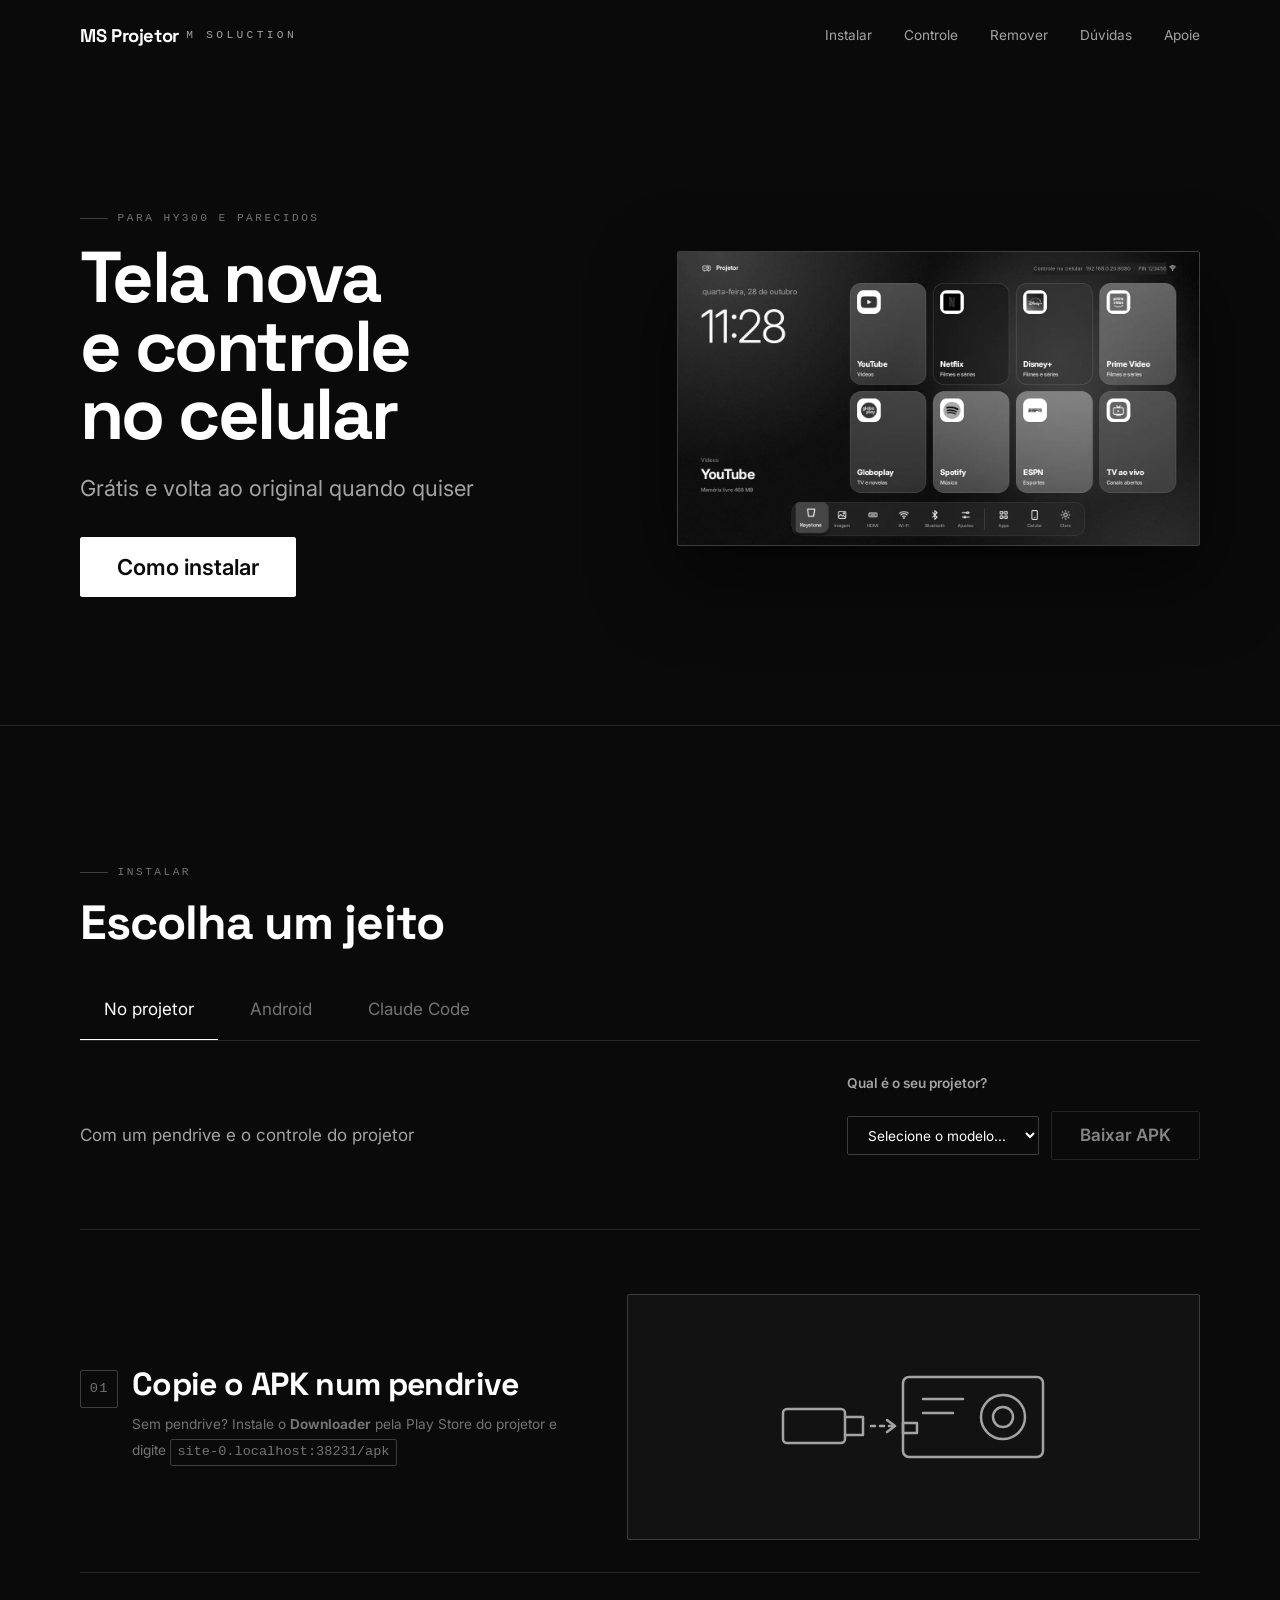
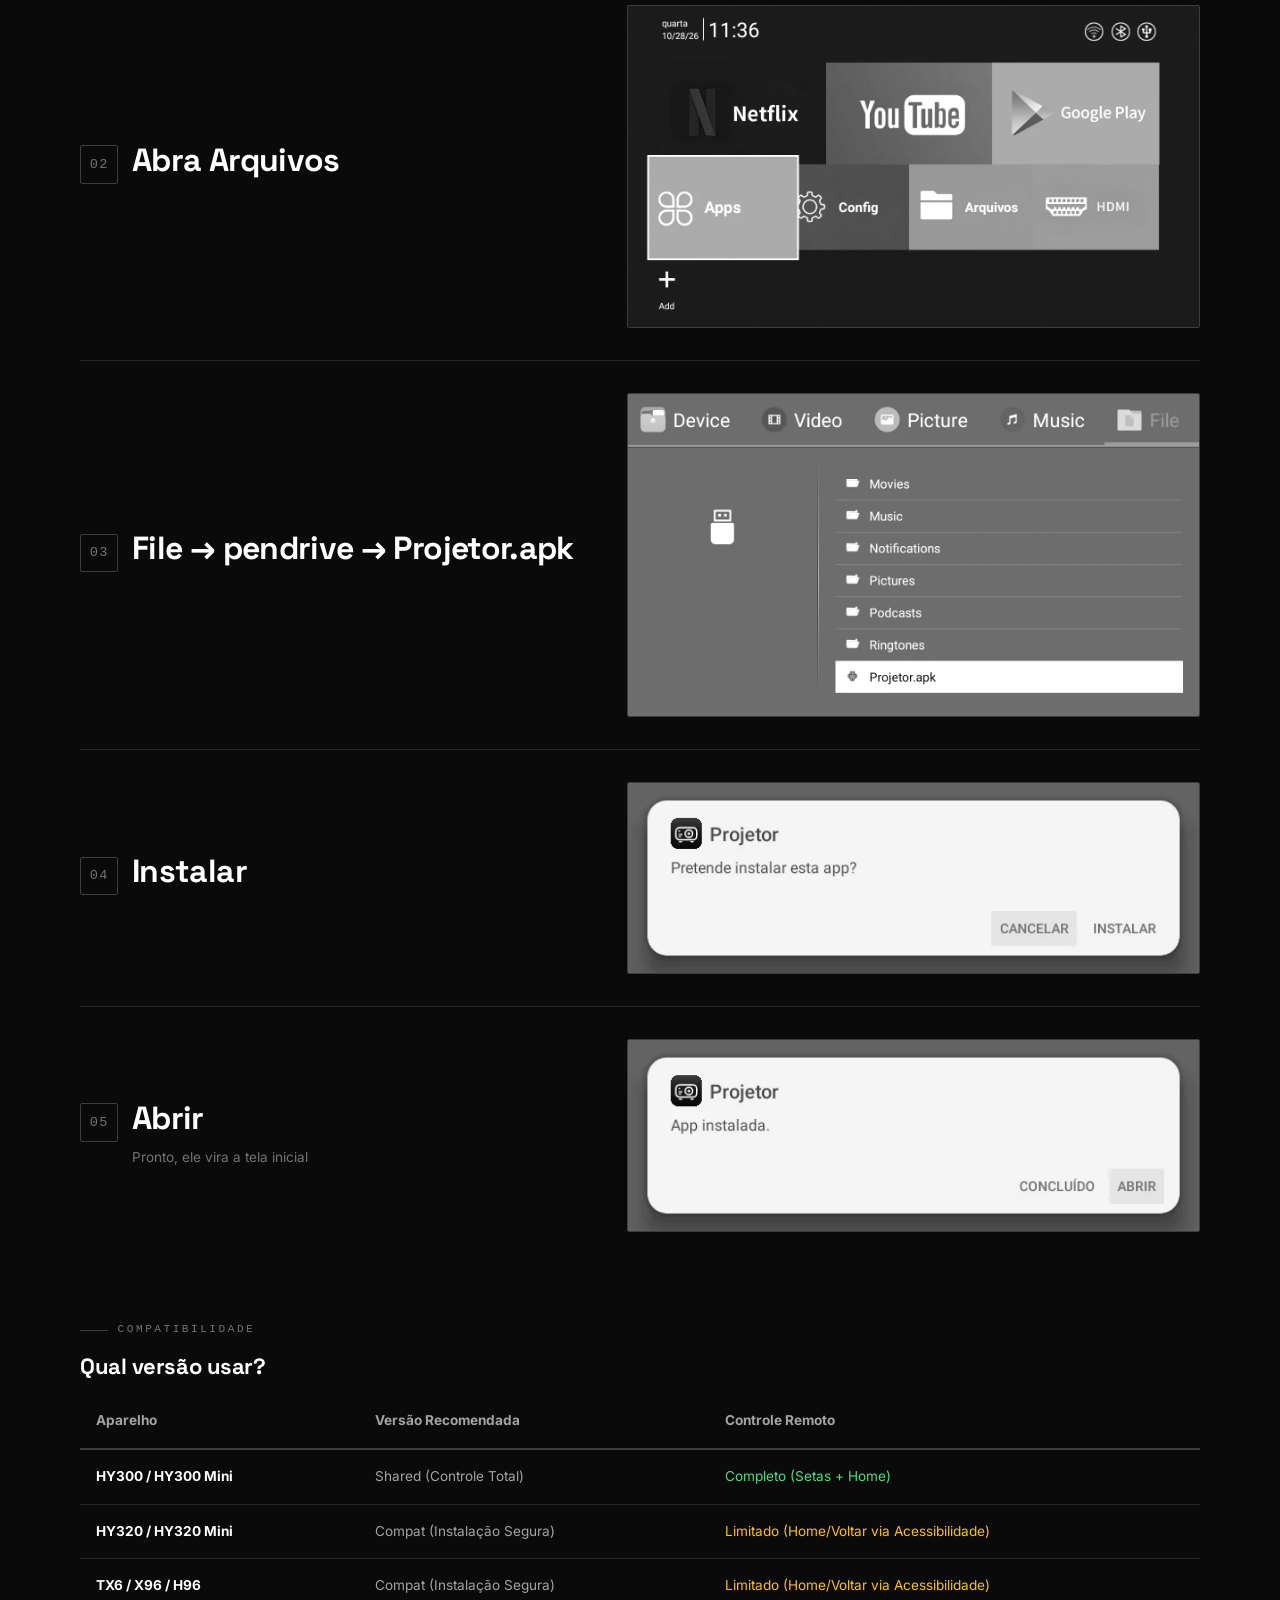
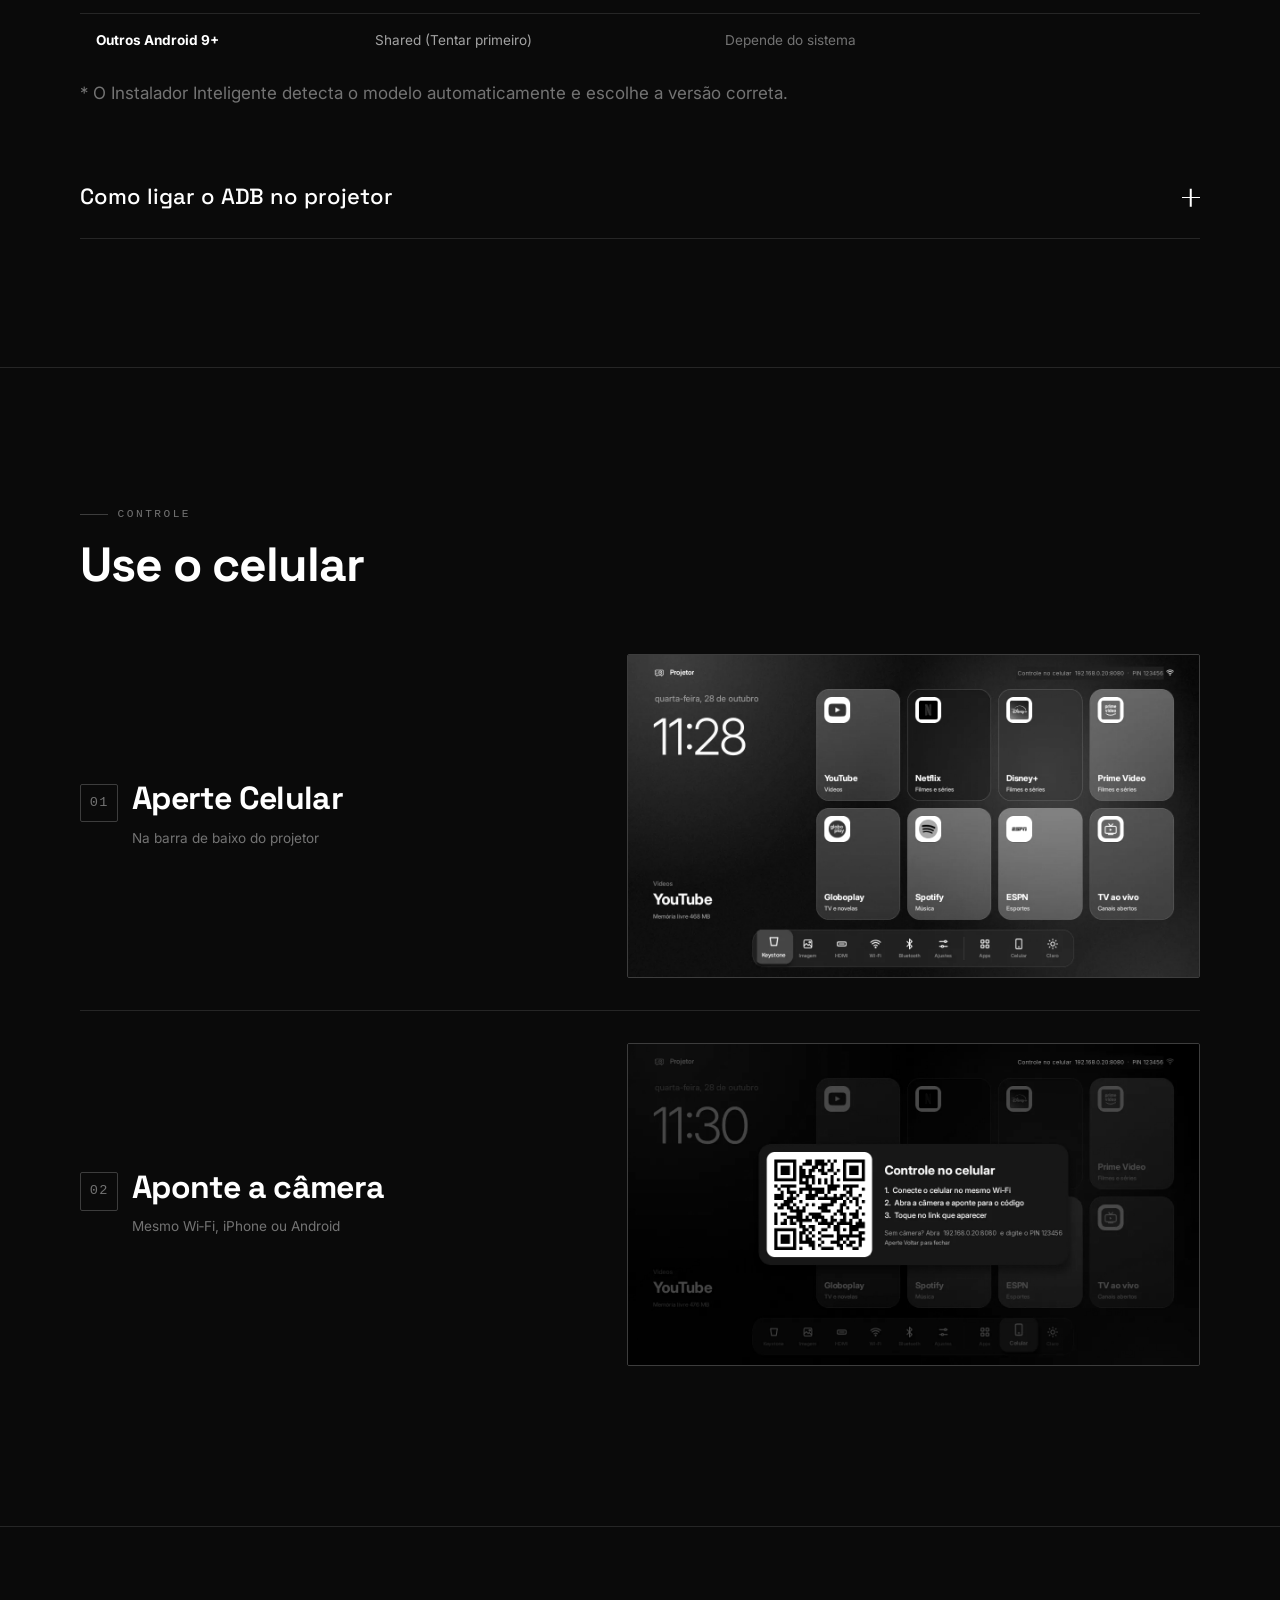
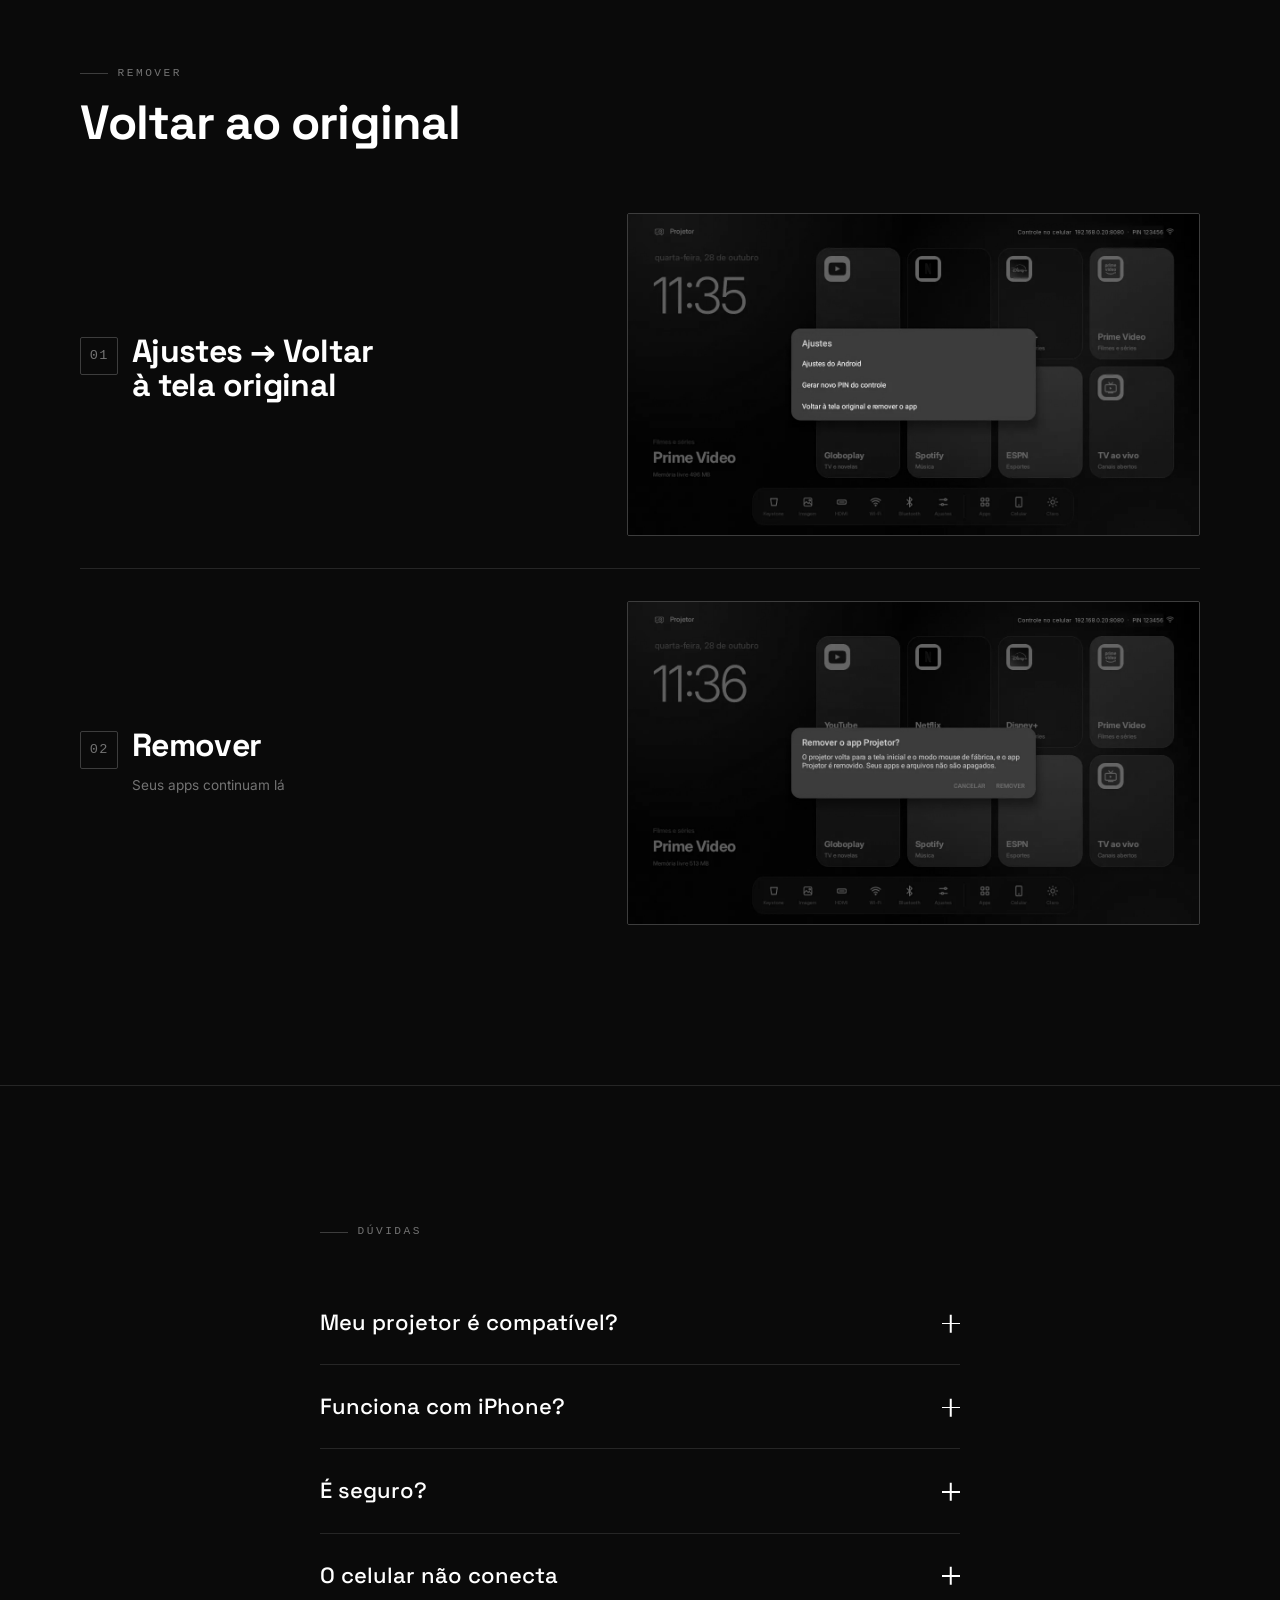
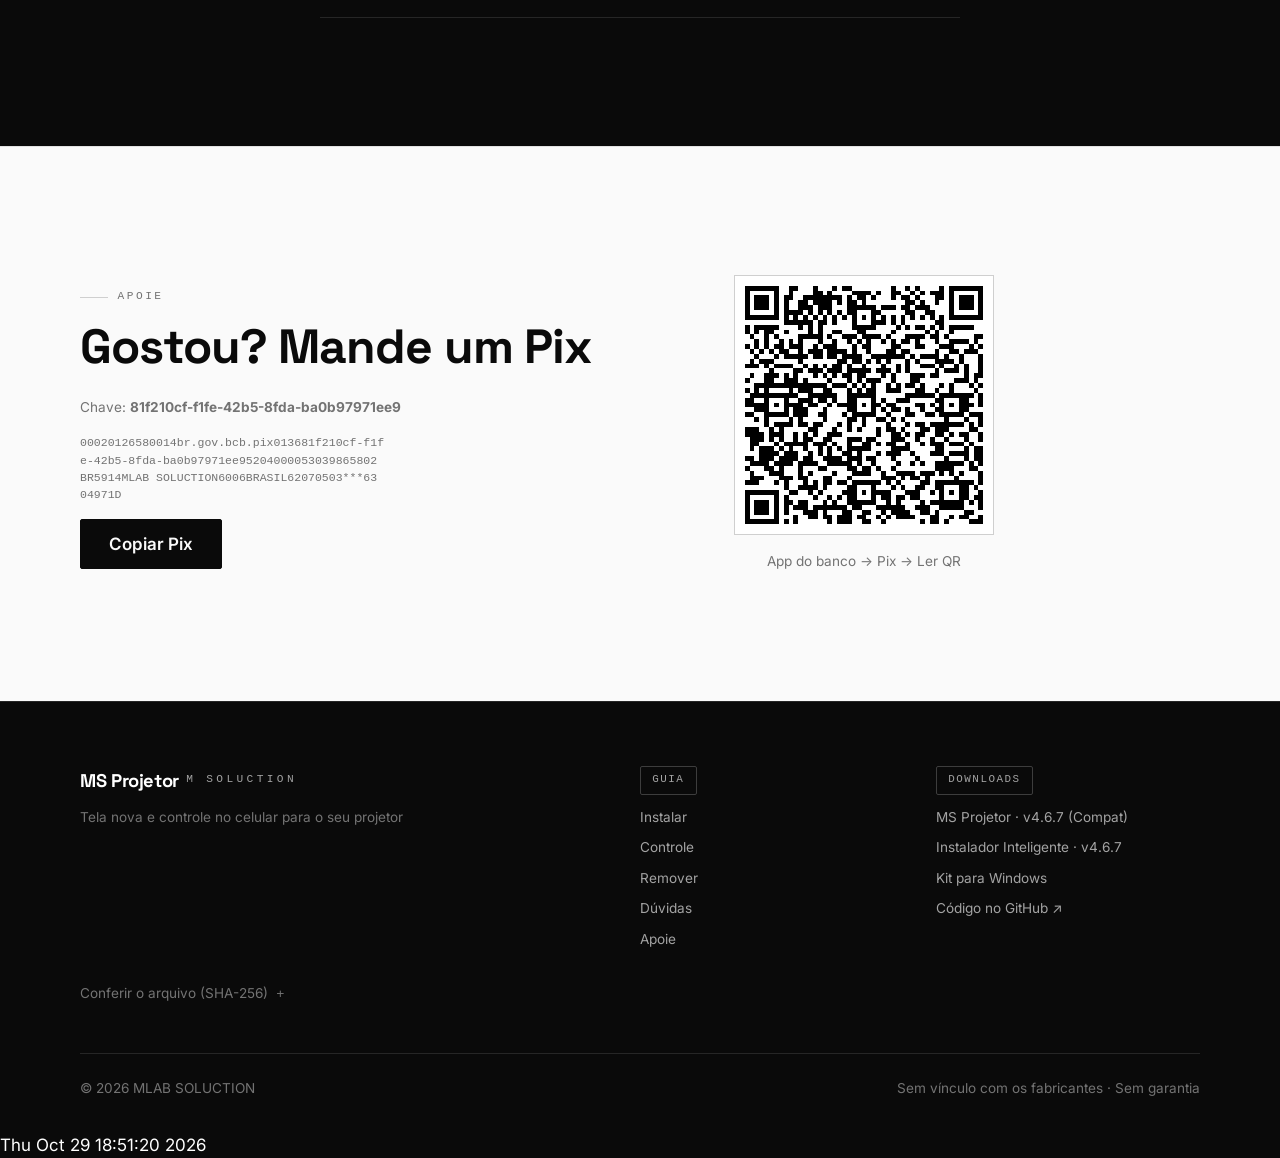
==== site/index.html @ ffd506cf "fix: force rebuild shared apk v4.6.8 and update installer assets" ====
<!DOCTYPE html>
<html lang="pt-BR" data-billing="monthly">
<head>
<meta charset="UTF-8">
<meta name="viewport" content="width=device-width, initial-scale=1">
<title>M Soluction — Projetores, TV Boxes e Smart TVs</title>
<meta name="description" content="Tela inicial nova e controle pelo celular para projetores, TV Boxes e Smart TVs. Como instalar, usar e remover.">
<meta property="og:title" content="M Soluction — Projetores, TV Boxes e Smart TVs">
<meta property="og:description" content="Tela inicial nova e controle pelo celular para projetores, TV Boxes e Smart TVs. Como instalar, usar e remover.">
<meta property="og:type" content="website">
<meta property="og:image" content="passos/06-tela-inicial.webp">
<meta name="author" content="M SOLUCTION">
<meta property="og:site_name" content="M SOLUCTION">
<meta name="theme-color" content="#0A0A0A">
<link rel="preconnect" href="https://fonts.googleapis.com">
<link rel="preconnect" href="https://fonts.gstatic.com" crossorigin>
<link href="https://fonts.googleapis.com/css2?family=Inter:wght@400;500;600&family=Space+Grotesk:wght@500;700&display=swap" rel="stylesheet">
<style>
/* ============================================================
   MLAB — tokens
   Paleta estritamente monocromática. Hierarquia vem de inversão
   de seção, peso tipográfico, contraste em degraus e movimento.
   ============================================================ */
:root{
  /* superfícies e tinta — trocam de valor dentro de [data-invert] */
  --paper:#0A0A0A; --paper-2:#121212; --paper-3:#1A1A1A;
  --ink:#FFFFFF;   --ink-2:#A3A3A3;   --ink-3:#737373;
  --line:#262626;  --line-2:#3D3D3D;

  /* tipografia */
  --font-display:'Space Grotesk',system-ui,sans-serif;
  --font-body:'Inter',system-ui,-apple-system,sans-serif;
  --font-mono:ui-monospace,'SF Mono',Menlo,monospace;

  --step--1:clamp(.78rem,.75rem + .15vw,.85rem);
  --step-0: clamp(1rem,.96rem + .2vw,1.0625rem);
  --step-1: clamp(1.15rem,1.05rem + .45vw,1.375rem);
  --step-2: clamp(1.5rem,1.3rem + .9vw,2rem);
  --step-3: clamp(2rem,1.55rem + 2vw,3rem);
  --step-4: clamp(2.5rem,1.7rem + 3.5vw,4.5rem);
  --step-5: clamp(3rem,1.8rem + 5.2vw,6.5rem);

  /* espaço */
  --s-1:.5rem; --s-2:.75rem; --s-3:1rem; --s-4:1.5rem;
  --s-5:2rem;  --s-6:3rem;   --s-7:4rem; --s-8:6rem;
  --gutter:clamp(1.25rem,4vw,2.5rem);
  --section-y:clamp(4rem,10vw,8rem);
  --wrap:1200px;
  --wrap-narrow:720px;
  --header-h:72px;

  --radius:2px;              /* a marca é angular: raio quase zero */
  --ease:cubic-bezier(.22,1,.36,1);
}

/* Inversão: o recurso de hierarquia mais forte do sistema.
   Todo componente usa var(--ink)/var(--paper), então basta trocar os tokens. */
[data-invert]{
  --paper:#FAFAFA; --paper-2:#F1F1F1; --paper-3:#E7E7E7;
  --ink:#0A0A0A;   --ink-2:#525252;   --ink-3:#737373;
  --line:#E2E2E2;  --line-2:#CFCFCF;
  background:var(--paper); color:var(--ink);
}

/* ---------- reset ---------- */
*,*::before,*::after{box-sizing:border-box}
*{margin:0}
html{-webkit-text-size-adjust:100%}
@media (prefers-reduced-motion:no-preference){html{scroll-behavior:smooth}}
body{
  background:var(--paper); color:var(--ink);
  font-family:var(--font-body); font-size:var(--step-0);
  line-height:1.6; -webkit-font-smoothing:antialiased;
  overflow-x:hidden;
}
img,svg,video{display:block;max-width:100%;height:auto}
button,input,textarea,select{font:inherit;color:inherit}
button{background:none;border:0;cursor:pointer}
a{color:inherit;text-decoration:none}
[id]{scroll-margin-top:calc(var(--header-h) + 1rem)}
:focus-visible{outline:2px solid currentColor;outline-offset:3px}
::selection{background:var(--ink);color:var(--paper)}

/* ---------- layout ---------- */
.wrap{width:100%;max-width:var(--wrap);margin-inline:auto;padding-inline:var(--gutter)}
.wrap--narrow{max-width:var(--wrap-narrow)}
.section{padding-block:var(--section-y);position:relative}
.section + .section{border-top:1px solid var(--line)}
[data-invert] + [data-invert]{border-top-color:var(--line)}
.stack > * + *{margin-top:var(--s-3)}
.stack-lg > * + *{margin-top:var(--s-5)}
.grid{display:grid;gap:var(--s-4)}
@media (min-width:768px){
  .grid--2{grid-template-columns:repeat(2,1fr)}
  .grid--3{grid-template-columns:repeat(3,1fr)}
  .grid--4{grid-template-columns:repeat(2,1fr)}
}
@media (min-width:1024px){ .grid--4{grid-template-columns:repeat(4,1fr)} }
.center{text-align:center}
.center .eyebrow{justify-content:center}

/* ---------- tipografia ---------- */
h1,h2,h3,h4{font-family:var(--font-display);font-weight:700;line-height:1.05;letter-spacing:-.02em;text-wrap:balance}
h1{font-size:var(--step-4)}
h2{font-size:var(--step-3)}
h3{font-size:var(--step-1)}
.display{font-size:var(--step-5);font-family:var(--font-display);font-weight:700;line-height:.95;letter-spacing:-.035em}
.lead{font-size:var(--step-1);color:var(--ink-2);line-height:1.45;max-width:52ch;text-wrap:pretty}
.muted{color:var(--ink-2)}
.subtle{color:var(--ink-3);font-size:var(--step--1)}
.eyebrow{
  display:inline-flex;align-items:center;gap:.6rem;
  font-family:var(--font-mono);font-size:.7rem;font-weight:500;
  letter-spacing:.22em;text-transform:uppercase;color:var(--ink-3);
  margin-bottom:var(--s-3);
}
.eyebrow::before{content:'';width:1.75rem;height:1px;background:var(--line-2)}
.center .eyebrow::after{content:'';width:1.75rem;height:1px;background:var(--line-2)}
.stat{font-family:var(--font-display);font-size:var(--step-4);font-weight:700;line-height:1;letter-spacing:-.03em}

/* Colchetes do logo: moldura para o elemento mais importante da seção. */
.bracket{position:relative;padding:var(--s-5)}
.bracket::before,.bracket::after{
  content:'';position:absolute;width:28px;height:28px;
  border:2px solid var(--ink);pointer-events:none;
}
.bracket::before{top:0;left:0;border-right:0;border-bottom:0}
.bracket::after{bottom:0;right:0;border-left:0;border-top:0}

/* ---------- botões ---------- */
.btn{
  display:inline-flex;align-items:center;justify-content:center;gap:.6rem;
  padding:.95rem 1.75rem;border-radius:var(--radius);
  font-weight:600;font-size:var(--step-0);line-height:1;
  border:1px solid var(--ink);white-space:nowrap;
  transition:transform .2s var(--ease),background .2s,color .2s,opacity .2s;
}
.btn--primary{background:var(--ink);color:var(--paper)}
.btn--primary:hover{transform:translateY(-2px)}
.btn--ghost{background:transparent;color:var(--ink);border-color:var(--line-2)}
.btn--ghost:hover{border-color:var(--ink)}
.btn--lg{padding:1.15rem 2.25rem;font-size:var(--step-1)}
.btn[disabled]{opacity:.45;pointer-events:none}
.btn-row{display:flex;flex-wrap:wrap;gap:var(--s-3)}
.center .btn-row{justify-content:center}

/* ---------- cards ---------- */
.card{
  background:var(--paper-2);border:1px solid var(--line);
  border-radius:var(--radius);padding:var(--s-5);
  transition:border-color .25s,transform .25s var(--ease);
}
.card:hover{border-color:var(--line-2);transform:translateY(-3px)}
.card--flat{background:transparent}
.card__num{font-family:var(--font-mono);font-size:var(--step--1);color:var(--ink-3);letter-spacing:.1em}
.badge{
  display:inline-block;padding:.3rem .7rem;border:1px solid var(--line-2);
  border-radius:var(--radius);font-family:var(--font-mono);
  font-size:.68rem;letter-spacing:.14em;text-transform:uppercase;color:var(--ink-2);
}
.badge--solid{background:var(--ink);color:var(--paper);border-color:var(--ink)}

/* ---------- header ---------- */
.header{
  position:fixed;inset:0 0 auto;z-index:100;height:var(--header-h);
  display:flex;align-items:center;
  border-bottom:1px solid transparent;transition:background .3s,border-color .3s;
}
.header.is-scrolled{background:rgba(10,10,10,.85);backdrop-filter:blur(12px);border-bottom-color:var(--line)}
.header__inner{display:flex;align-items:center;justify-content:space-between;gap:var(--s-4);width:100%}
.logo{font-family:var(--font-display);font-weight:700;font-size:1.15rem;letter-spacing:-.02em;display:flex;align-items:center;gap:.45rem}
.logo span{font-family:var(--font-mono);font-size:.7rem;font-weight:500;letter-spacing:.3em;color:var(--ink-2)}
.nav{display:none;align-items:center;gap:var(--s-5)}
.nav a{font-size:var(--step--1);color:var(--ink-2);transition:color .2s}
.nav a:hover{color:var(--ink)}
@media (min-width:900px){ .nav{display:flex} .nav-toggle{display:none} }
.nav-toggle{width:44px;height:44px;display:grid;place-items:center;margin-right:-10px}
.nav-toggle span{display:block;width:22px;height:1.5px;background:var(--ink);position:relative;transition:background .2s}
.nav-toggle span::before,.nav-toggle span::after{content:'';position:absolute;left:0;width:22px;height:1.5px;background:var(--ink);transition:transform .3s var(--ease)}
.nav-toggle span::before{top:-7px} .nav-toggle span::after{top:7px}
body.nav-open .nav-toggle span{background:transparent}
body.nav-open .nav-toggle span::before{transform:translateY(7px) rotate(45deg)}
body.nav-open .nav-toggle span::after{transform:translateY(-7px) rotate(-45deg)}
.nav-mobile{
  position:fixed;inset:var(--header-h) 0 0;z-index:99;background:var(--paper);
  display:flex;flex-direction:column;justify-content:center;gap:var(--s-4);
  padding:var(--gutter);opacity:0;visibility:hidden;transition:opacity .3s,visibility .3s;
}
body.nav-open .nav-mobile{opacity:1;visibility:visible}
body.nav-open{overflow:hidden}
.nav-mobile a{font-family:var(--font-display);font-size:var(--step-2);font-weight:700}
@media (min-width:900px){ .nav-mobile{display:none} }

/* ---------- reveal ---------- */
[data-reveal]{opacity:0;transform:translateY(24px);transition:opacity .7s var(--ease),transform .7s var(--ease)}
[data-reveal].is-in{opacity:1;transform:none}
@media (prefers-reduced-motion:reduce){
  [data-reveal]{opacity:1;transform:none;transition:none}
  .btn:hover,.card:hover{transform:none}
}

/* ---------- accordion (FAQ) ---------- */
.acc__item{border-bottom:1px solid var(--line)}
.acc__trigger{
  width:100%;display:flex;align-items:center;justify-content:space-between;gap:var(--s-4);
  padding:var(--s-4) 0;text-align:left;font-family:var(--font-display);
  font-weight:500;font-size:var(--step-1);color:var(--ink);
}
.acc__icon{position:relative;flex:0 0 18px;height:18px}
.acc__icon::before,.acc__icon::after{content:'';position:absolute;inset:50% 0 auto;height:1.5px;background:var(--ink);transition:transform .3s var(--ease)}
.acc__icon::after{transform:rotate(90deg)}
.acc__item.is-open .acc__icon::after{transform:rotate(0)}
.acc__panel{display:grid;grid-template-rows:0fr;transition:grid-template-rows .35s var(--ease)}
.acc__item.is-open .acc__panel{grid-template-rows:1fr}
.acc__panel > div{overflow:hidden}
.acc__panel p{padding-bottom:var(--s-4);color:var(--ink-2);max-width:65ch}

/* ---------- tabs ---------- */
.tabs__list{display:flex;gap:var(--s-1);border-bottom:1px solid var(--line);overflow-x:auto;scrollbar-width:none}
.tabs__list::-webkit-scrollbar{display:none}
.tabs__tab{
  padding:var(--s-3) var(--s-4);white-space:nowrap;color:var(--ink-3);
  border-bottom:2px solid transparent;margin-bottom:-1px;transition:color .2s,border-color .2s;
}
.tabs__tab[aria-selected="true"]{color:var(--ink);border-bottom-color:var(--ink)}
.tabs__panel{padding-top:var(--s-5)}
.tabs__panel[hidden]{display:none}

/* ---------- carrossel ---------- */
.carousel__track{
  display:flex;gap:var(--s-4);overflow-x:auto;scroll-snap-type:x mandatory;
  scrollbar-width:none;padding-bottom:var(--s-2);
}
.carousel__track::-webkit-scrollbar{display:none}
.carousel__slide{flex:0 0 min(88%,380px);scroll-snap-align:start}
.carousel__nav{display:flex;gap:var(--s-2);margin-top:var(--s-4)}
.carousel__btn{
  width:44px;height:44px;display:grid;place-items:center;
  border:1px solid var(--line-2);border-radius:var(--radius);transition:border-color .2s,opacity .2s;
}
.carousel__btn:hover{border-color:var(--ink)}
.carousel__btn[disabled]{opacity:.3;pointer-events:none}

/* ---------- preço ---------- */
.billing-toggle{display:inline-flex;border:1px solid var(--line);border-radius:var(--radius);padding:3px}
.billing-toggle button{padding:.5rem 1.1rem;font-size:var(--step--1);color:var(--ink-3);border-radius:var(--radius);transition:background .2s,color .2s}
.billing-toggle button[aria-pressed="true"]{background:var(--ink);color:var(--paper)}
[data-price]{display:none}
[data-billing="monthly"] [data-price="monthly"],
[data-billing="annual"]  [data-price="annual"]{display:inline}

/* ---------- formulário ---------- */
.field{display:flex;flex-direction:column;gap:.45rem}
.field label{font-size:var(--step--1);color:var(--ink-2)}
.field input,.field select,.field textarea{
  width:100%;padding:.9rem 1rem;background:var(--paper-2);
  border:1px solid var(--line);border-radius:var(--radius);
  transition:border-color .2s;
}
.field input:focus,.field select:focus,.field textarea:focus{outline:none;border-color:var(--ink)}
.field__error{font-size:var(--step--1);color:var(--ink-2);display:none;align-items:center;gap:.4rem}
.field__error::before{content:'!';font-family:var(--font-mono);font-weight:700;width:1.1em;height:1.1em;display:grid;place-items:center;border:1.5px solid currentColor;border-radius:50%;font-size:.7em}
/* Sem vermelho: o erro se marca por borda grossa + ícone. */
.field.is-invalid input,.field.is-invalid select,.field.is-invalid textarea{border-width:2px;border-color:var(--ink)}
.field.is-invalid .field__error{display:flex}
.form__status{display:none;padding:var(--s-4);border:1px solid var(--line-2);border-radius:var(--radius);margin-top:var(--s-3)}
.form__status.is-visible{display:block}
.spinner{width:1em;height:1em;border:2px solid currentColor;border-top-color:transparent;border-radius:50%;animation:spin .7s linear infinite}
@keyframes spin{to{transform:rotate(360deg)}}

/* ---------- footer ---------- */
.footer{padding-block:var(--s-7) var(--s-5);border-top:1px solid var(--line)}
.footer__grid{display:grid;gap:var(--s-5);grid-template-columns:1fr}
@media (min-width:768px){ .footer__grid{grid-template-columns:2fr 1fr 1fr} }
.footer__bottom{margin-top:var(--s-6);padding-top:var(--s-4);border-top:1px solid var(--line);display:flex;flex-wrap:wrap;gap:var(--s-3);justify-content:space-between;color:var(--ink-3);font-size:var(--step--1)}

/* ---------- modal ---------- */
dialog{
  border:1px solid var(--line-2);border-radius:var(--radius);
  background:var(--paper-2);color:var(--ink);
  padding:var(--s-5);max-width:min(560px,92vw);width:100%;
}
dialog::backdrop{background:rgba(0,0,0,.72);backdrop-filter:blur(4px)}

/* ---------- Projetor: guia ---------- */
@media (min-width:900px){ .nav-toggle{display:none} }
.hero__grid{display:grid;gap:var(--s-6);align-items:center}
@media (min-width:1024px){ .hero__grid{grid-template-columns:1.05fr 1fr} .hero .display{font-size:var(--step-4)} }

/* Prints da tela do projetor: monocromáticos, emoldurados por fio. */
.shot{margin:0;border:1px solid var(--line-2);border-radius:var(--radius);overflow:hidden;background:var(--paper-2)}
.shot img{width:100%;height:auto;filter:grayscale(1) contrast(1.05)}
.shot--hero{box-shadow:0 30px 80px rgba(0,0,0,.6)}

/* Escolha do método (interação âncora) */
.choice{display:flex;flex-direction:column;align-items:flex-start;gap:var(--s-2);text-align:left;padding:var(--s-5);
  border:1px solid var(--line-2);border-radius:var(--radius);background:var(--paper);min-height:100%;
  transition:border-color .2s,transform .3s var(--ease)}
.choice:hover,.choice:focus-visible{border-color:var(--ink);transform:translateY(-3px)}
.choice__title{font-family:var(--font-display);font-weight:700;font-size:var(--step-2);line-height:1.1;letter-spacing:-.02em}
.choice__go{margin-top:auto;padding-top:var(--s-3);font-family:var(--font-mono);font-size:var(--step--1);letter-spacing:.08em;text-transform:uppercase}

/* Cabeçalho de cada método */
.method-head{display:flex;flex-direction:column;gap:var(--s-3);align-items:flex-start;padding-bottom:var(--s-5);border-bottom:1px solid var(--line)}
@media (min-width:768px){ .method-head{flex-direction:row;align-items:center;justify-content:space-between} .method-head p{max-width:60ch} }
.method-head .badge{margin-right:.4rem}

/* Passo a passo numerado */
.steps{list-style:none;padding:0;margin:var(--s-5) 0 0;counter-reset:step}
.step{counter-increment:step;display:grid;gap:var(--s-4);padding-block:var(--s-5);border-bottom:1px solid var(--line)}
.step:last-child{border-bottom:0}
.step__text{position:relative;padding-left:3.25rem}
.step__text::before{content:counter(step,decimal-leading-zero);position:absolute;left:0;top:.1rem;
  font-family:var(--font-mono);font-size:var(--step--1);letter-spacing:.1em;color:var(--ink-3);
  width:2.4rem;height:2.4rem;display:grid;place-items:center;border:1px solid var(--line-2);border-radius:var(--radius)}
.step__text h3{font-size:var(--step-2);margin-bottom:var(--s-2)}
.step__text p + p{margin-top:var(--s-2)}
.step .shot{margin-left:3.25rem}
@media (min-width:900px){
  .step{grid-template-columns:1fr 1.15fr;align-items:center;gap:var(--s-6)}
  .step .shot{margin-left:0}
  .steps--plain .step{grid-template-columns:1fr}
}
.url{font-family:var(--font-mono);font-size:var(--step-1);padding:.6rem .9rem;border:1px solid var(--line-2);border-radius:var(--radius);display:inline-block;margin-block:var(--s-2);word-break:break-all}
.url--inline{display:inline-block;font-size:inherit;padding:.1rem .4rem;margin:.2rem 0 0;white-space:nowrap}
.next{margin-top:var(--s-5);color:var(--ink-2)}
.next a,.method-head a:not(.btn),.step__text a,.subtle a,.acc__panel a{text-decoration:underline;text-underline-offset:3px}

/* Texto pronto para o Claude Code */
.prompt{margin-top:var(--s-3);display:flex;flex-direction:column;gap:var(--s-3);align-items:flex-start}
.prompt pre{width:100%;max-height:11rem;overflow:auto;white-space:pre-wrap;word-break:break-word;margin:0;
  font-family:var(--font-mono);font-size:.82rem;line-height:1.55;color:var(--ink-2);
  background:var(--paper-2);border:1px solid var(--line-2);border-radius:var(--radius);padding:var(--s-4)}
code{font-family:var(--font-mono);font-size:.9em}
.acc__panel p + p{margin-top:0}
/* ---------- Celular: abas em barra unica e passos em cartoes que deslizam ---------- */
@media (max-width:767px){
  #instalar .tabs__list{display:grid;grid-template-columns:repeat(3,1fr);gap:0;border:1px solid var(--line-2);border-radius:var(--radius);overflow:hidden}
  #instalar .tabs__tab{text-align:center;padding:.8rem .3rem;font-size:var(--step--1);border:0;border-left:1px solid var(--line-2);margin:0;white-space:nowrap}
  #instalar .tabs__tab:first-child{border-left:0}
  #instalar .tabs__tab[aria-selected="true"]{background:var(--ink);color:var(--paper)}
  .tabs__panel{padding-top:var(--s-4)}
  .method-head{flex-direction:row;align-items:center;justify-content:space-between;gap:var(--s-3);padding-bottom:var(--s-4)}
  .method-head .btn{padding:.7rem 1rem;font-size:var(--step--1);white-space:nowrap;flex:none}

  .steps{display:flex;align-items:flex-start;gap:var(--s-3);overflow-x:auto;scroll-snap-type:x mandatory;overscroll-behavior-x:contain;
    margin:var(--s-4) calc(-1 * var(--gutter)) 0;padding:0 var(--gutter) var(--s-2);scroll-padding-inline:var(--gutter);scrollbar-width:none}
  .steps::-webkit-scrollbar{display:none}
  .step{flex:0 0 84%;scroll-snap-align:start;display:flex;flex-direction:column;gap:var(--s-3);
    padding:var(--s-4);border:1px solid var(--line-2);border-radius:var(--radius);background:var(--paper-2)}
  .step:last-child{border-bottom:1px solid var(--line-2)}
  .step:only-child{flex-basis:100%}
  .step .shot{order:-1;margin-left:0}
  .step__text{padding-left:0}
  .step__text::before{position:static;display:inline-grid;width:auto;height:auto;border:0;padding:0;margin-bottom:var(--s-2)}
  .step__text h3{font-size:var(--step-1)}
  .steps--plain .step{flex-basis:84%}
  .prompt pre{max-height:9rem}
}
.dots{display:none}
@media (max-width:767px){
  .dots{display:flex;gap:6px;justify-content:center;margin-top:var(--s-3)}
  .dots span{width:6px;height:6px;border-radius:50%;background:var(--line-2);transition:background .2s,transform .2s}
  .dots span.on{background:var(--ink);transform:scale(1.25)}
}


/* Apoie (Pix) */
.pix{display:grid;gap:var(--s-6);align-items:center}
@media (min-width:768px){ .pix{grid-template-columns:1.3fr 1fr} }
.pix__qr{margin:0;justify-self:start;display:flex;flex-direction:column;gap:var(--s-3);align-items:center}
.pix__qr svg{width:min(260px,70vw);height:auto;border:1px solid var(--line-2)}
.pix__code{margin:var(--s-3) 0 0;font-family:var(--font-mono);font-size:.72rem;line-height:1.5;color:var(--ink-3);white-space:pre-wrap;word-break:break-all;max-width:44ch}

/* Ilustracoes: pendrive (traco) e telas do instalador desenhadas num celular */
.shot--art{display:grid;place-items:center;padding:var(--s-5);color:var(--ink-2)}
.shot--art svg{width:100%;max-width:320px;height:auto}
@media (min-width:768px){ .shot--tall{max-width:300px} .steps--adb .step{grid-template-columns:1fr 300px} }
.phone{margin:0 auto;width:min(100%,196px);aspect-ratio:9/16.5;border:2px solid var(--line-2);border-radius:28px;padding:10px;background:#000}
.phone__screen{height:100%;border-radius:20px;background:#0A0A0A;padding:18px 12px;display:flex;flex-direction:column;gap:7px;overflow:hidden;font-family:Roboto,system-ui,sans-serif}
.ph-t{font-weight:700;font-size:1.05rem;color:#fff;letter-spacing:-.01em}
.ph-b{font-weight:700;font-size:.85rem;color:#fff}
.ph-s{font-size:.7rem;color:#A3A3A3;line-height:1.35}
.ph-s--sm{margin-top:6px;color:#737373}
.ph-step{display:flex;align-items:center;gap:8px;font-size:.72rem;color:#fff}
.ph-step span{width:20px;height:20px;display:grid;place-items:center;border:1px solid #3D3D3D;color:#737373;font-family:var(--font-mono);font-size:.6rem;flex:none}
.ph-btn{margin-top:4px;padding:.55rem;text-align:center;font-weight:700;font-size:.72rem;background:#fff;color:#0A0A0A;border:1px solid #fff;border-radius:2px}
.ph-btn--ghost{background:transparent;color:#fff;border-color:#3D3D3D}
.ph-input{padding:.5rem;font-size:.72rem;color:#737373;border:1px solid #3D3D3D;border-radius:2px}
@media (min-width:768px){ .steps--phones{display:grid;grid-template-columns:repeat(3,1fr);gap:var(--s-5)} .steps--phones .step{grid-template-columns:1fr;border:0} }
@media (max-width:767px){ .steps--phones .step .phone{order:-1} }
.pix__key{word-break:break-all}

/* Rodape */
.logo span{white-space:nowrap}
.foot{display:grid;gap:var(--s-5);grid-template-columns:1fr 1fr}
.foot__brand{grid-column:1/-1;display:flex;flex-direction:column;gap:var(--s-2)}
.foot__col{display:flex;flex-direction:column;gap:.55rem}
.foot__col .badge{align-self:flex-start;margin-bottom:.2rem}
.foot__col a{color:var(--ink-2);font-size:var(--step--1);transition:color .2s}
.foot__col a:hover{color:var(--ink)}
@media (min-width:768px){ .foot{grid-template-columns:2fr 1fr 1fr} .foot__brand{grid-column:auto} }
.foot__hash{margin-top:var(--s-5);color:var(--ink-3);font-size:var(--step--1)}
.foot__hash summary{cursor:pointer;list-style:none}
.foot__hash summary::-webkit-details-marker{display:none}
.foot__hash summary::after{content:' +';font-family:var(--font-mono)}
.foot__hash[open] summary::after{content:' −'}
.foot__hash code{display:block;margin-top:.5rem;word-break:break-all;font-size:.75rem;color:var(--ink-2)}
</style>
</head>
<body>

<!-- ============ HEADER ============ -->
<header class="header" data-header>
  <div class="wrap header__inner">
    <a href="#top" class="logo">MS Projetor<span>M SOLUCTION</span></a>
    <nav class="nav">
      <a href="#instalar">Instalar</a>
      <a href="#controle">Controle</a>
      <a href="#remover">Remover</a>
      <a href="#faq">Dúvidas</a>
      <a href="#apoie">Apoie</a>
    </nav>
    <button class="nav-toggle" data-nav-toggle aria-label="Abrir menu" aria-expanded="false"><span></span></button>
  </div>
</header>
<nav class="nav-mobile" data-nav-mobile>
  <a href="#instalar">Instalar</a>
  <a href="#controle">Controle</a>
  <a href="#remover">Remover</a>
  <a href="#faq">Dúvidas</a>
  <a href="#apoie">Apoie</a>
</nav>

<main id="top">

  <!-- ============ HERO ============ -->
  <section class="section hero" style="padding-top:calc(var(--header-h) + var(--section-y))">
    <div class="wrap hero__grid">
      <div>
        <p class="eyebrow" data-reveal>PARA HY300 E PARECIDOS</p>
        <h1 class="display" data-reveal data-reveal-delay="80">Tela nova e controle no celular</h1>
        <p class="lead" style="margin-top:var(--s-4)" data-reveal data-reveal-delay="160">Grátis e volta ao original quando quiser</p>
        <div class="btn-row" style="margin-top:var(--s-5)" data-reveal data-reveal-delay="240">
          <a href="#instalar" class="btn btn--primary btn--lg">Como instalar</a>
        </div>
      </div>
      <figure class="shot shot--hero" data-reveal data-reveal-delay="200">
        <img src="passos/06-tela-inicial.webp" width="1280" height="720" alt="Nova tela inicial do projetor" fetchpriority="high">
      </figure>
    </div>
  </section>

  <!-- ============ INSTALAR ============ -->
  <section class="section" id="instalar">
    <div class="wrap">
      <p class="eyebrow" data-reveal>INSTALAR</p>
      <h2 data-reveal>Escolha um jeito</h2>

      <div data-tabs style="margin-top:var(--s-5)">
        <div class="tabs__list" role="tablist" aria-label="Jeitos de instalar">
          <button class="tabs__tab" role="tab" aria-controls="p-projetor" id="tab-projetor">No projetor</button>
          <button class="tabs__tab" role="tab" aria-controls="p-celular" id="tab-celular">Android</button>
          <button class="tabs__tab" role="tab" aria-controls="p-claude" id="tab-claude">Claude Code</button>
        </div>

        <!-- ---------- No projetor ---------- -->
        <div class="tabs__panel" role="tabpanel" id="p-projetor" aria-labelledby="tab-projetor">
          <div class="method-head">
            <p class="muted">Com um pendrive e o controle do projetor</p>
            <div style="display:flex; flex-direction:column; gap:var(--s-3); align-items:flex-start;">
              <label for="model-select" style="font-size:var(--step--1); color:var(--ink-2); font-weight:600;">Qual é o seu projetor?</label>
              <div style="display:flex; gap:var(--s-2); flex-wrap:wrap; align-items:center;">
                <select id="model-select" style="padding:.6rem 1rem; border:1px solid var(--line-2); border-radius:var(--radius); background:var(--paper); color:var(--ink); font-family:inherit; font-size:var(--step--1); min-width:180px;">
                  <option value="">Selecione o modelo...</option>
                  <option value="hy300">HY300 / HY300 Mini</option>
                  <option value="hy320">HY320 / HY320 Mini</option>
                  <option value="tx6">TX6 / X96 / H96</option>
                  <option value="outro">Outro Android 9+</option>
                </select>
                <a id="download-btn" href="#" class="btn btn--ghost" style="opacity:0.5; pointer-events:none;" onclick="return false;">Baixar APK</a>
              </div>
              <p id="download-hint" class="subtle" style="font-size:var(--step--2); margin:0; min-height:1.2em;"></p>
            </div>
          </div>
          <ol class="steps">
            <li class="step">
              <div class="step__text">
                <h3>Copie o APK num pendrive</h3>
                <p class="subtle">Sem pendrive? Instale o <b>Downloader</b> pela Play Store do projetor e digite <span class="url url--inline" data-short-url>este-site/apk</span></p>
              </div>
              <figure class="shot shot--art" aria-label="Ilustração: pendrive ligado no projetor"><svg viewBox="0 0 320 180" fill="none" stroke="currentColor" stroke-width="2.5" stroke-linecap="round" stroke-linejoin="round">
  <rect x="150" y="50" width="140" height="80" rx="6"/><circle cx="250" cy="90" r="22"/><circle cx="250" cy="90" r="10"/><path d="M170 72h40M170 86h30"/><rect x="150" y="96" width="14" height="10"/>
  <rect x="30" y="82" width="62" height="34" rx="4"/><path d="M92 90h18v18H92"/><path d="M118 99h22" stroke-dasharray="4 5"/><path d="M134 93l8 6-8 6"/>
</svg></figure>
            </li>
            <li class="step">
              <div class="step__text"><h3>Abra Arquivos</h3></div>
              <figure class="shot"><img src="passos/01-tela-original.webp" width="1280" height="720" loading="lazy" alt="Tela de fábrica com o atalho Arquivos"></figure>
            </li>
            <li class="step">
              <div class="step__text"><h3>File → pendrive → Projetor.apk</h3></div>
              <figure class="shot"><img src="passos/03-arquivo-apk.webp" width="1280" height="720" loading="lazy" alt="Arquivo Projetor.apk selecionado"></figure>
            </li>
            <li class="step">
              <div class="step__text"><h3>Instalar</h3></div>
              <figure class="shot"><img src="passos/04-instalar.webp" width="588" height="196" loading="lazy" alt="Pergunta de instalação com o botão Instalar"></figure>
            </li>
            <li class="step">
              <div class="step__text"><h3>Abrir</h3><p class="subtle">Pronto, ele vira a tela inicial</p></div>
              <figure class="shot"><img src="passos/05-instalado.webp" width="588" height="196" loading="lazy" alt="App instalada, com o botão Abrir"></figure>
            </li>
          </ol>
        </div>

        <!-- ---------- Android ---------- -->
        <div class="tabs__panel" role="tabpanel" id="p-celular" aria-labelledby="tab-celular">
          <div class="method-head">
            <p class="muted">Pelo celular, no mesmo Wi‑Fi do projetor</p>
            <a href="downloads/MS-Instalador-V3-FINAL.apk" class="btn btn--ghost" download>Baixar instalador (v4.6.7 - Inteligente)</a>
          </div>
          <ol class="steps steps--phones">
            <li class="step"><div class="step__text"><h3>Abra e toque em Procurar</h3><p class="subtle">Antes, <a href="#adb" data-open-adb>ligue o ADB no projetor</a>. Se o Android pedir, permita instalar desta fonte</p></div><figure class="phone" aria-label="Ilustração da tela do instalador"><div class="phone__screen"><p class="ph-t">Instalar o Projetor</p><p class="ph-s">Tela nova e controle pelo celular</p><div class="ph-step"><span>1</span>Mesmo Wi‑Fi</div><div class="ph-step"><span>2</span>Depuração USB ligada</div><div class="ph-btn">Procurar projetor</div><p class="ph-s ph-s--sm">Ou digite o IP</p><div class="ph-input">192.168.0.20</div><div class="ph-btn ph-btn--ghost">Conectar</div></div></figure></li>
            <li class="step"><div class="step__text"><h3>Instalar o Projetor</h3><p class="subtle">No projetor, aceite "Permitir depuração?"</p></div><figure class="phone" aria-label="Ilustração da tela do instalador"><div class="phone__screen"><p class="ph-t">Projetor encontrado</p><p class="ph-b">HY300 (Android 11)</p><p class="ph-s">O app vira a tela inicial. A de fábrica continua lá</p><div class="ph-btn">Instalar o Projetor</div><div class="ph-btn ph-btn--ghost">Cancelar</div></div></figure></li>
            <li class="step"><div class="step__text"><h3>Pronto</h3><p class="subtle">Desligue o ADB no fim</p></div><figure class="phone" aria-label="Ilustração da tela do instalador"><div class="phone__screen"><p class="ph-t">Pronto</p><p class="ph-b">O Projetor já é a tela inicial</p><p class="ph-s">Recomendado: desligue o acesso ADB</p><div class="ph-btn">Desligar o acesso ADB</div><div class="ph-btn ph-btn--ghost">Deixar ligado</div></div></figure></li>
          </ol>
        </div>

        <!-- ---------- Claude Code ---------- -->
        <div class="tabs__panel" role="tabpanel" id="p-claude" aria-labelledby="tab-claude">
          <div class="method-head">
            <p class="muted">Pelo computador, com o <a href="https://claude.com/claude-code" target="_blank" rel="noopener">Claude Code</a></p>
            <a href="https://github.com/krnsubmundoclan-web/projetor-hy300" class="btn btn--ghost" target="_blank" rel="noopener">Repositório ↗</a>
          </div>
          <ol class="steps steps--plain">
            <li class="step"><div class="step__text"><h3>Ligue o ADB no projetor</h3><p class="subtle"><a href="#adb" data-open-adb>Como ligar</a></p></div></li>
            <li class="step"><div class="step__text"><h3>Cole no Claude Code</h3>
              <div class="prompt">
                <pre id="prompt-text" tabindex="0">CARREGANDO</pre>
                <button type="button" class="btn btn--primary" data-copy="prompt-text">Copiar</button>
              </div>
            </div></li>
            <li class="step"><div class="step__text"><h3>Confirme quando pedir</h3><p class="subtle">No projetor, aceite "Permitir depuração?"</p></div></li>
          </ol>
          <p class="subtle" style="margin-top:var(--s-4)">Sem IA: <a href="downloads/projetor-kit-pc.zip" download>kit para Windows</a></p>
        </div>
      </div>

      <!-- Tabela de Compatibilidade -->
      <div style="margin-top:var(--s-6); overflow-x:auto;">
        <p class="eyebrow" data-reveal>COMPATIBILIDADE</p>
        <h3 data-reveal style="margin-bottom:var(--s-3)">Qual versão usar?</h3>
        <table style="width:100%; border-collapse:collapse; font-size:var(--step--1); min-width:500px;">
          <thead>
            <tr style="border-bottom:2px solid var(--line-2); text-align:left;">
              <th style="padding:var(--s-3); color:var(--ink-2);">Aparelho</th>
              <th style="padding:var(--s-3); color:var(--ink-2);">Versão Recomendada</th>
              <th style="padding:var(--s-3); color:var(--ink-2);">Controle Remoto</th>
            </tr>
          </thead>
          <tbody>
            <tr style="border-bottom:1px solid var(--line);">
              <td style="padding:var(--s-3);"><b>HY300 / HY300 Mini</b></td>
              <td style="padding:var(--s-3); color:var(--ink-2);">Shared (Controle Total)</td>
              <td style="padding:var(--s-3); color:#4ade80;">Completo (Setas + Home)</td>
            </tr>
            <tr style="border-bottom:1px solid var(--line);">
              <td style="padding:var(--s-3);"><b>HY320 / HY320 Mini</b></td>
              <td style="padding:var(--s-3); color:var(--ink-2);">Compat (Instalação Segura)</td>
              <td style="padding:var(--s-3); color:#fbbf24;">Limitado (Home/Voltar via Acessibilidade)</td>
            </tr>
            <tr style="border-bottom:1px solid var(--line);">
              <td style="padding:var(--s-3);"><b>TX6 / X96 / H96</b></td>
              <td style="padding:var(--s-3); color:var(--ink-2);">Compat (Instalação Segura)</td>
              <td style="padding:var(--s-3); color:#fbbf24;">Limitado (Home/Voltar via Acessibilidade)</td>
            </tr>
            <tr>
              <td style="padding:var(--s-3);"><b>Outros Android 9+</b></td>
              <td style="padding:var(--s-3); color:var(--ink-2);">Shared (Tentar primeiro)</td>
              <td style="padding:var(--s-3); color:var(--ink-3);">Depende do sistema</td>
            </tr>
          </tbody>
        </table>
        <p class="subtle" style="margin-top:var(--s-2); font-size:var(--step--2);">* O Instalador Inteligente detecta o modelo automaticamente e escolhe a versão correta.</p>
      </div>

      <div data-accordion style="margin-top:var(--s-6)" id="adb">
        <div class="acc__item">
          <button class="acc__trigger" aria-expanded="false" aria-controls="adb-p">Como ligar o ADB no projetor<span class="acc__icon"></span></button>
          <div class="acc__panel" id="adb-p"><div>
            <ol class="steps steps--adb">
              <li class="step"><div class="step__text"><h3>Definições → Preferências do dispositivo</h3></div><figure class="shot shot--tall"><img src="passos/adb-1-preferencias.webp" width="560" height="720" loading="lazy" alt="Definições → Preferências do dispositivo"></figure></li>
              <li class="step"><div class="step__text"><h3>Acerca de</h3></div><figure class="shot shot--tall"><img src="passos/adb-2-acerca.webp" width="560" height="720" loading="lazy" alt="Acerca de"></figure></li>
              <li class="step"><div class="step__text"><h3>Compilação: OK 7 vezes</h3></div><figure class="shot shot--tall"><img src="passos/adb-3-compilacao.webp" width="560" height="720" loading="lazy" alt="Compilação: OK 7 vezes"></figure></li>
              <li class="step"><div class="step__text"><h3>Opções de programador → Depuração USB</h3></div><figure class="shot shot--tall"><img src="passos/adb-4-depuracao.webp" width="560" height="720" loading="lazy" alt="Opções de programador → Depuração USB"></figure></li>
            </ol>
          </div></div>
        </div>
      </div>
    </div>
  </section>

  <!-- ============ CONTROLE ============ -->
  <section class="section" id="controle">
    <div class="wrap">
      <p class="eyebrow" data-reveal>CONTROLE</p>
      <h2 data-reveal>Use o celular</h2>
      <ol class="steps">
        <li class="step">
          <div class="step__text"><h3>Aperte Celular</h3><p class="subtle">Na barra de baixo do projetor</p></div>
          <figure class="shot"><img src="passos/06-tela-inicial.webp" width="1280" height="720" loading="lazy" alt="Botão Celular na barra de baixo"></figure>
        </li>
        <li class="step">
          <div class="step__text"><h3>Aponte a câmera</h3><p class="subtle">Mesmo Wi‑Fi, iPhone ou Android</p></div>
          <figure class="shot"><img src="passos/07-qr-celular.webp" width="1280" height="720" loading="lazy" alt="QR code do controle na tela do projetor"></figure>
        </li>
      </ol>
    </div>
  </section>

  <!-- ============ REMOVER ============ -->
  <section class="section" id="remover">
    <div class="wrap">
      <p class="eyebrow" data-reveal>REMOVER</p>
      <h2 data-reveal>Voltar ao original</h2>
      <ol class="steps">
        <li class="step">
          <div class="step__text"><h3>Ajustes → Voltar à tela original</h3></div>
          <figure class="shot"><img src="passos/08-menu-ajustes.webp" width="1280" height="720" loading="lazy" alt="Menu Ajustes"></figure>
        </li>
        <li class="step">
          <div class="step__text"><h3>Remover</h3><p class="subtle">Seus apps continuam lá</p></div>
          <figure class="shot"><img src="passos/09-remover.webp" width="1280" height="720" loading="lazy" alt="Confirmação para remover o app"></figure>
        </li>
      </ol>
    </div>
  </section>

  <!-- ============ FAQ ============ -->
  <section class="section" id="faq">
    <div class="wrap wrap--narrow">
      <p class="eyebrow" data-reveal>DÚVIDAS</p>
      <div data-accordion data-accordion-single style="margin-top:var(--s-4)">
        <div class="acc__item">
          <button class="acc__trigger" aria-expanded="false" aria-controls="faq-1">Meu projetor é compatível?<span class="acc__icon"></span></button>
          <div class="acc__panel" id="faq-1"><div><p><b>Compatível:</b> HY300, HY300 Mini, HY320, HY320 Mini, TX6, X96, H96 e projetores Android genéricos (Allwinner/Rockchip) com Android 9+.<br>Se o sistema for fechado (Tizen/WebOS) ou Android muito antigo, a instalação falhará sem alterar nada.</p></div></div>
        </div>
        <div class="acc__item">
          <button class="acc__trigger" aria-expanded="false" aria-controls="faq-2">Funciona com iPhone?<span class="acc__icon"></span></button>
          <div class="acc__panel" id="faq-2"><div><p>Sim, como controle, pelo Safari</p></div></div>
        </div>
        <div class="acc__item">
          <button class="acc__trigger" aria-expanded="false" aria-controls="faq-3">É seguro?<span class="acc__icon"></span></button>
          <div class="acc__panel" id="faq-3"><div><p>O controle só funciona no Wi‑Fi de casa e pede um PIN de 6 dígitos só do seu projetor</p></div></div>
        </div>
        <div class="acc__item">
          <button class="acc__trigger" aria-expanded="false" aria-controls="faq-4">O celular não conecta<span class="acc__icon"></span></button>
          <div class="acc__panel" id="faq-4"><div><p>Use o mesmo Wi‑Fi (não os dados móveis) e abra o QR de novo</p></div></div>
        </div>
      </div>
    </div>
  </section>

  <!-- ============ APOIE ============ -->
  <section class="section" id="apoie" data-invert>
    <div class="wrap pix">
      <div>
        <p class="eyebrow" data-reveal>APOIE</p>
        <h2 data-reveal>Gostou? Mande um Pix</h2>
        <p class="subtle" style="margin-top:var(--s-4)">Chave: <b class="pix__key">81f210cf-f1fe-42b5-8fda-ba0b97971ee9</b></p>
        <pre id="pix-code" class="pix__code">00020126580014br.gov.bcb.pix013681f210cf-f1fe-42b5-8fda-ba0b97971ee95204000053039865802BR5914MLAB SOLUCTION6006BRASIL62070503***6304971D</pre>
        <div class="btn-row" style="margin-top:var(--s-3)"><button type="button" class="btn btn--primary" data-copy="pix-code">Copiar Pix</button></div>
      </div>
      <figure class="pix__qr" data-reveal><svg xmlns="http://www.w3.org/2000/svg" viewBox="0 0 53 53" shape-rendering="crispEdges" role="img" aria-label="QR code do Pix"><rect width="100%" height="100%" fill="#fff"/><path d="M2 2h1v1h-1zM3 2h1v1h-1zM4 2h1v1h-1zM5 2h1v1h-1zM6 2h1v1h-1zM7 2h1v1h-1zM8 2h1v1h-1zM11 2h1v1h-1zM12 2h1v1h-1zM16 2h1v1h-1zM20 2h1v1h-1zM22 2h1v1h-1zM23 2h1v1h-1zM32 2h1v1h-1zM35 2h1v1h-1zM37 2h1v1h-1zM42 2h1v1h-1zM44 2h1v1h-1zM45 2h1v1h-1zM46 2h1v1h-1zM47 2h1v1h-1zM48 2h1v1h-1zM49 2h1v1h-1zM50 2h1v1h-1zM2 3h1v1h-1zM8 3h1v1h-1zM11 3h1v1h-1zM16 3h1v1h-1zM17 3h1v1h-1zM19 3h1v1h-1zM24 3h1v1h-1zM25 3h1v1h-1zM26 3h1v1h-1zM27 3h1v1h-1zM29 3h1v1h-1zM32 3h1v1h-1zM33 3h1v1h-1zM36 3h1v1h-1zM38 3h1v1h-1zM40 3h1v1h-1zM41 3h1v1h-1zM42 3h1v1h-1zM44 3h1v1h-1zM50 3h1v1h-1zM2 4h1v1h-1zM4 4h1v1h-1zM5 4h1v1h-1zM6 4h1v1h-1zM8 4h1v1h-1zM10 4h1v1h-1zM11 4h1v1h-1zM14 4h1v1h-1zM15 4h1v1h-1zM16 4h1v1h-1zM17 4h1v1h-1zM18 4h1v1h-1zM19 4h1v1h-1zM20 4h1v1h-1zM21 4h1v1h-1zM23 4h1v1h-1zM25 4h1v1h-1zM26 4h1v1h-1zM28 4h1v1h-1zM32 4h1v1h-1zM34 4h1v1h-1zM35 4h1v1h-1zM37 4h1v1h-1zM41 4h1v1h-1zM42 4h1v1h-1zM44 4h1v1h-1zM46 4h1v1h-1zM47 4h1v1h-1zM48 4h1v1h-1zM50 4h1v1h-1zM2 5h1v1h-1zM4 5h1v1h-1zM5 5h1v1h-1zM6 5h1v1h-1zM8 5h1v1h-1zM10 5h1v1h-1zM13 5h1v1h-1zM14 5h1v1h-1zM16 5h1v1h-1zM17 5h1v1h-1zM18 5h1v1h-1zM19 5h1v1h-1zM21 5h1v1h-1zM23 5h1v1h-1zM24 5h1v1h-1zM26 5h1v1h-1zM35 5h1v1h-1zM36 5h1v1h-1zM38 5h1v1h-1zM41 5h1v1h-1zM44 5h1v1h-1zM46 5h1v1h-1zM47 5h1v1h-1zM48 5h1v1h-1zM50 5h1v1h-1zM2 6h1v1h-1zM4 6h1v1h-1zM5 6h1v1h-1zM6 6h1v1h-1zM8 6h1v1h-1zM10 6h1v1h-1zM13 6h1v1h-1zM14 6h1v1h-1zM15 6h1v1h-1zM17 6h1v1h-1zM18 6h1v1h-1zM19 6h1v1h-1zM23 6h1v1h-1zM24 6h1v1h-1zM25 6h1v1h-1zM26 6h1v1h-1zM27 6h1v1h-1zM28 6h1v1h-1zM30 6h1v1h-1zM31 6h1v1h-1zM32 6h1v1h-1zM34 6h1v1h-1zM35 6h1v1h-1zM37 6h1v1h-1zM38 6h1v1h-1zM39 6h1v1h-1zM44 6h1v1h-1zM46 6h1v1h-1zM47 6h1v1h-1zM48 6h1v1h-1zM50 6h1v1h-1zM2 7h1v1h-1zM8 7h1v1h-1zM10 7h1v1h-1zM11 7h1v1h-1zM12 7h1v1h-1zM13 7h1v1h-1zM15 7h1v1h-1zM17 7h1v1h-1zM19 7h1v1h-1zM21 7h1v1h-1zM23 7h1v1h-1zM24 7h1v1h-1zM28 7h1v1h-1zM29 7h1v1h-1zM35 7h1v1h-1zM36 7h1v1h-1zM39 7h1v1h-1zM40 7h1v1h-1zM44 7h1v1h-1zM50 7h1v1h-1zM2 8h1v1h-1zM3 8h1v1h-1zM4 8h1v1h-1zM5 8h1v1h-1zM6 8h1v1h-1zM7 8h1v1h-1zM8 8h1v1h-1zM10 8h1v1h-1zM12 8h1v1h-1zM14 8h1v1h-1zM16 8h1v1h-1zM18 8h1v1h-1zM20 8h1v1h-1zM22 8h1v1h-1zM24 8h1v1h-1zM26 8h1v1h-1zM28 8h1v1h-1zM30 8h1v1h-1zM32 8h1v1h-1zM34 8h1v1h-1zM36 8h1v1h-1zM38 8h1v1h-1zM40 8h1v1h-1zM42 8h1v1h-1zM44 8h1v1h-1zM45 8h1v1h-1zM46 8h1v1h-1zM47 8h1v1h-1zM48 8h1v1h-1zM49 8h1v1h-1zM50 8h1v1h-1zM10 9h1v1h-1zM11 9h1v1h-1zM12 9h1v1h-1zM13 9h1v1h-1zM14 9h1v1h-1zM15 9h1v1h-1zM17 9h1v1h-1zM18 9h1v1h-1zM20 9h1v1h-1zM24 9h1v1h-1zM28 9h1v1h-1zM29 9h1v1h-1zM30 9h1v1h-1zM32 9h1v1h-1zM34 9h1v1h-1zM41 9h1v1h-1zM42 9h1v1h-1zM2 10h1v1h-1zM4 10h1v1h-1zM5 10h1v1h-1zM6 10h1v1h-1zM7 10h1v1h-1zM8 10h1v1h-1zM13 10h1v1h-1zM15 10h1v1h-1zM17 10h1v1h-1zM24 10h1v1h-1zM25 10h1v1h-1zM26 10h1v1h-1zM27 10h1v1h-1zM28 10h1v1h-1zM33 10h1v1h-1zM35 10h1v1h-1zM37 10h1v1h-1zM38 10h1v1h-1zM40 10h1v1h-1zM42 10h1v1h-1zM44 10h1v1h-1zM45 10h1v1h-1zM46 10h1v1h-1zM47 10h1v1h-1zM48 10h1v1h-1zM2 11h1v1h-1zM4 11h1v1h-1zM6 11h1v1h-1zM7 11h1v1h-1zM10 11h1v1h-1zM15 11h1v1h-1zM17 11h1v1h-1zM20 11h1v1h-1zM21 11h1v1h-1zM25 11h1v1h-1zM26 11h1v1h-1zM32 11h1v1h-1zM39 11h1v1h-1zM41 11h1v1h-1zM44 11h1v1h-1zM3 12h1v1h-1zM6 12h1v1h-1zM8 12h1v1h-1zM13 12h1v1h-1zM14 12h1v1h-1zM15 12h1v1h-1zM16 12h1v1h-1zM17 12h1v1h-1zM19 12h1v1h-1zM22 12h1v1h-1zM23 12h1v1h-1zM24 12h1v1h-1zM26 12h1v1h-1zM27 12h1v1h-1zM28 12h1v1h-1zM29 12h1v1h-1zM31 12h1v1h-1zM35 12h1v1h-1zM36 12h1v1h-1zM37 12h1v1h-1zM38 12h1v1h-1zM40 12h1v1h-1zM41 12h1v1h-1zM43 12h1v1h-1zM49 12h1v1h-1zM50 12h1v1h-1zM4 13h1v1h-1zM6 13h1v1h-1zM9 13h1v1h-1zM11 13h1v1h-1zM13 13h1v1h-1zM17 13h1v1h-1zM20 13h1v1h-1zM23 13h1v1h-1zM25 13h1v1h-1zM27 13h1v1h-1zM30 13h1v1h-1zM32 13h1v1h-1zM34 13h1v1h-1zM35 13h1v1h-1zM37 13h1v1h-1zM41 13h1v1h-1zM44 13h1v1h-1zM45 13h1v1h-1zM46 13h1v1h-1zM47 13h1v1h-1zM49 13h1v1h-1zM2 14h1v1h-1zM4 14h1v1h-1zM6 14h1v1h-1zM8 14h1v1h-1zM9 14h1v1h-1zM11 14h1v1h-1zM12 14h1v1h-1zM13 14h1v1h-1zM16 14h1v1h-1zM18 14h1v1h-1zM19 14h1v1h-1zM20 14h1v1h-1zM24 14h1v1h-1zM26 14h1v1h-1zM27 14h1v1h-1zM32 14h1v1h-1zM33 14h1v1h-1zM37 14h1v1h-1zM38 14h1v1h-1zM42 14h1v1h-1zM43 14h1v1h-1zM44 14h1v1h-1zM48 14h1v1h-1zM50 14h1v1h-1zM3 15h1v1h-1zM5 15h1v1h-1zM7 15h1v1h-1zM9 15h1v1h-1zM10 15h1v1h-1zM13 15h1v1h-1zM15 15h1v1h-1zM16 15h1v1h-1zM17 15h1v1h-1zM19 15h1v1h-1zM20 15h1v1h-1zM21 15h1v1h-1zM22 15h1v1h-1zM24 15h1v1h-1zM27 15h1v1h-1zM31 15h1v1h-1zM32 15h1v1h-1zM34 15h1v1h-1zM35 15h1v1h-1zM41 15h1v1h-1zM44 15h1v1h-1zM45 15h1v1h-1zM47 15h1v1h-1zM48 15h1v1h-1zM49 15h1v1h-1zM4 16h1v1h-1zM8 16h1v1h-1zM10 16h1v1h-1zM11 16h1v1h-1zM12 16h1v1h-1zM13 16h1v1h-1zM14 16h1v1h-1zM16 16h1v1h-1zM17 16h1v1h-1zM19 16h1v1h-1zM20 16h1v1h-1zM22 16h1v1h-1zM23 16h1v1h-1zM24 16h1v1h-1zM25 16h1v1h-1zM28 16h1v1h-1zM29 16h1v1h-1zM30 16h1v1h-1zM31 16h1v1h-1zM32 16h1v1h-1zM33 16h1v1h-1zM34 16h1v1h-1zM36 16h1v1h-1zM38 16h1v1h-1zM39 16h1v1h-1zM40 16h1v1h-1zM41 16h1v1h-1zM43 16h1v1h-1zM46 16h1v1h-1zM50 16h1v1h-1zM3 17h1v1h-1zM5 17h1v1h-1zM6 17h1v1h-1zM7 17h1v1h-1zM13 17h1v1h-1zM21 17h1v1h-1zM22 17h1v1h-1zM24 17h1v1h-1zM25 17h1v1h-1zM27 17h1v1h-1zM29 17h1v1h-1zM31 17h1v1h-1zM35 17h1v1h-1zM37 17h1v1h-1zM41 17h1v1h-1zM42 17h1v1h-1zM43 17h1v1h-1zM44 17h1v1h-1zM46 17h1v1h-1zM50 17h1v1h-1zM2 18h1v1h-1zM3 18h1v1h-1zM4 18h1v1h-1zM6 18h1v1h-1zM8 18h1v1h-1zM9 18h1v1h-1zM10 18h1v1h-1zM11 18h1v1h-1zM14 18h1v1h-1zM16 18h1v1h-1zM18 18h1v1h-1zM20 18h1v1h-1zM21 18h1v1h-1zM23 18h1v1h-1zM26 18h1v1h-1zM30 18h1v1h-1zM33 18h1v1h-1zM35 18h1v1h-1zM38 18h1v1h-1zM39 18h1v1h-1zM40 18h1v1h-1zM42 18h1v1h-1zM45 18h1v1h-1zM47 18h1v1h-1zM50 18h1v1h-1zM7 19h1v1h-1zM12 19h1v1h-1zM13 19h1v1h-1zM15 19h1v1h-1zM16 19h1v1h-1zM17 19h1v1h-1zM19 19h1v1h-1zM20 19h1v1h-1zM21 19h1v1h-1zM23 19h1v1h-1zM24 19h1v1h-1zM25 19h1v1h-1zM26 19h1v1h-1zM27 19h1v1h-1zM29 19h1v1h-1zM30 19h1v1h-1zM31 19h1v1h-1zM33 19h1v1h-1zM35 19h1v1h-1zM41 19h1v1h-1zM43 19h1v1h-1zM44 19h1v1h-1zM45 19h1v1h-1zM47 19h1v1h-1zM50 19h1v1h-1zM3 20h1v1h-1zM6 20h1v1h-1zM7 20h1v1h-1zM8 20h1v1h-1zM10 20h1v1h-1zM12 20h1v1h-1zM16 20h1v1h-1zM18 20h1v1h-1zM20 20h1v1h-1zM22 20h1v1h-1zM23 20h1v1h-1zM25 20h1v1h-1zM26 20h1v1h-1zM30 20h1v1h-1zM32 20h1v1h-1zM36 20h1v1h-1zM37 20h1v1h-1zM38 20h1v1h-1zM40 20h1v1h-1zM41 20h1v1h-1zM47 20h1v1h-1zM49 20h1v1h-1zM50 20h1v1h-1zM2 21h1v1h-1zM6 21h1v1h-1zM7 21h1v1h-1zM10 21h1v1h-1zM11 21h1v1h-1zM12 21h1v1h-1zM14 21h1v1h-1zM19 21h1v1h-1zM23 21h1v1h-1zM25 21h1v1h-1zM27 21h1v1h-1zM28 21h1v1h-1zM29 21h1v1h-1zM32 21h1v1h-1zM36 21h1v1h-1zM37 21h1v1h-1zM45 21h1v1h-1zM46 21h1v1h-1zM47 21h1v1h-1zM49 21h1v1h-1zM4 22h1v1h-1zM5 22h1v1h-1zM6 22h1v1h-1zM7 22h1v1h-1zM8 22h1v1h-1zM9 22h1v1h-1zM10 22h1v1h-1zM11 22h1v1h-1zM12 22h1v1h-1zM13 22h1v1h-1zM14 22h1v1h-1zM15 22h1v1h-1zM16 22h1v1h-1zM17 22h1v1h-1zM18 22h1v1h-1zM20 22h1v1h-1zM21 22h1v1h-1zM22 22h1v1h-1zM24 22h1v1h-1zM26 22h1v1h-1zM28 22h1v1h-1zM31 22h1v1h-1zM33 22h1v1h-1zM35 22h1v1h-1zM36 22h1v1h-1zM38 22h1v1h-1zM42 22h1v1h-1zM44 22h1v1h-1zM48 22h1v1h-1zM50 22h1v1h-1zM2 23h1v1h-1zM4 23h1v1h-1zM6 23h1v1h-1zM11 23h1v1h-1zM13 23h1v1h-1zM14 23h1v1h-1zM15 23h1v1h-1zM18 23h1v1h-1zM19 23h1v1h-1zM23 23h1v1h-1zM25 23h1v1h-1zM27 23h1v1h-1zM28 23h1v1h-1zM31 23h1v1h-1zM32 23h1v1h-1zM33 23h1v1h-1zM37 23h1v1h-1zM38 23h1v1h-1zM41 23h1v1h-1zM44 23h1v1h-1zM49 23h1v1h-1zM3 24h1v1h-1zM4 24h1v1h-1zM5 24h1v1h-1zM6 24h1v1h-1zM7 24h1v1h-1zM8 24h1v1h-1zM9 24h1v1h-1zM10 24h1v1h-1zM11 24h1v1h-1zM12 24h1v1h-1zM15 24h1v1h-1zM16 24h1v1h-1zM17 24h1v1h-1zM18 24h1v1h-1zM19 24h1v1h-1zM20 24h1v1h-1zM23 24h1v1h-1zM24 24h1v1h-1zM25 24h1v1h-1zM26 24h1v1h-1zM27 24h1v1h-1zM28 24h1v1h-1zM35 24h1v1h-1zM36 24h1v1h-1zM37 24h1v1h-1zM38 24h1v1h-1zM39 24h1v1h-1zM40 24h1v1h-1zM42 24h1v1h-1zM43 24h1v1h-1zM44 24h1v1h-1zM45 24h1v1h-1zM46 24h1v1h-1zM47 24h1v1h-1zM48 24h1v1h-1zM50 24h1v1h-1zM2 25h1v1h-1zM3 25h1v1h-1zM6 25h1v1h-1zM10 25h1v1h-1zM13 25h1v1h-1zM14 25h1v1h-1zM15 25h1v1h-1zM17 25h1v1h-1zM18 25h1v1h-1zM20 25h1v1h-1zM23 25h1v1h-1zM24 25h1v1h-1zM28 25h1v1h-1zM30 25h1v1h-1zM33 25h1v1h-1zM34 25h1v1h-1zM35 25h1v1h-1zM41 25h1v1h-1zM42 25h1v1h-1zM46 25h1v1h-1zM47 25h1v1h-1zM50 25h1v1h-1zM2 26h1v1h-1zM3 26h1v1h-1zM4 26h1v1h-1zM5 26h1v1h-1zM6 26h1v1h-1zM8 26h1v1h-1zM10 26h1v1h-1zM11 26h1v1h-1zM12 26h1v1h-1zM13 26h1v1h-1zM15 26h1v1h-1zM16 26h1v1h-1zM19 26h1v1h-1zM21 26h1v1h-1zM22 26h1v1h-1zM23 26h1v1h-1zM24 26h1v1h-1zM26 26h1v1h-1zM28 26h1v1h-1zM29 26h1v1h-1zM31 26h1v1h-1zM32 26h1v1h-1zM37 26h1v1h-1zM38 26h1v1h-1zM40 26h1v1h-1zM42 26h1v1h-1zM44 26h1v1h-1zM46 26h1v1h-1zM47 26h1v1h-1zM48 26h1v1h-1zM50 26h1v1h-1zM4 27h1v1h-1zM5 27h1v1h-1zM6 27h1v1h-1zM10 27h1v1h-1zM12 27h1v1h-1zM13 27h1v1h-1zM14 27h1v1h-1zM18 27h1v1h-1zM23 27h1v1h-1zM24 27h1v1h-1zM28 27h1v1h-1zM30 27h1v1h-1zM32 27h1v1h-1zM33 27h1v1h-1zM35 27h1v1h-1zM38 27h1v1h-1zM41 27h1v1h-1zM42 27h1v1h-1zM46 27h1v1h-1zM47 27h1v1h-1zM2 28h1v1h-1zM3 28h1v1h-1zM6 28h1v1h-1zM7 28h1v1h-1zM8 28h1v1h-1zM9 28h1v1h-1zM10 28h1v1h-1zM12 28h1v1h-1zM13 28h1v1h-1zM14 28h1v1h-1zM17 28h1v1h-1zM18 28h1v1h-1zM22 28h1v1h-1zM24 28h1v1h-1zM25 28h1v1h-1zM26 28h1v1h-1zM27 28h1v1h-1zM28 28h1v1h-1zM31 28h1v1h-1zM35 28h1v1h-1zM36 28h1v1h-1zM39 28h1v1h-1zM40 28h1v1h-1zM42 28h1v1h-1zM43 28h1v1h-1zM44 28h1v1h-1zM45 28h1v1h-1zM46 28h1v1h-1zM48 28h1v1h-1zM49 28h1v1h-1zM50 28h1v1h-1zM4 29h1v1h-1zM6 29h1v1h-1zM11 29h1v1h-1zM13 29h1v1h-1zM18 29h1v1h-1zM23 29h1v1h-1zM24 29h1v1h-1zM26 29h1v1h-1zM29 29h1v1h-1zM30 29h1v1h-1zM32 29h1v1h-1zM34 29h1v1h-1zM43 29h1v1h-1zM47 29h1v1h-1zM50 29h1v1h-1zM6 30h1v1h-1zM8 30h1v1h-1zM9 30h1v1h-1zM10 30h1v1h-1zM11 30h1v1h-1zM13 30h1v1h-1zM14 30h1v1h-1zM16 30h1v1h-1zM17 30h1v1h-1zM21 30h1v1h-1zM23 30h1v1h-1zM26 30h1v1h-1zM31 30h1v1h-1zM35 30h1v1h-1zM37 30h1v1h-1zM38 30h1v1h-1zM40 30h1v1h-1zM41 30h1v1h-1zM42 30h1v1h-1zM43 30h1v1h-1zM44 30h1v1h-1zM45 30h1v1h-1zM46 30h1v1h-1zM48 30h1v1h-1zM50 30h1v1h-1zM2 31h1v1h-1zM3 31h1v1h-1zM4 31h1v1h-1zM7 31h1v1h-1zM9 31h1v1h-1zM15 31h1v1h-1zM16 31h1v1h-1zM20 31h1v1h-1zM23 31h1v1h-1zM25 31h1v1h-1zM29 31h1v1h-1zM31 31h1v1h-1zM32 31h1v1h-1zM34 31h1v1h-1zM38 31h1v1h-1zM39 31h1v1h-1zM41 31h1v1h-1zM42 31h1v1h-1zM43 31h1v1h-1zM48 31h1v1h-1zM49 31h1v1h-1zM2 32h1v1h-1zM3 32h1v1h-1zM4 32h1v1h-1zM5 32h1v1h-1zM7 32h1v1h-1zM8 32h1v1h-1zM9 32h1v1h-1zM12 32h1v1h-1zM14 32h1v1h-1zM16 32h1v1h-1zM19 32h1v1h-1zM20 32h1v1h-1zM21 32h1v1h-1zM29 32h1v1h-1zM32 32h1v1h-1zM33 32h1v1h-1zM35 32h1v1h-1zM37 32h1v1h-1zM38 32h1v1h-1zM41 32h1v1h-1zM42 32h1v1h-1zM44 32h1v1h-1zM46 32h1v1h-1zM47 32h1v1h-1zM50 32h1v1h-1zM3 33h1v1h-1zM4 33h1v1h-1zM5 33h1v1h-1zM7 33h1v1h-1zM9 33h1v1h-1zM12 33h1v1h-1zM14 33h1v1h-1zM15 33h1v1h-1zM18 33h1v1h-1zM19 33h1v1h-1zM23 33h1v1h-1zM24 33h1v1h-1zM25 33h1v1h-1zM27 33h1v1h-1zM28 33h1v1h-1zM32 33h1v1h-1zM33 33h1v1h-1zM34 33h1v1h-1zM37 33h1v1h-1zM40 33h1v1h-1zM43 33h1v1h-1zM47 33h1v1h-1zM50 33h1v1h-1zM3 34h1v1h-1zM4 34h1v1h-1zM8 34h1v1h-1zM10 34h1v1h-1zM11 34h1v1h-1zM12 34h1v1h-1zM13 34h1v1h-1zM14 34h1v1h-1zM16 34h1v1h-1zM17 34h1v1h-1zM18 34h1v1h-1zM20 34h1v1h-1zM23 34h1v1h-1zM26 34h1v1h-1zM27 34h1v1h-1zM29 34h1v1h-1zM31 34h1v1h-1zM32 34h1v1h-1zM35 34h1v1h-1zM38 34h1v1h-1zM40 34h1v1h-1zM41 34h1v1h-1zM42 34h1v1h-1zM44 34h1v1h-1zM45 34h1v1h-1zM46 34h1v1h-1zM48 34h1v1h-1zM3 35h1v1h-1zM5 35h1v1h-1zM6 35h1v1h-1zM7 35h1v1h-1zM9 35h1v1h-1zM11 35h1v1h-1zM14 35h1v1h-1zM17 35h1v1h-1zM19 35h1v1h-1zM21 35h1v1h-1zM23 35h1v1h-1zM24 35h1v1h-1zM25 35h1v1h-1zM26 35h1v1h-1zM27 35h1v1h-1zM32 35h1v1h-1zM33 35h1v1h-1zM34 35h1v1h-1zM35 35h1v1h-1zM41 35h1v1h-1zM42 35h1v1h-1zM47 35h1v1h-1zM49 35h1v1h-1zM50 35h1v1h-1zM5 36h1v1h-1zM6 36h1v1h-1zM7 36h1v1h-1zM8 36h1v1h-1zM10 36h1v1h-1zM11 36h1v1h-1zM12 36h1v1h-1zM15 36h1v1h-1zM17 36h1v1h-1zM19 36h1v1h-1zM22 36h1v1h-1zM23 36h1v1h-1zM25 36h1v1h-1zM29 36h1v1h-1zM31 36h1v1h-1zM32 36h1v1h-1zM33 36h1v1h-1zM36 36h1v1h-1zM40 36h1v1h-1zM41 36h1v1h-1zM42 36h1v1h-1zM44 36h1v1h-1zM45 36h1v1h-1zM46 36h1v1h-1zM47 36h1v1h-1zM49 36h1v1h-1zM50 36h1v1h-1zM2 37h1v1h-1zM3 37h1v1h-1zM5 37h1v1h-1zM6 37h1v1h-1zM7 37h1v1h-1zM9 37h1v1h-1zM10 37h1v1h-1zM11 37h1v1h-1zM12 37h1v1h-1zM14 37h1v1h-1zM15 37h1v1h-1zM18 37h1v1h-1zM19 37h1v1h-1zM20 37h1v1h-1zM21 37h1v1h-1zM23 37h1v1h-1zM24 37h1v1h-1zM25 37h1v1h-1zM27 37h1v1h-1zM28 37h1v1h-1zM32 37h1v1h-1zM37 37h1v1h-1zM43 37h1v1h-1zM47 37h1v1h-1zM49 37h1v1h-1zM50 37h1v1h-1zM3 38h1v1h-1zM4 38h1v1h-1zM5 38h1v1h-1zM6 38h1v1h-1zM8 38h1v1h-1zM9 38h1v1h-1zM10 38h1v1h-1zM11 38h1v1h-1zM13 38h1v1h-1zM14 38h1v1h-1zM15 38h1v1h-1zM16 38h1v1h-1zM19 38h1v1h-1zM20 38h1v1h-1zM21 38h1v1h-1zM22 38h1v1h-1zM23 38h1v1h-1zM25 38h1v1h-1zM28 38h1v1h-1zM33 38h1v1h-1zM36 38h1v1h-1zM38 38h1v1h-1zM41 38h1v1h-1zM42 38h1v1h-1zM43 38h1v1h-1zM44 38h1v1h-1zM45 38h1v1h-1zM46 38h1v1h-1zM48 38h1v1h-1zM50 38h1v1h-1zM2 39h1v1h-1zM6 39h1v1h-1zM7 39h1v1h-1zM9 39h1v1h-1zM13 39h1v1h-1zM17 39h1v1h-1zM18 39h1v1h-1zM23 39h1v1h-1zM24 39h1v1h-1zM26 39h1v1h-1zM27 39h1v1h-1zM29 39h1v1h-1zM32 39h1v1h-1zM41 39h1v1h-1zM42 39h1v1h-1zM43 39h1v1h-1zM44 39h1v1h-1zM48 39h1v1h-1zM49 39h1v1h-1zM3 40h1v1h-1zM7 40h1v1h-1zM8 40h1v1h-1zM9 40h1v1h-1zM13 40h1v1h-1zM15 40h1v1h-1zM20 40h1v1h-1zM24 40h1v1h-1zM25 40h1v1h-1zM26 40h1v1h-1zM27 40h1v1h-1zM30 40h1v1h-1zM33 40h1v1h-1zM34 40h1v1h-1zM35 40h1v1h-1zM36 40h1v1h-1zM38 40h1v1h-1zM39 40h1v1h-1zM40 40h1v1h-1zM42 40h1v1h-1zM44 40h1v1h-1zM46 40h1v1h-1zM50 40h1v1h-1zM3 41h1v1h-1zM4 41h1v1h-1zM5 41h1v1h-1zM9 41h1v1h-1zM10 41h1v1h-1zM11 41h1v1h-1zM13 41h1v1h-1zM14 41h1v1h-1zM18 41h1v1h-1zM19 41h1v1h-1zM23 41h1v1h-1zM30 41h1v1h-1zM31 41h1v1h-1zM32 41h1v1h-1zM34 41h1v1h-1zM36 41h1v1h-1zM37 41h1v1h-1zM39 41h1v1h-1zM45 41h1v1h-1zM50 41h1v1h-1zM2 42h1v1h-1zM3 42h1v1h-1zM4 42h1v1h-1zM8 42h1v1h-1zM10 42h1v1h-1zM14 42h1v1h-1zM16 42h1v1h-1zM18 42h1v1h-1zM19 42h1v1h-1zM21 42h1v1h-1zM22 42h1v1h-1zM24 42h1v1h-1zM25 42h1v1h-1zM26 42h1v1h-1zM27 42h1v1h-1zM28 42h1v1h-1zM29 42h1v1h-1zM31 42h1v1h-1zM33 42h1v1h-1zM38 42h1v1h-1zM39 42h1v1h-1zM41 42h1v1h-1zM42 42h1v1h-1zM43 42h1v1h-1zM44 42h1v1h-1zM45 42h1v1h-1zM46 42h1v1h-1zM47 42h1v1h-1zM48 42h1v1h-1zM50 42h1v1h-1zM10 43h1v1h-1zM13 43h1v1h-1zM14 43h1v1h-1zM15 43h1v1h-1zM16 43h1v1h-1zM18 43h1v1h-1zM23 43h1v1h-1zM24 43h1v1h-1zM28 43h1v1h-1zM32 43h1v1h-1zM34 43h1v1h-1zM37 43h1v1h-1zM38 43h1v1h-1zM41 43h1v1h-1zM42 43h1v1h-1zM46 43h1v1h-1zM47 43h1v1h-1zM49 43h1v1h-1zM2 44h1v1h-1zM3 44h1v1h-1zM4 44h1v1h-1zM5 44h1v1h-1zM6 44h1v1h-1zM7 44h1v1h-1zM8 44h1v1h-1zM11 44h1v1h-1zM12 44h1v1h-1zM15 44h1v1h-1zM17 44h1v1h-1zM22 44h1v1h-1zM23 44h1v1h-1zM24 44h1v1h-1zM26 44h1v1h-1zM28 44h1v1h-1zM29 44h1v1h-1zM30 44h1v1h-1zM31 44h1v1h-1zM35 44h1v1h-1zM36 44h1v1h-1zM37 44h1v1h-1zM40 44h1v1h-1zM42 44h1v1h-1zM44 44h1v1h-1zM46 44h1v1h-1zM47 44h1v1h-1zM50 44h1v1h-1zM2 45h1v1h-1zM8 45h1v1h-1zM10 45h1v1h-1zM16 45h1v1h-1zM19 45h1v1h-1zM21 45h1v1h-1zM23 45h1v1h-1zM24 45h1v1h-1zM28 45h1v1h-1zM30 45h1v1h-1zM31 45h1v1h-1zM33 45h1v1h-1zM34 45h1v1h-1zM36 45h1v1h-1zM37 45h1v1h-1zM42 45h1v1h-1zM46 45h1v1h-1zM47 45h1v1h-1zM49 45h1v1h-1zM50 45h1v1h-1zM2 46h1v1h-1zM4 46h1v1h-1zM5 46h1v1h-1zM6 46h1v1h-1zM8 46h1v1h-1zM10 46h1v1h-1zM11 46h1v1h-1zM13 46h1v1h-1zM14 46h1v1h-1zM18 46h1v1h-1zM20 46h1v1h-1zM23 46h1v1h-1zM24 46h1v1h-1zM25 46h1v1h-1zM26 46h1v1h-1zM27 46h1v1h-1zM28 46h1v1h-1zM31 46h1v1h-1zM33 46h1v1h-1zM38 46h1v1h-1zM40 46h1v1h-1zM41 46h1v1h-1zM42 46h1v1h-1zM43 46h1v1h-1zM44 46h1v1h-1zM45 46h1v1h-1zM46 46h1v1h-1zM48 46h1v1h-1zM50 46h1v1h-1zM2 47h1v1h-1zM4 47h1v1h-1zM5 47h1v1h-1zM6 47h1v1h-1zM8 47h1v1h-1zM10 47h1v1h-1zM12 47h1v1h-1zM13 47h1v1h-1zM14 47h1v1h-1zM16 47h1v1h-1zM17 47h1v1h-1zM18 47h1v1h-1zM19 47h1v1h-1zM20 47h1v1h-1zM21 47h1v1h-1zM22 47h1v1h-1zM24 47h1v1h-1zM25 47h1v1h-1zM29 47h1v1h-1zM30 47h1v1h-1zM31 47h1v1h-1zM32 47h1v1h-1zM33 47h1v1h-1zM34 47h1v1h-1zM37 47h1v1h-1zM38 47h1v1h-1zM39 47h1v1h-1zM42 47h1v1h-1zM43 47h1v1h-1zM44 47h1v1h-1zM45 47h1v1h-1zM46 47h1v1h-1zM50 47h1v1h-1zM2 48h1v1h-1zM4 48h1v1h-1zM5 48h1v1h-1zM6 48h1v1h-1zM8 48h1v1h-1zM10 48h1v1h-1zM14 48h1v1h-1zM15 48h1v1h-1zM16 48h1v1h-1zM18 48h1v1h-1zM22 48h1v1h-1zM23 48h1v1h-1zM26 48h1v1h-1zM27 48h1v1h-1zM30 48h1v1h-1zM32 48h1v1h-1zM33 48h1v1h-1zM34 48h1v1h-1zM35 48h1v1h-1zM38 48h1v1h-1zM39 48h1v1h-1zM41 48h1v1h-1zM47 48h1v1h-1zM48 48h1v1h-1zM2 49h1v1h-1zM8 49h1v1h-1zM12 49h1v1h-1zM15 49h1v1h-1zM16 49h1v1h-1zM18 49h1v1h-1zM19 49h1v1h-1zM21 49h1v1h-1zM22 49h1v1h-1zM23 49h1v1h-1zM25 49h1v1h-1zM26 49h1v1h-1zM29 49h1v1h-1zM31 49h1v1h-1zM33 49h1v1h-1zM34 49h1v1h-1zM35 49h1v1h-1zM36 49h1v1h-1zM40 49h1v1h-1zM41 49h1v1h-1zM44 49h1v1h-1zM46 49h1v1h-1zM47 49h1v1h-1zM50 49h1v1h-1zM2 50h1v1h-1zM3 50h1v1h-1zM4 50h1v1h-1zM5 50h1v1h-1zM6 50h1v1h-1zM7 50h1v1h-1zM8 50h1v1h-1zM10 50h1v1h-1zM12 50h1v1h-1zM19 50h1v1h-1zM21 50h1v1h-1zM22 50h1v1h-1zM23 50h1v1h-1zM26 50h1v1h-1zM27 50h1v1h-1zM30 50h1v1h-1zM38 50h1v1h-1zM40 50h1v1h-1zM41 50h1v1h-1zM43 50h1v1h-1zM48 50h1v1h-1zM49 50h1v1h-1zM50 50h1v1h-1z" fill="#000"/></svg><figcaption class="subtle">App do banco → Pix → Ler QR</figcaption></figure>
    </div>
  </section>

</main>

<!-- ============ FOOTER ============ -->
<footer class="footer">
  <div class="wrap">
    <div class="foot">
      <div class="foot__brand">
        <a href="#top" class="logo">MS Projetor<span>M SOLUCTION</span></a>
        <p class="subtle">Tela nova e controle no celular para o seu projetor</p>
      </div>
      <nav class="foot__col" aria-label="Seções">
        <p class="badge">Guia</p>
        <a href="#instalar">Instalar</a><a href="#controle">Controle</a><a href="#remover">Remover</a><a href="#faq">Dúvidas</a><a href="#apoie">Apoie</a>
      </nav>
      <div class="foot__col">
        <p class="badge">Downloads</p>
        <a href="downloads/MS-Projetor-NUCLEAR-FIX.apk" download>MS Projetor · v4.6.7 (Compat)</a>
        <a href="downloads/MS-Instalador-V3-FINAL.apk" download>Instalador Inteligente · v4.6.7</a>
        <a href="downloads/projetor-kit-pc.zip" download>Kit para Windows</a>
        <a href="https://github.com/krnsubmundoclan-web/projetor-hy300" target="_blank" rel="noopener">Código no GitHub ↗</a>
      </div>
    </div>
    <details class="foot__hash"><summary>Conferir o arquivo (SHA-256)</summary><code>9bd35e1676076c25aa6950333602eb1855604847ff9c370e156205a0fd0dd9dc</code></details>
    <div class="footer__bottom">
      <span>&copy; <span data-year></span> MLAB SOLUCTION</span>
      <span>Sem vínculo com os fabricantes · Sem garantia</span>
    </div>
  </div>
</footer>
Thu Oct 29 18:51:20     2026

<script type="text/plain" id="prompt-tpl">
Quero instalar o app "Projetor" no meu projetor Android (HY300 ou parecido), que está ligado e no mesmo Wi-Fi deste computador. Fale comigo em português simples, explique cada passo e peça minha confirmação antes de alterar qualquer coisa no projetor.

1. Veja se o ADB (Android Platform Tools) está instalado. Se não estiver, peça permissão e baixe somente do site oficial do Google: https://dl.google.com/android/repository/platform-tools-latest-<windows|darwin|linux>.zip (use a versão do meu sistema).
2. Encontre o projetor: procure na rede local aparelhos com a porta 5555 aberta, conecte com "adb connect IP:5555" e me mostre o modelo (getprop ro.product.model), o fabricante e a versão do Android. Se houver mais de um, pergunte qual é o meu. Se o estado ficar "unauthorized", me peça para aceitar o aviso "Permitir depuração" na tela do projetor com o controle.
3. Baixe o app do repositório oficial no GitHub (https://github.com/krnsubmundoclan-web/projetor-hy300), versão 4.5.3: https://github.com/krnsubmundoclan-web/projetor-hy300/releases/download/v4.5.3/Projetor.apk (se não conseguir, use __ORIGEM__/downloads/Projetor.apk). Confira o SHA-256: ele precisa ser 9bd35e1676076c25aa6950333602eb1855604847ff9c370e156205a0fd0dd9dc. Se for diferente, pare e me avise.
4. Antes de instalar, anote e me mostre como o projetor está: a tela inicial padrão (cmd package resolve-activity --brief -a android.intent.action.MAIN -c android.intent.category.HOME) e a configuração enabled_accessibility_services.
5. Instale com "adb install -r Projetor.apk". Se aparecer INSTALL_FAILED_SHARED_USER_INCOMPATIBLE, me explique que o sistema deste projetor não é compatível com o app, pare e não altere mais nada.
6. Se instalar, abra o app com "adb shell am start -n com.mlab.projetor/.HomeActivity". Ele se define sozinho como tela inicial e desliga o modo mouse do fabricante. Confirme que a tela inicial padrão agora é com.mlab.projetor e me diga que o controle pelo celular aparece no botão "Celular" da tela do projetor.
7. No final, pergunte se pode desligar o acesso ADB ("adb shell settings put global adb_enabled 0") e explique que isso deixa o projetor mais seguro. Para remover o app no futuro, não precisa de computador: Ajustes → "Voltar à tela original e remover o app", na tela do projetor.

Não desinstale, desative nem apague nenhum outro app, arquivo ou configuração do projetor além do que está nesta lista.
</script>
<script>
/* ============================================================
   MLAB runtime — comportamento dirigido por atributos data-*.
   Escreva a marcação; o comportamento vem junto.
   Referência completa: references/interacoes.md
   ============================================================ */
(function(){
  'use strict';
  var RM = window.matchMedia('(prefers-reduced-motion: reduce)').matches;
  var $  = function(s,c){return (c||document).querySelector(s)};
  var $$ = function(s,c){return Array.prototype.slice.call((c||document).querySelectorAll(s))};

  /* ---- ano corrente ---- */
  $$('[data-year]').forEach(function(el){ el.textContent = new Date().getFullYear() });

  /* ---- header: estado de scroll ---- */
  var header = $('[data-header]');
  if(header){
    var onScroll = function(){ header.classList.toggle('is-scrolled', window.scrollY > 20) };
    onScroll(); addEventListener('scroll', onScroll, {passive:true});
  }

  /* ---- menu mobile ---- */
  var navToggle = $('[data-nav-toggle]'), navMobile = $('[data-nav-mobile]');
  if(navToggle && navMobile){
    var setNav = function(open){
      document.body.classList.toggle('nav-open', open);
      navToggle.setAttribute('aria-expanded', String(open));
      navToggle.setAttribute('aria-label', open ? 'Fechar menu' : 'Abrir menu');
    };
    navToggle.addEventListener('click', function(){ setNav(!document.body.classList.contains('nav-open')) });
    $$('a', navMobile).forEach(function(a){ a.addEventListener('click', function(){ setNav(false) }) });
    addEventListener('keydown', function(e){ if(e.key === 'Escape') setNav(false) });
  }

  /* ---- reveal on scroll ---- */
  var reveals = $$('[data-reveal]');
  if(reveals.length){
    if(RM || !('IntersectionObserver' in window)){
      reveals.forEach(function(el){ el.classList.add('is-in') });
    } else {
      var io = new IntersectionObserver(function(entries){
        entries.forEach(function(en){
          if(!en.isIntersecting) return;
          var d = parseInt(en.target.dataset.revealDelay || 0, 10);
          setTimeout(function(){ en.target.classList.add('is-in') }, d);
          io.unobserve(en.target);
        });
      }, {threshold:.12, rootMargin:'0px 0px -8% 0px'});
      reveals.forEach(function(el){ io.observe(el) });
    }
  }

  /* ---- contadores animados ----
     data-count="1200" data-count-prefix="R$ " data-count-suffix="+" data-count-decimals="0" */
  function formatNum(v, dec){
    return v.toLocaleString('pt-BR', {minimumFractionDigits:dec, maximumFractionDigits:dec});
  }
  function runCount(el){
    var target = parseFloat(el.dataset.count);
    var dec    = parseInt(el.dataset.countDecimals || 0, 10);
    var pre    = el.dataset.countPrefix || '';
    var suf    = el.dataset.countSuffix || '';
    if(RM){ el.textContent = pre + formatNum(target, dec) + suf; return }
    var dur = parseInt(el.dataset.countDuration || 1400, 10), t0 = null;
    function step(ts){
      if(t0 === null) t0 = ts;
      var p = Math.min((ts - t0) / dur, 1);
      var eased = 1 - Math.pow(1 - p, 3);
      el.textContent = pre + formatNum(target * eased, dec) + suf;
      if(p < 1) requestAnimationFrame(step);
    }
    requestAnimationFrame(step);
  }
  var counters = $$('[data-count]');
  if(counters.length){
    if(!('IntersectionObserver' in window)){ counters.forEach(runCount) }
    else {
      var ioC = new IntersectionObserver(function(entries){
        entries.forEach(function(en){ if(en.isIntersecting){ runCount(en.target); ioC.unobserve(en.target) } });
      }, {threshold:.5});
      counters.forEach(function(el){ ioC.observe(el) });
    }
  }

  /* ---- accordion ----
     [data-accordion] > .acc__item > button.acc__trigger + .acc__panel
     data-accordion-single: abre um por vez */
  $$('[data-accordion]').forEach(function(acc){
    var single = acc.hasAttribute('data-accordion-single');
    $$('.acc__trigger', acc).forEach(function(btn){
      btn.addEventListener('click', function(){
        var item = btn.closest('.acc__item');
        var open = !item.classList.contains('is-open');
        if(single) $$('.acc__item', acc).forEach(function(i){
          i.classList.remove('is-open');
          var b = $('.acc__trigger', i); if(b) b.setAttribute('aria-expanded','false');
        });
        item.classList.toggle('is-open', open);
        btn.setAttribute('aria-expanded', String(open));
      });
    });
  });

  /* ---- tabs ---- */
  $$('[data-tabs]').forEach(function(root){
    var tabs   = $$('[role="tab"]', root);
    var panels = $$('[role="tabpanel"]', root);
    function select(i){
      tabs.forEach(function(t,j){ t.setAttribute('aria-selected', String(j===i)); t.tabIndex = j===i ? 0 : -1 });
      panels.forEach(function(p,j){ p.hidden = j !== i });
    }
    tabs.forEach(function(t,i){
      t.addEventListener('click', function(){ select(i) });
      t.addEventListener('keydown', function(e){
        var d = e.key === 'ArrowRight' ? 1 : e.key === 'ArrowLeft' ? -1 : 0;
        if(!d) return;
        e.preventDefault();
        var n = (i + d + tabs.length) % tabs.length;
        select(n); tabs[n].focus();
      });
    });
    select(0);
  });

  /* ---- carrossel (scroll-snap nativo + botões) ---- */
  $$('[data-carousel]').forEach(function(root){
    var track = $('.carousel__track', root);
    var prev  = $('[data-carousel-prev]', root);
    var next  = $('[data-carousel-next]', root);
    if(!track) return;
    function stepSize(){
      var slide = $('.carousel__slide', track);
      return slide ? slide.offsetWidth + 24 : track.clientWidth * .8;
    }
    function sync(){
      if(!prev || !next) return;
      prev.disabled = track.scrollLeft < 8;
      next.disabled = track.scrollLeft >= track.scrollWidth - track.clientWidth - 8;
    }
    if(prev) prev.addEventListener('click', function(){ track.scrollBy({left:-stepSize(), behavior: RM ? 'auto' : 'smooth'}) });
    if(next) next.addEventListener('click', function(){ track.scrollBy({left: stepSize(), behavior: RM ? 'auto' : 'smooth'}) });
    track.addEventListener('scroll', sync, {passive:true});
    addEventListener('resize', sync);
    sync();
  });

  /* ---- modal (dialog nativo) ----
     <button data-modal-open="demo">  <dialog id="demo"> ... <button data-modal-close> */
  $$('[data-modal-open]').forEach(function(btn){
    btn.addEventListener('click', function(){
      var dlg = document.getElementById(btn.dataset.modalOpen);
      if(dlg && dlg.showModal) dlg.showModal();
    });
  });
  $$('dialog').forEach(function(dlg){
    $$('[data-modal-close]', dlg).forEach(function(b){ b.addEventListener('click', function(){ dlg.close() }) });
    dlg.addEventListener('click', function(e){ if(e.target === dlg) dlg.close() });
  });

  /* ---- toggle mensal/anual ----
     Troca html[data-billing]; o CSS revela [data-price="monthly"|"annual"]. */
  $$('[data-billing-toggle] button').forEach(function(btn){
    btn.addEventListener('click', function(){
      var plan = btn.dataset.plan;
      document.documentElement.setAttribute('data-billing', plan);
      $$('[data-billing-toggle] button').forEach(function(b){ b.setAttribute('aria-pressed', String(b === btn)) });
    });
  });

  /* ---- máscaras BR ---- data-mask="phone|cpf|cnpj|cep|currency" */
  var masks = {
    phone: function(v){ v = v.replace(/\D/g,'').slice(0,11);
      if(v.length <= 10) return v.replace(/(\d{0,2})(\d{0,4})(\d{0,4})/, function(_,a,b,c){ return (a?'('+a:'')+(a.length===2?') ':'')+b+(c?'-'+c:'') }).trim();
      return v.replace(/(\d{2})(\d{5})(\d{0,4})/, '($1) $2-$3'); },
    cpf: function(v){ v = v.replace(/\D/g,'').slice(0,11);
      return v.replace(/(\d{3})(\d)/,'$1.$2').replace(/(\d{3})(\d)/,'$1.$2').replace(/(\d{3})(\d{1,2})$/,'$1-$2'); },
    cnpj: function(v){ v = v.replace(/\D/g,'').slice(0,14);
      return v.replace(/(\d{2})(\d)/,'$1.$2').replace(/(\d{3})(\d)/,'$1.$2').replace(/(\d{3})(\d)/,'$1/$2').replace(/(\d{4})(\d{1,2})$/,'$1-$2'); },
    cep: function(v){ v = v.replace(/\D/g,'').slice(0,8); return v.replace(/(\d{5})(\d{1,3})/,'$1-$2') },
    currency: function(v){ v = v.replace(/\D/g,''); if(!v) return '';
      return (parseInt(v,10)/100).toLocaleString('pt-BR',{style:'currency',currency:'BRL'}) }
  };
  $$('[data-mask]').forEach(function(input){
    var fn = masks[input.dataset.mask];
    if(!fn) return;
    input.addEventListener('input', function(){ input.value = fn(input.value) });
  });

  /* ---- formulário: validação + envio + estados ----
     <form data-form data-endpoint="https://..."> ... </form>
     Cada .field pode ter <p class="field__error">mensagem</p>. */
  function validateField(field){
    var input = $('input,select,textarea', field);
    if(!input) return true;
    var v = input.value.trim(), ok = true;
    if(input.required && !v) ok = false;
    if(ok && v && input.type === 'email') ok = /^[^\s@]+@[^\s@]+\.[^\s@]{2,}$/.test(v);
    if(ok && v && input.dataset.mask === 'phone') ok = v.replace(/\D/g,'').length >= 10;
    field.classList.toggle('is-invalid', !ok);
    return ok;
  }
  $$('[data-form]').forEach(function(form){
    var status = $('.form__status', form);
    var submit = $('[type="submit"]', form);
    var submitLabel = submit ? submit.innerHTML : '';

    $$('.field', form).forEach(function(field){
      var input = $('input,select,textarea', field);
      if(input) input.addEventListener('blur', function(){ if(field.classList.contains('is-invalid')) validateField(field) });
    });

    form.addEventListener('submit', function(e){
      e.preventDefault();
      var fields = $$('.field', form);
      var valid = fields.map(validateField).every(Boolean);
      if(!valid){ var bad = $('.field.is-invalid input,.field.is-invalid select,.field.is-invalid textarea', form); if(bad) bad.focus(); return }

      if(submit){ submit.disabled = true; submit.innerHTML = '<span class="spinner"></span> Enviando' }
      var data = Object.fromEntries(new FormData(form).entries());
      var endpoint = form.dataset.endpoint;

      var done = function(okMsg){
        form.reset();
        if(status){ status.textContent = okMsg; status.classList.add('is-visible') }
        if(submit){ submit.disabled = false; submit.innerHTML = submitLabel }
      };
      var fail = function(){
        if(status){ status.textContent = 'Não conseguimos enviar agora. Tente de novo em instantes.'; status.classList.add('is-visible') }
        if(submit){ submit.disabled = false; submit.innerHTML = submitLabel }
      };

      if(!endpoint){
        console.info('[MLAB] Sem data-endpoint — envio simulado. Dados:', data);
        setTimeout(function(){ done('Recebemos seus dados. Entraremos em contato em breve.') }, 600);
        return;
      }
      fetch(endpoint, {method:'POST', headers:{'Content-Type':'application/json'}, body: JSON.stringify(data)})
        .then(function(r){ r.ok ? done('Recebemos seus dados. Entraremos em contato em breve.') : fail() })
        .catch(fail);
    });
  });
})();
</script>
<script>
/* Projetor: escolha de método, endereço curto e copiar o texto do Claude Code. */
(function(){
  'use strict';
  var origin = location.protocol.indexOf('http') === 0 ? location.origin : 'https://ENDERECO-DO-SITE';
  var host = origin.replace(/^https?:\/\//, '');

  // Endereco curto para digitar no navegador do projetor.
  Array.prototype.forEach.call(document.querySelectorAll('[data-short-url]'), function (el) { el.textContent = host + '/apk'; });

  // Texto pronto do Claude Code, com o endereco real deste site.
  var pre = document.getElementById('prompt-text');
  var tpl = document.getElementById('prompt-tpl');
  if (pre && tpl) pre.textContent = tpl.textContent.trim().replace(/__ORIGEM__/g, origin);

  // Botoes que abrem um metodo: ativam a aba e rolam ate ela.
  Array.prototype.forEach.call(document.querySelectorAll('[data-goto]'), function (b) {
    b.addEventListener('click', function () {
      var tab = document.getElementById(b.getAttribute('data-goto'));
      if (!tab) return;
      tab.click();
      document.getElementById('instalar').scrollIntoView({ behavior: matchMedia('(prefers-reduced-motion: reduce)').matches ? 'auto' : 'smooth' });
      setTimeout(function () { tab.focus({ preventScroll: true }); }, 400);
    });
  });


  // Bolinhas embaixo dos passos que deslizam no celular (mostram em qual cartao esta).
  Array.prototype.forEach.call(document.querySelectorAll('.steps'), function (list) {
    var items = list.querySelectorAll('.step');
    if (items.length < 2) return;
    var dots = document.createElement('div');
    dots.className = 'dots'; dots.setAttribute('aria-hidden', 'true');
    for (var i = 0; i < items.length; i++) dots.appendChild(document.createElement('span'));
    list.parentNode.insertBefore(dots, list.nextSibling);
    function update() {
      if (!list.clientWidth) return; // aba ou painel escondido: calcula quando aparecer
      var w = items[0].getBoundingClientRect().width || 1;
      var idx = Math.round(list.scrollLeft / (w + 12));
      if (list.scrollLeft + list.clientWidth >= list.scrollWidth - 4) idx = items.length - 1;
      for (var k = 0; k < dots.children.length; k++) dots.children[k].className = k === idx ? 'on' : '';
    }
    list.addEventListener('scroll', update, { passive: true });
    window.addEventListener('resize', update);
    // Troca de aba ou abrir o "Como ligar o ADB": recalcula quando o conteudo aparece.
    document.addEventListener('click', function (e) {
      if (e.target.closest && e.target.closest('[role=tab],.acc__trigger,[data-goto],[data-open-adb]')) setTimeout(update, 60);
    });
    update();
  });

  // "Como ligar" abre o passo a passo do ADB.
  Array.prototype.forEach.call(document.querySelectorAll('[data-open-adb]'), function (a) {
    a.addEventListener('click', function () {
      var t = document.querySelector('#adb .acc__trigger');
      if (t && t.getAttribute('aria-expanded') !== 'true') t.click();
    });
  });

  Array.prototype.forEach.call(document.querySelectorAll('[data-copy]'), function (b) {
    var label = b.textContent;
    b.addEventListener('click', function () {
      var src = document.getElementById(b.getAttribute('data-copy'));
      var text = src ? src.textContent : '';
      var done = function () { b.textContent = 'Copiado'; setTimeout(function () { b.textContent = label; }, 2000); };
      if (navigator.clipboard && window.isSecureContext) {
        navigator.clipboard.writeText(text).then(done, fallback);
      } else fallback();
      function fallback() {
        var r = document.createRange(); r.selectNodeContents(src);
        var s = getSelection(); s.removeAllRanges(); s.addRange(r);
        try { document.execCommand('copy'); s.removeAllRanges(); done(); } catch (e) { b.textContent = 'Selecionado: copie'; }
      }
    });
  });

  // Lógica do Seletor de Modelo para Download Direto
  var modelSelect = document.getElementById('model-select');
  var downloadBtn = document.getElementById('download-btn');
  var downloadHint = document.getElementById('download-hint');

  if (modelSelect && downloadBtn) {
    modelSelect.addEventListener('change', function () {
      var val = this.value;
      if (!val) {
        downloadBtn.style.opacity = '0.5';
        downloadBtn.style.pointerEvents = 'none';
        downloadBtn.href = '#';
        downloadBtn.onclick = function() { return false; };
        if (downloadHint) downloadHint.textContent = '';
        return;
      }

      downloadBtn.style.opacity = '1';
      downloadBtn.style.pointerEvents = 'auto';
      downloadBtn.onclick = null; // Remove o bloqueio

      // HY320, TX6, H96 -> Força Compat (Sem SharedID)
      // HY300, Outro -> Tenta Shared (Com SharedID) primeiro, ou Compat se falhar (mas aqui direcionamos direto)
      if (val === 'hy320' || val === 'tx6') {
        downloadBtn.href = 'downloads/MS-Projetor-NUCLEAR-FIX.apk';
        downloadBtn.textContent = 'Baixar APK (Compatível)';
        if (downloadHint) downloadHint.textContent = 'Versão segura para Android 12+ restrito.';
      } else {
        // Para HY300 e outros, oferecemos a Shared (Controle Total)
        // Nota: Se falhar, o usuário pode voltar e pegar a Compat.
        downloadBtn.href = 'downloads/MS-Projetor-SHARED-TEST.apk';
        downloadBtn.textContent = 'Baixar APK (Controle Total)';
        if (downloadHint) downloadHint.textContent = 'Versão com controle completo (pode falhar em alguns Android 12+).';
      }
    });
  }
})();
</script>
</body>
</html>
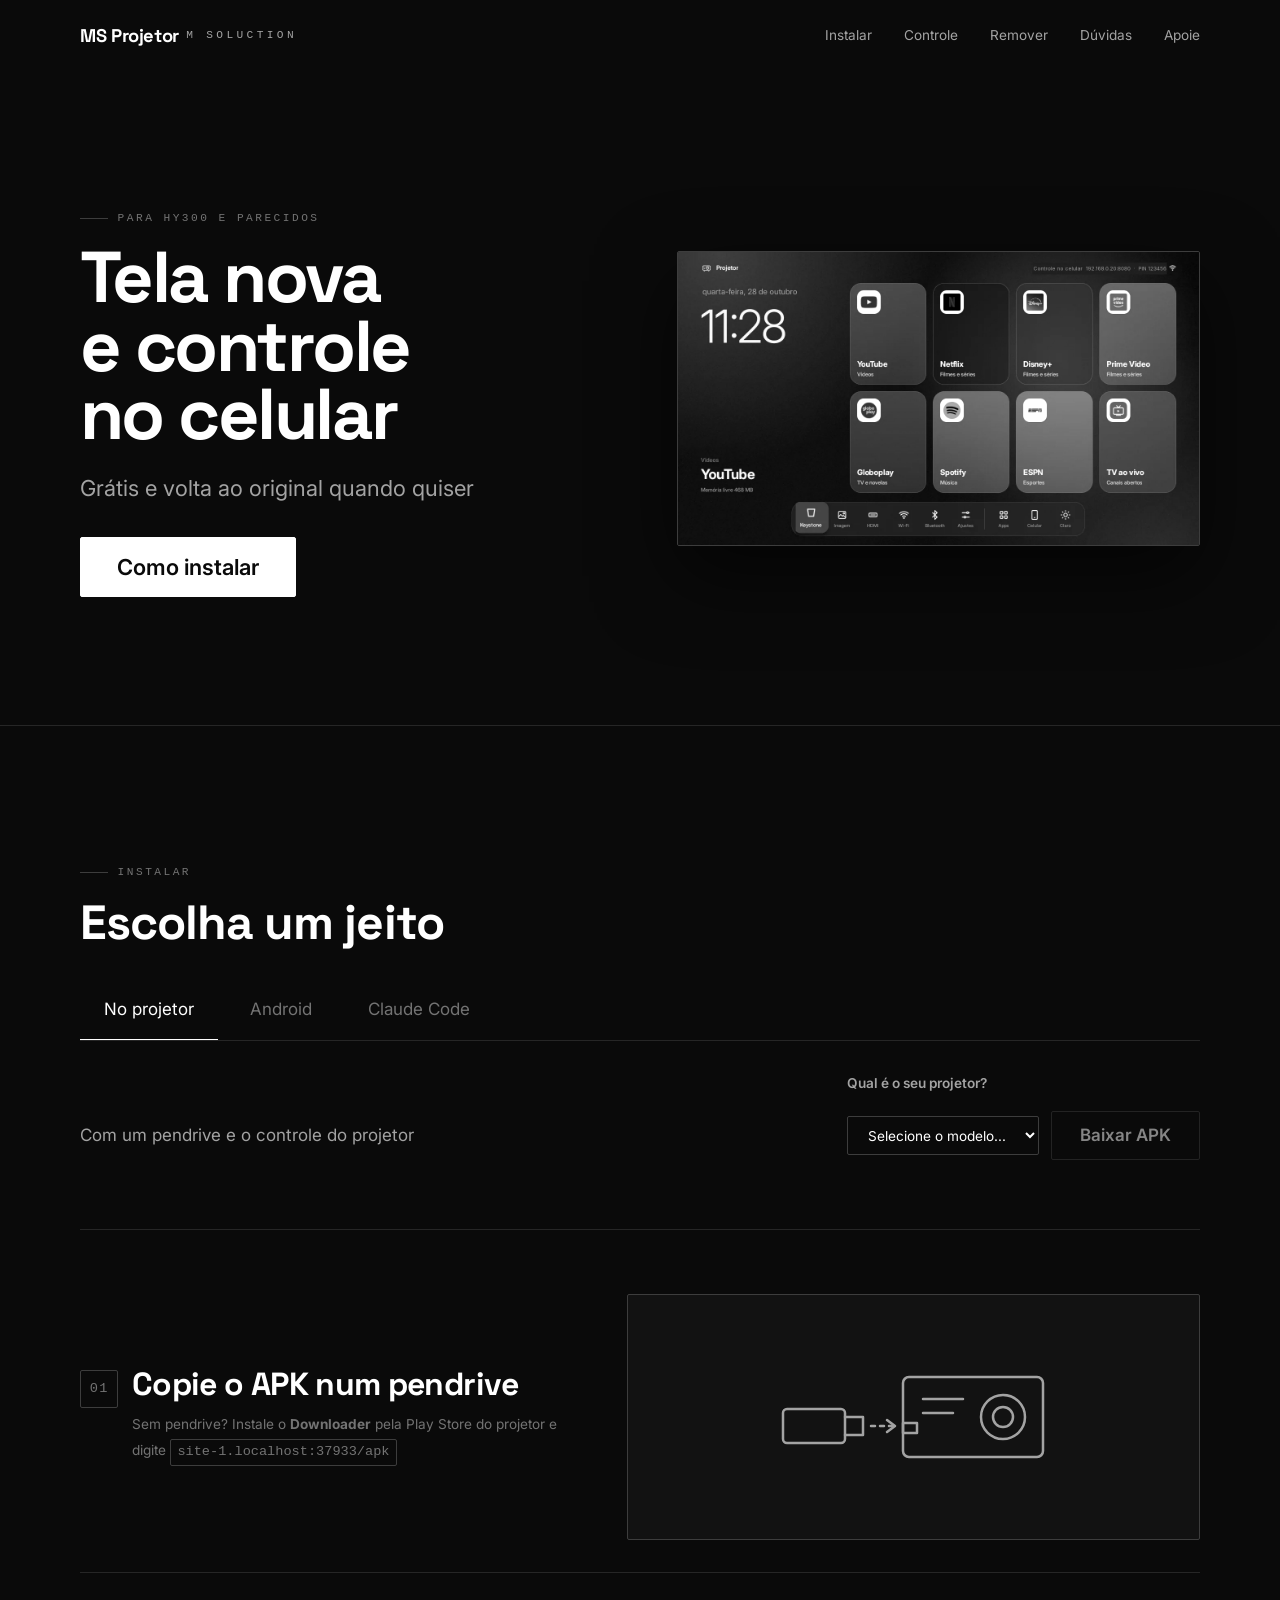
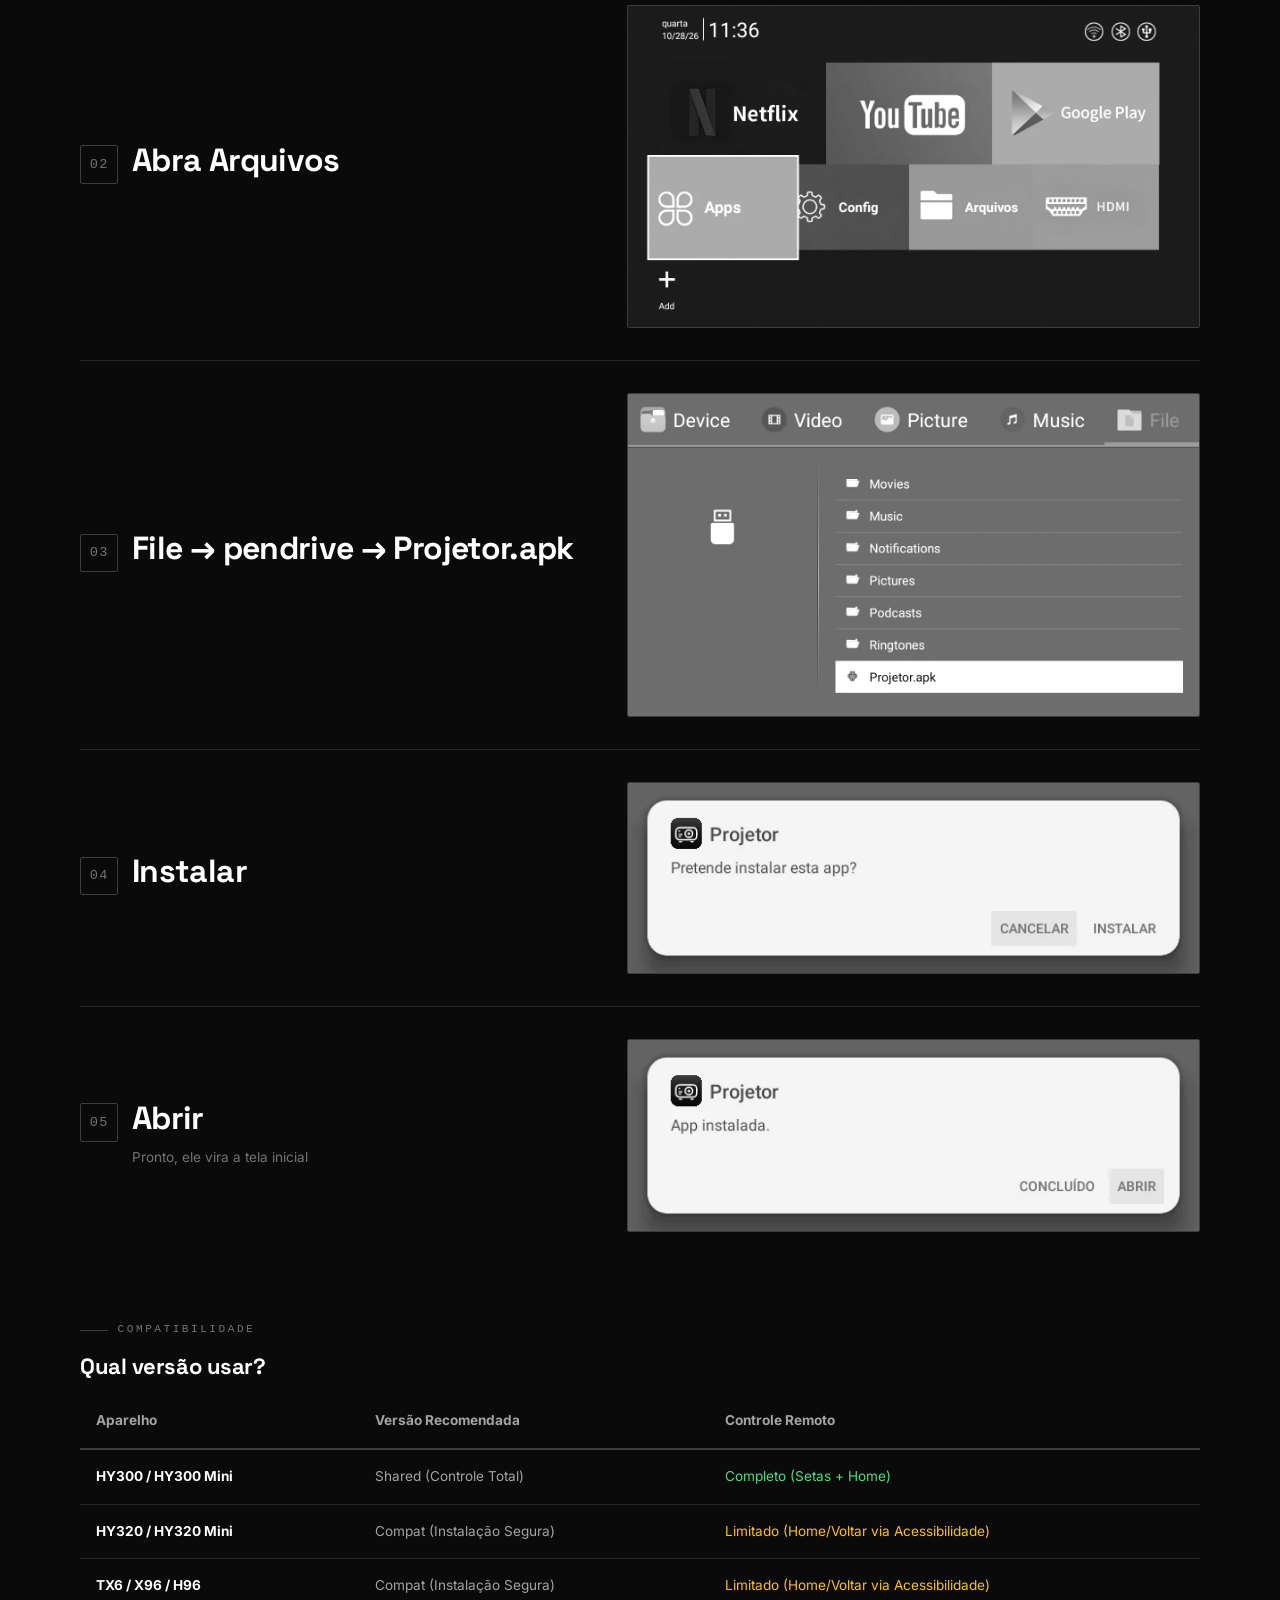
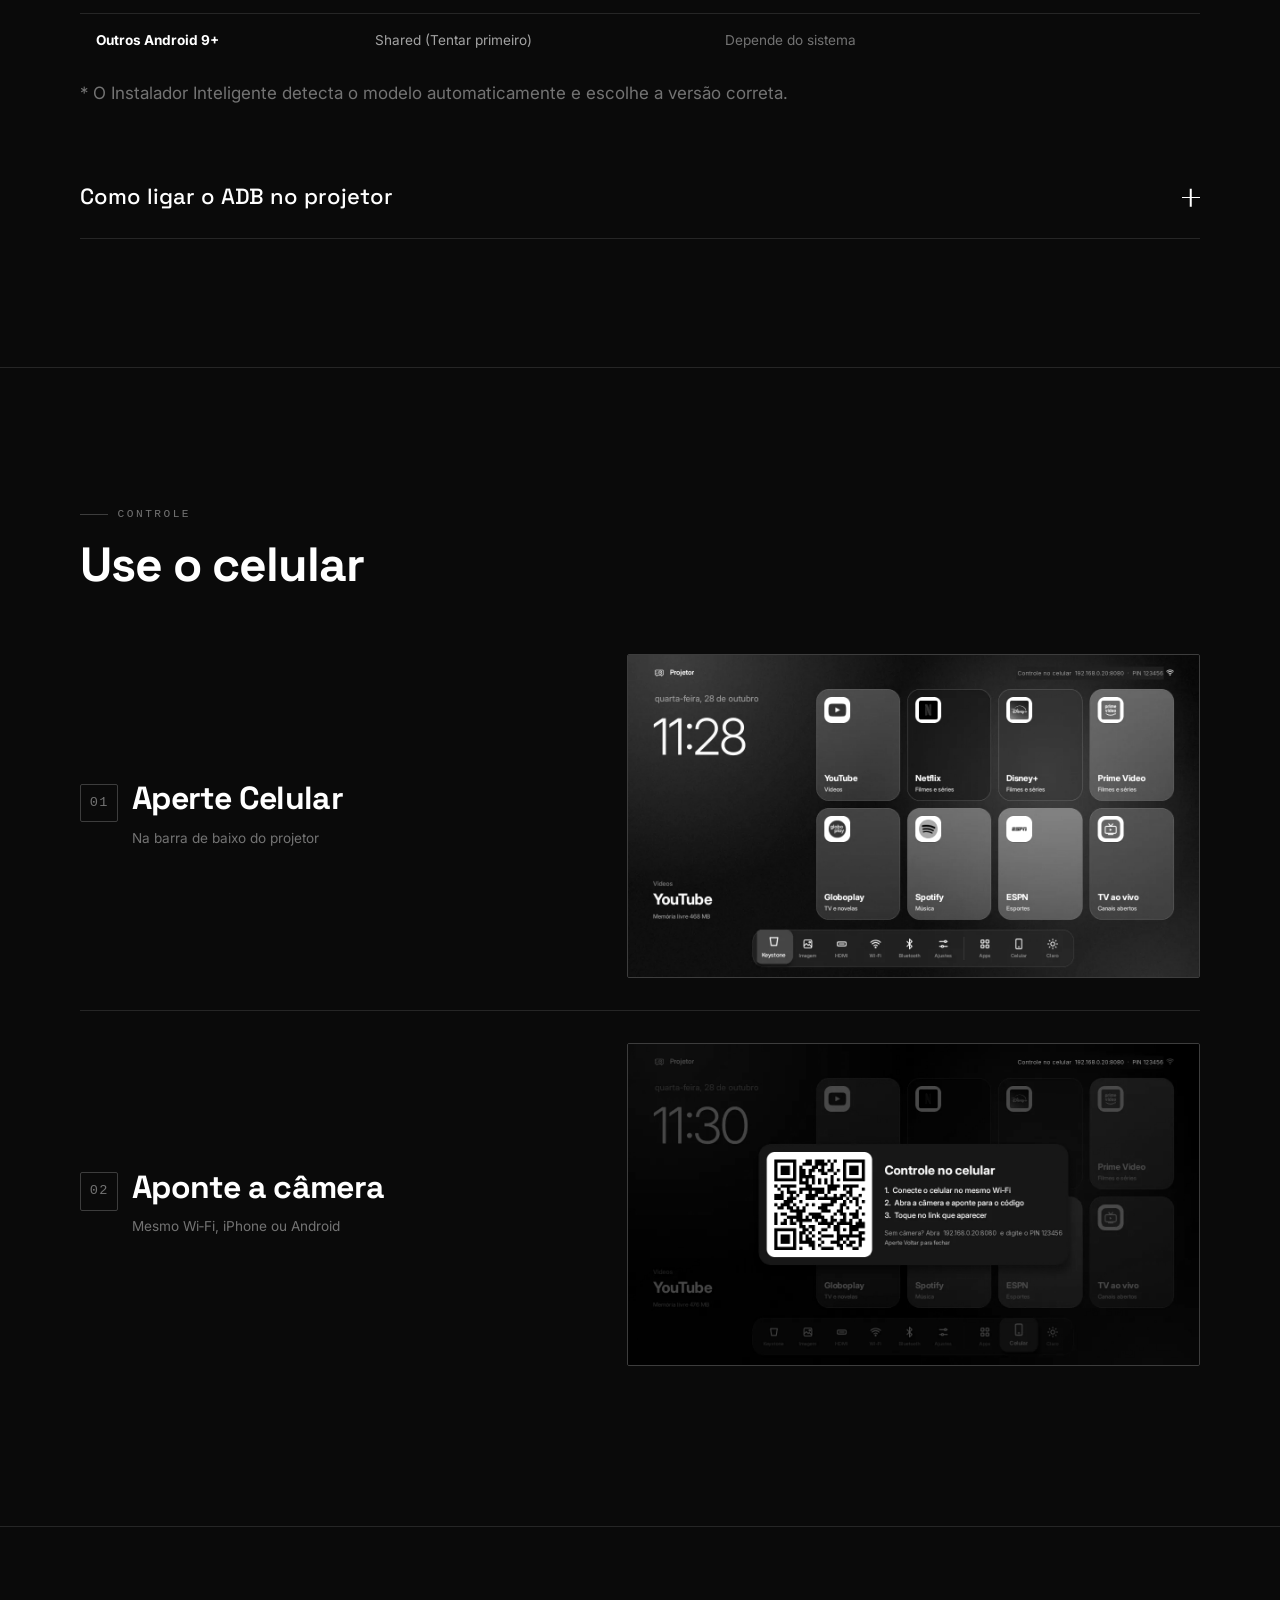
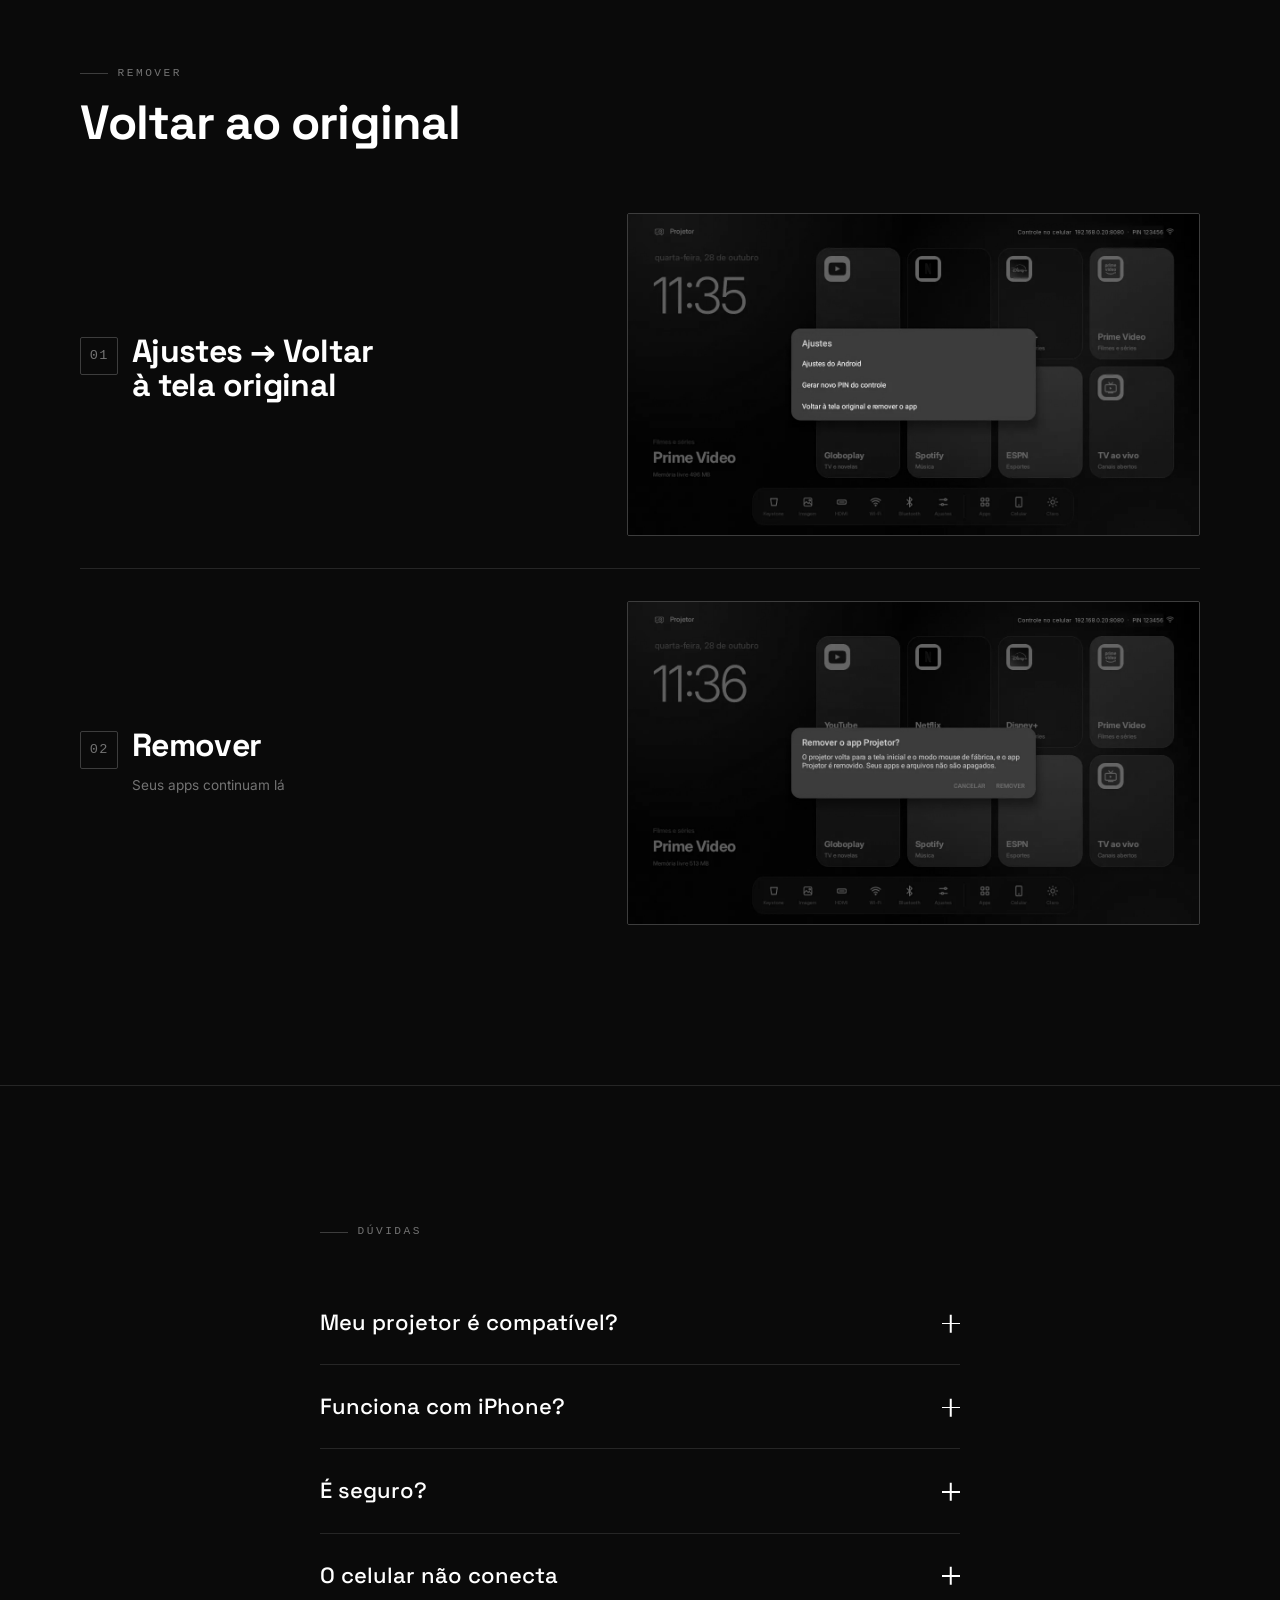
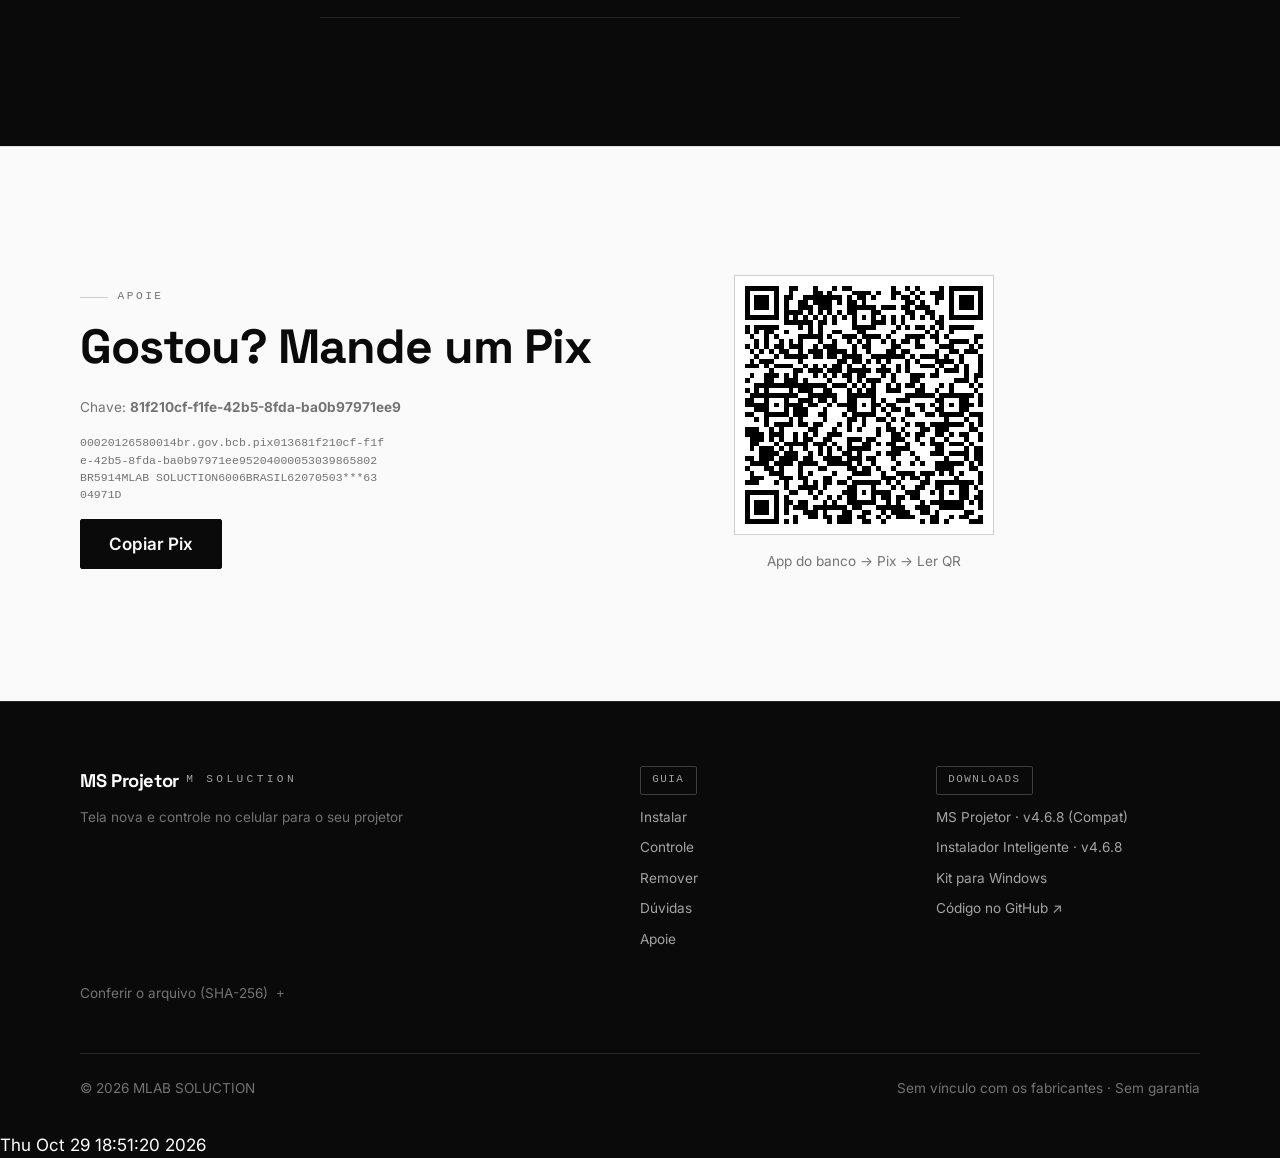
==== commit e4bcc961: "fix: force version text to 4.6.8 in site html" ====
--- a/site/index.html
+++ b/site/index.html
@@ -517,7 +517,7 @@
         <div class="tabs__panel" role="tabpanel" id="p-celular" aria-labelledby="tab-celular">
           <div class="method-head">
             <p class="muted">Pelo celular, no mesmo Wi‑Fi do projetor</p>
-            <a href="downloads/MS-Instalador-V3-FINAL.apk" class="btn btn--ghost" download>Baixar instalador (v4.6.7 - Inteligente)</a>
+            <a href="downloads/MS-Instalador-V3-FINAL.apk" class="btn btn--ghost" download>Baixar instalador (v4.6.8 - Inteligente)</a>
           </div>
           <ol class="steps steps--phones">
             <li class="step"><div class="step__text"><h3>Abra e toque em Procurar</h3><p class="subtle">Antes, <a href="#adb" data-open-adb>ligue o ADB no projetor</a>. Se o Android pedir, permita instalar desta fonte</p></div><figure class="phone" aria-label="Ilustração da tela do instalador"><div class="phone__screen"><p class="ph-t">Instalar o Projetor</p><p class="ph-s">Tela nova e controle pelo celular</p><div class="ph-step"><span>1</span>Mesmo Wi‑Fi</div><div class="ph-step"><span>2</span>Depuração USB ligada</div><div class="ph-btn">Procurar projetor</div><p class="ph-s ph-s--sm">Ou digite o IP</p><div class="ph-input">192.168.0.20</div><div class="ph-btn ph-btn--ghost">Conectar</div></div></figure></li>
@@ -691,8 +691,8 @@
       </nav>
       <div class="foot__col">
         <p class="badge">Downloads</p>
-        <a href="downloads/MS-Projetor-NUCLEAR-FIX.apk" download>MS Projetor · v4.6.7 (Compat)</a>
-        <a href="downloads/MS-Instalador-V3-FINAL.apk" download>Instalador Inteligente · v4.6.7</a>
+        <a href="downloads/MS-Projetor-NUCLEAR-FIX.apk" download>MS Projetor · v4.6.8 (Compat)</a>
+        <a href="downloads/MS-Instalador-V3-FINAL.apk" download>Instalador Inteligente · v4.6.8</a>
         <a href="downloads/projetor-kit-pc.zip" download>Kit para Windows</a>
         <a href="https://github.com/krnsubmundoclan-web/projetor-hy300" target="_blank" rel="noopener">Código no GitHub ↗</a>
       </div>
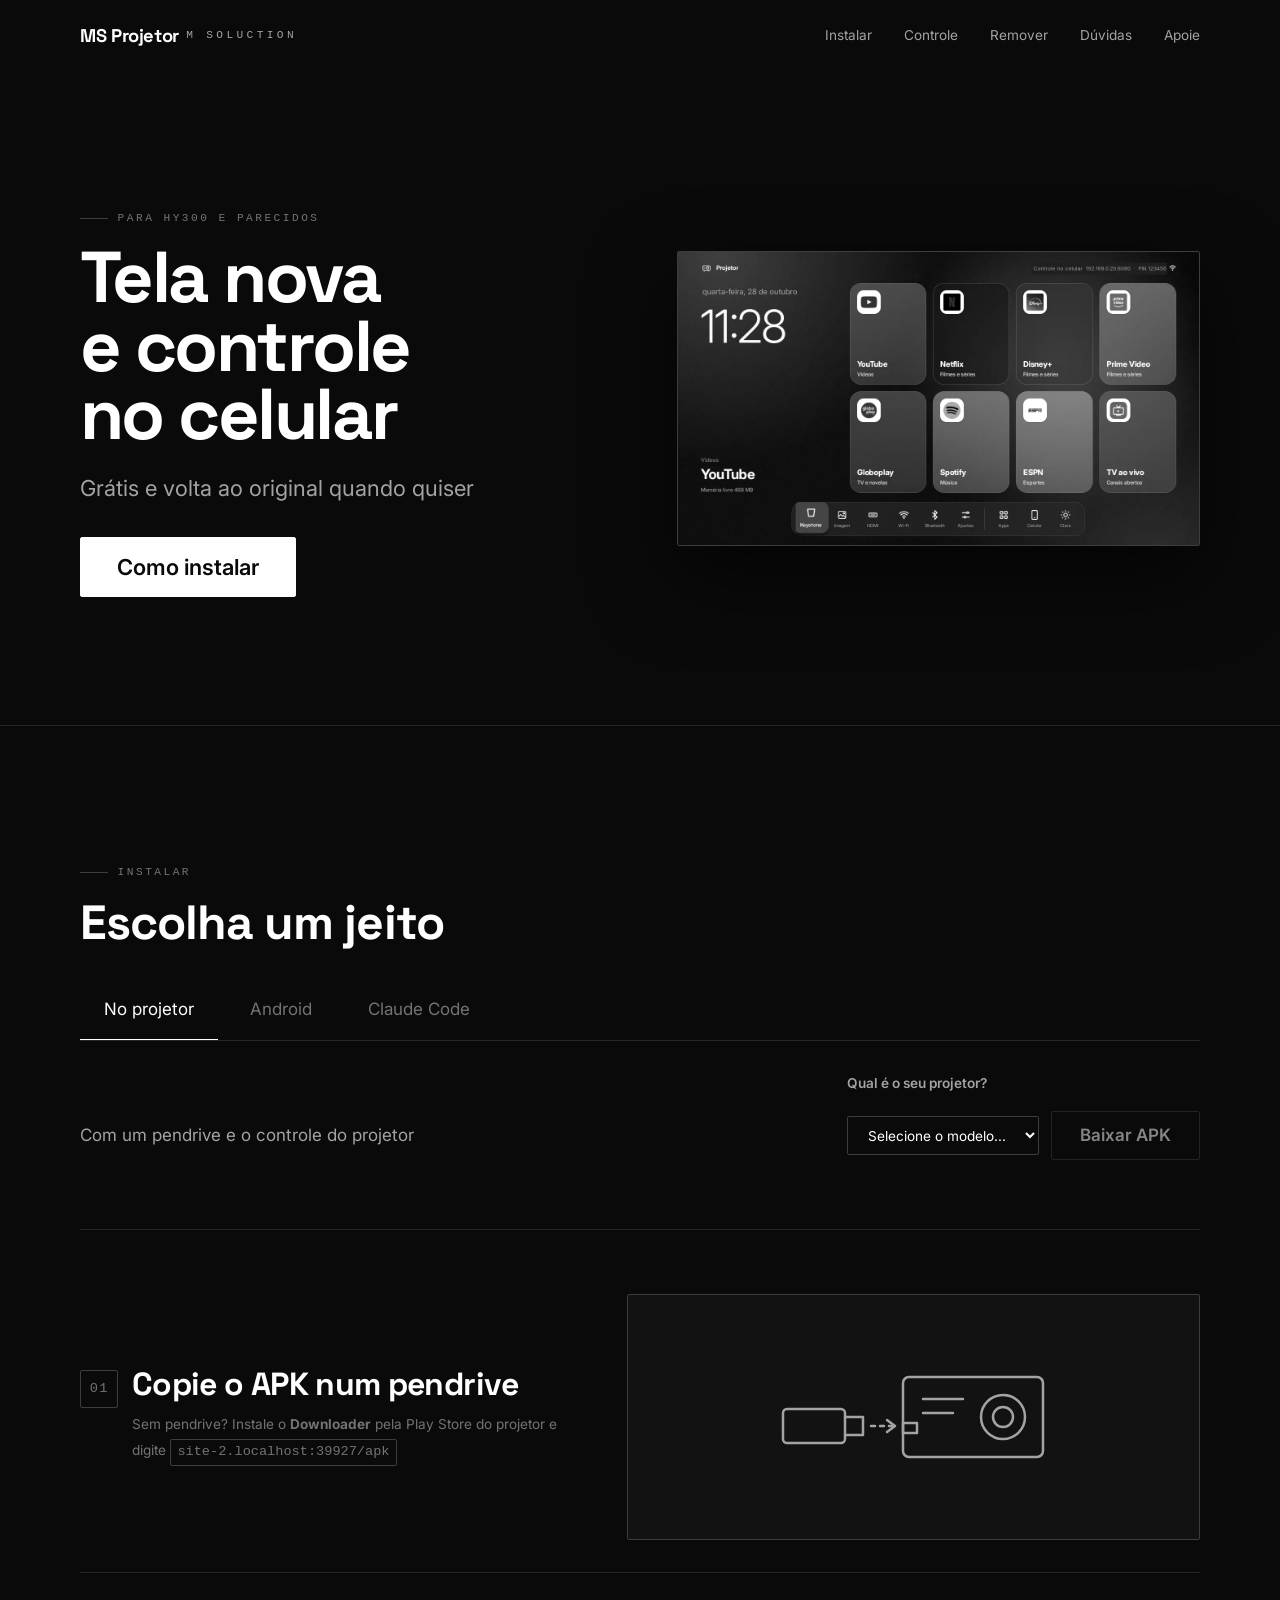
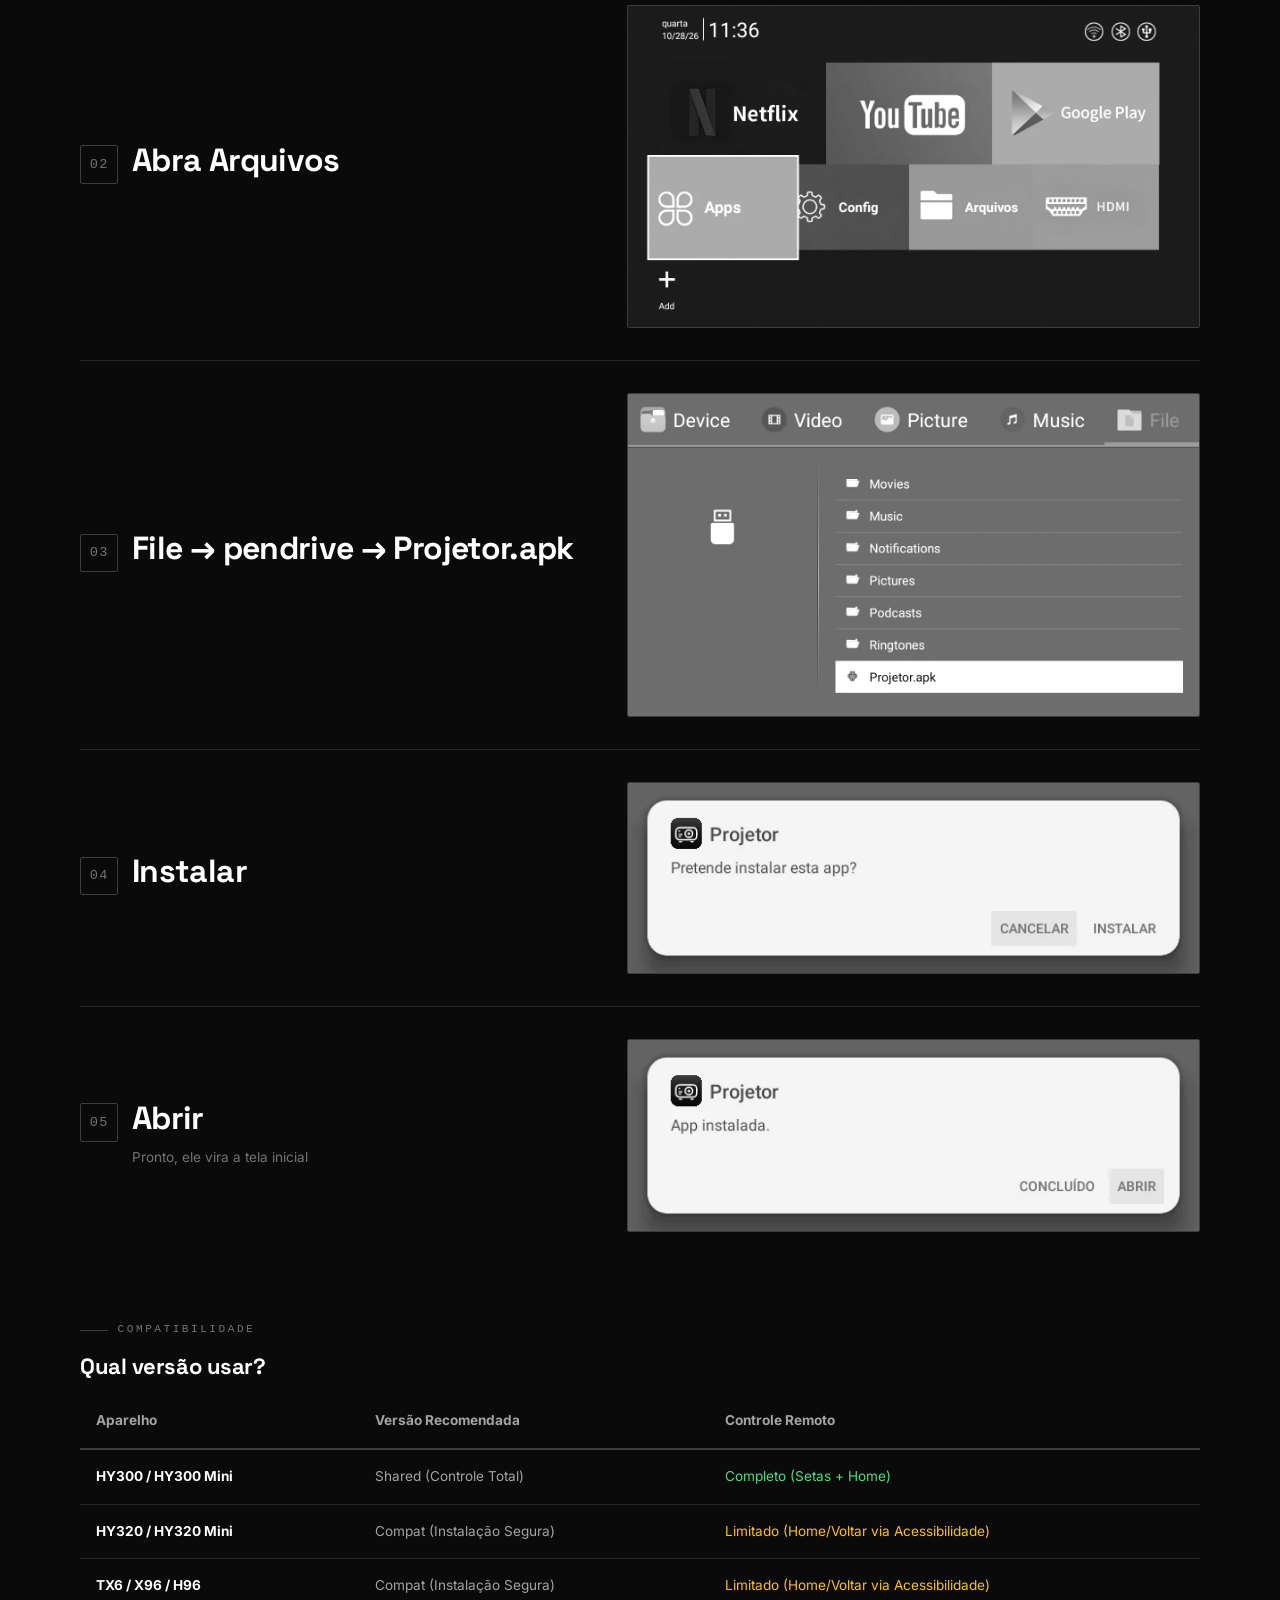
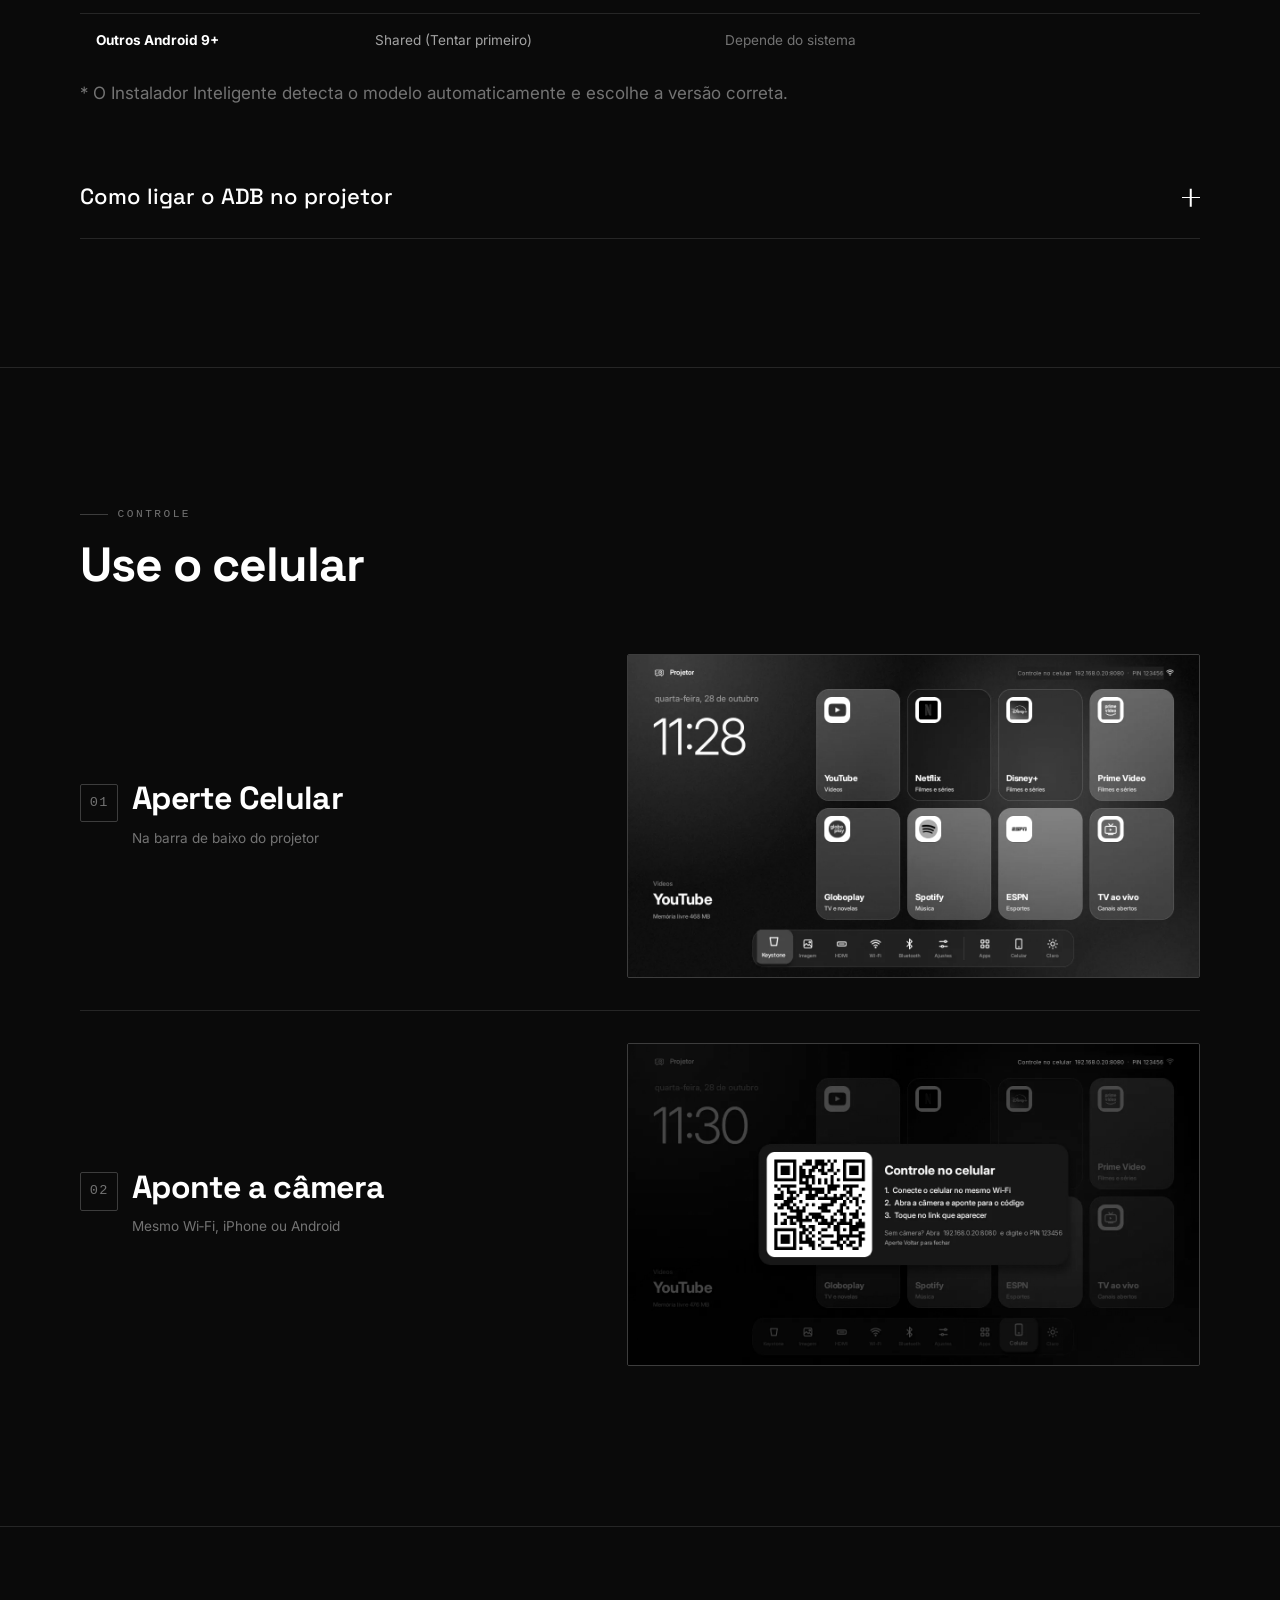
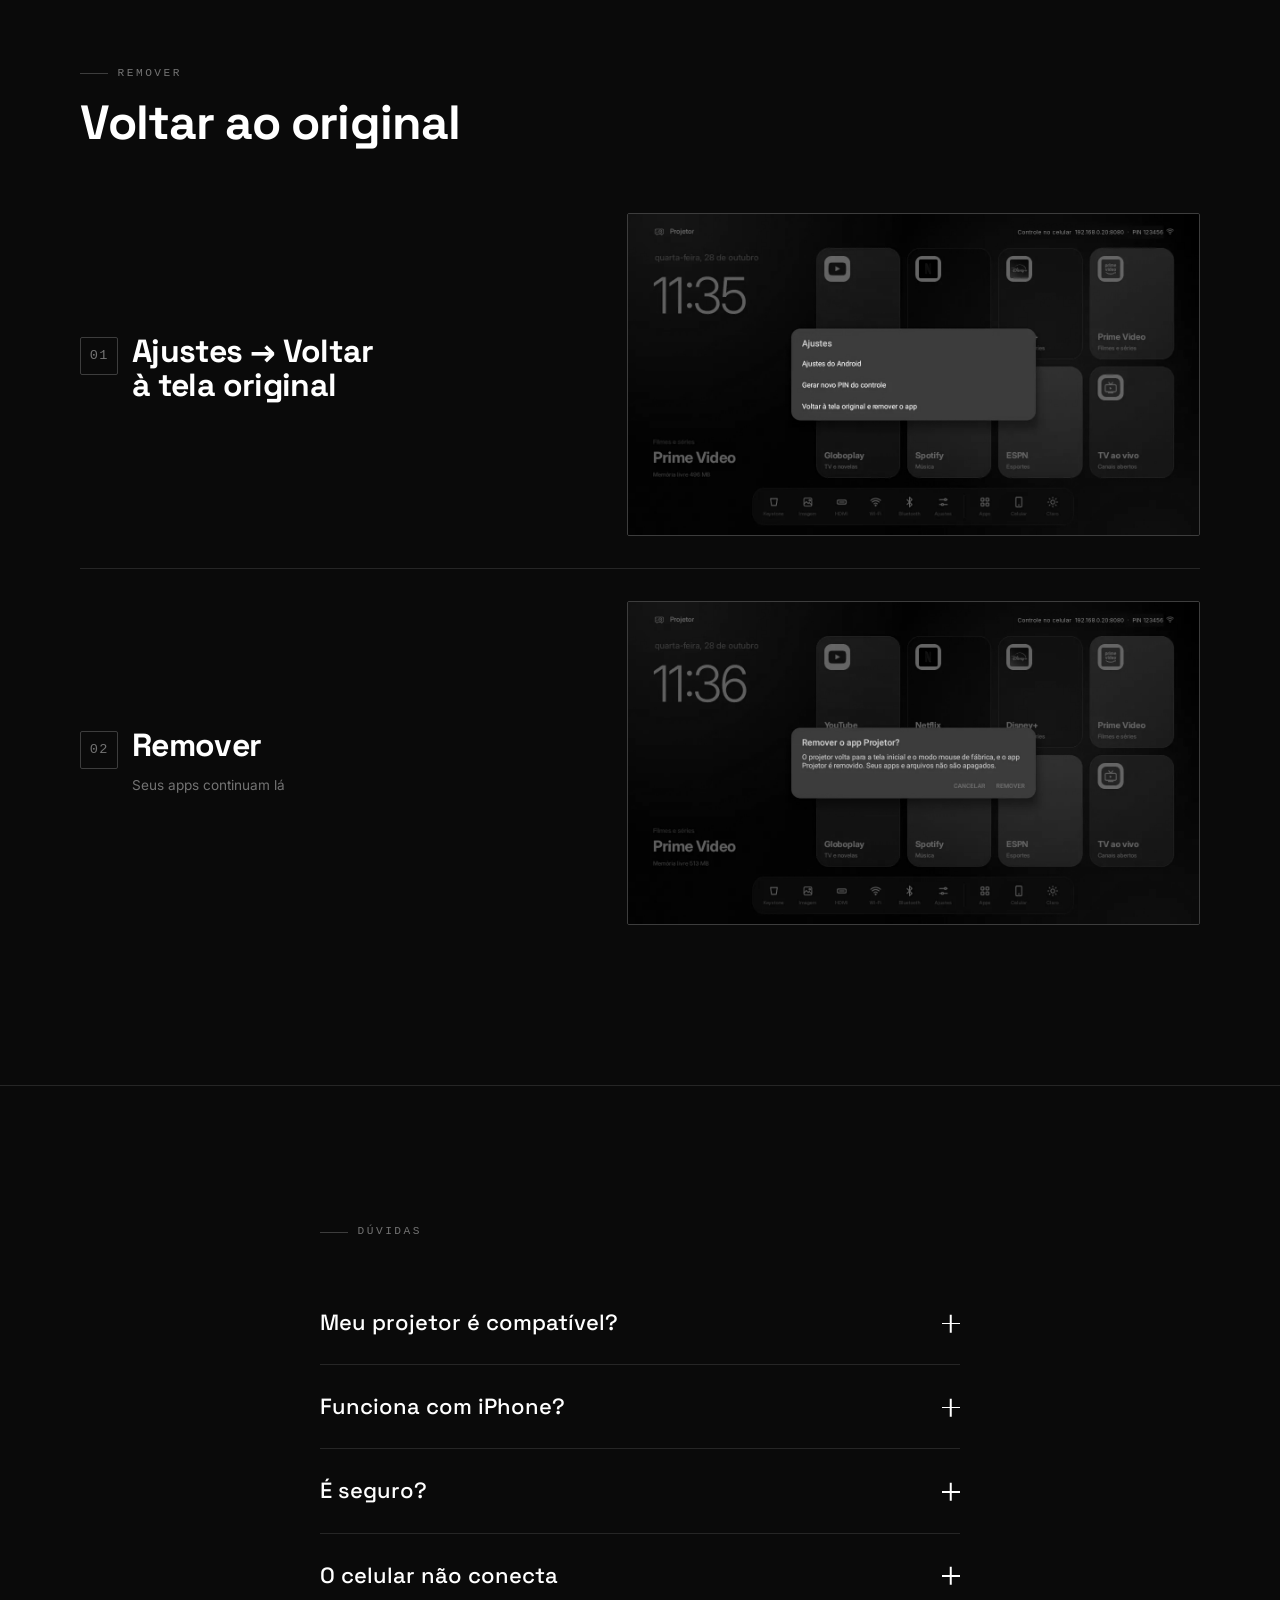
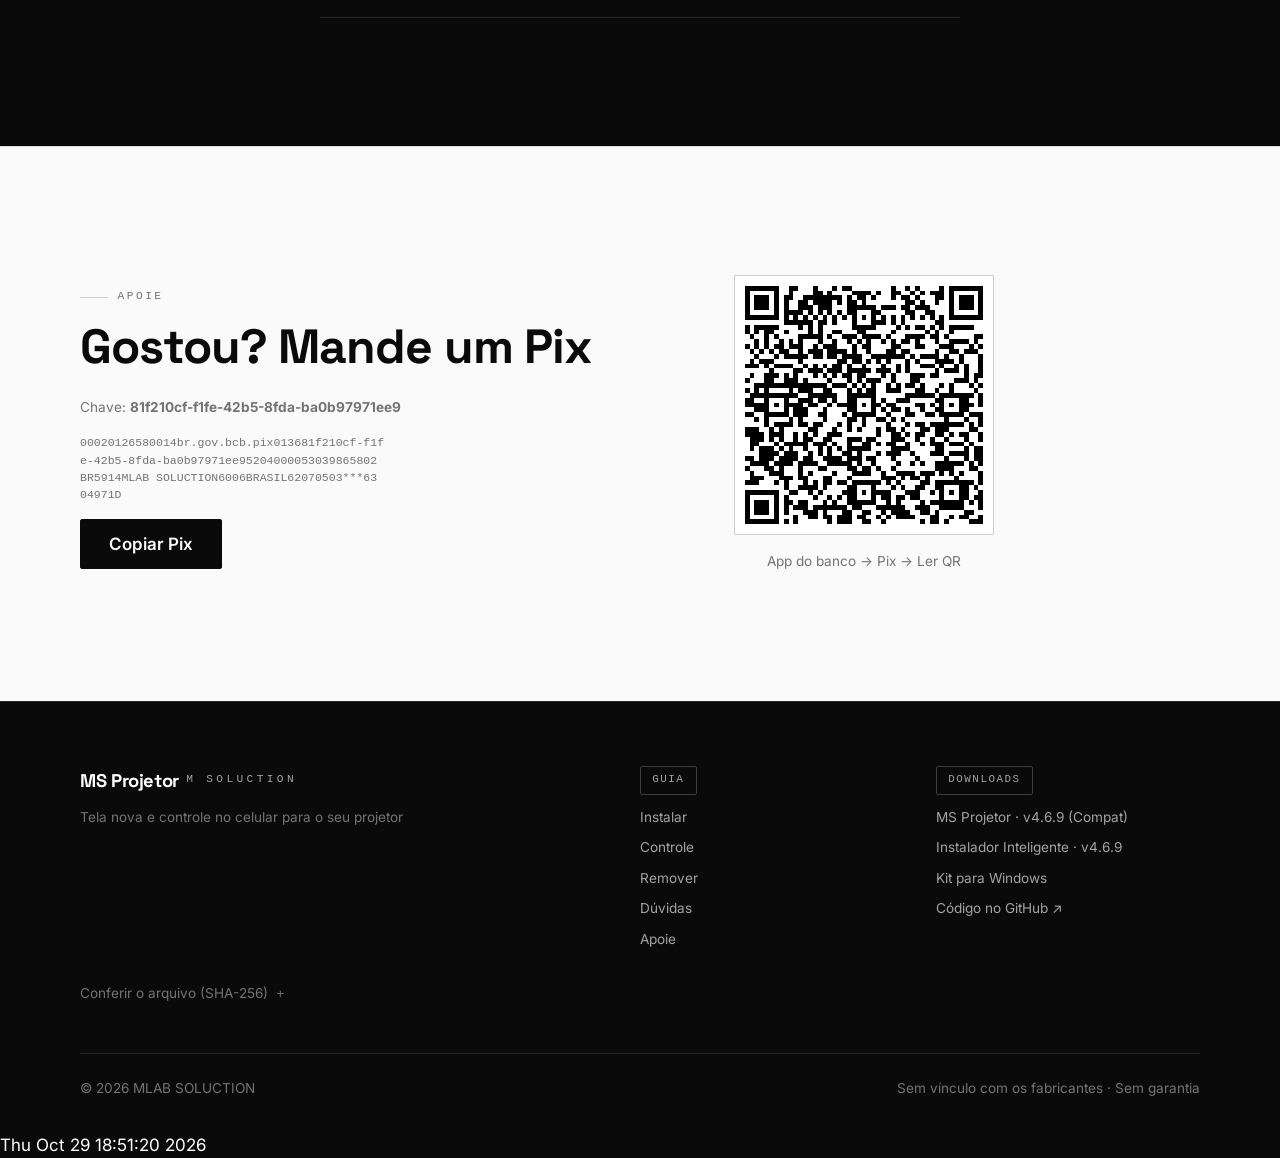
==== commit ee91c0f2: "fix: force unique filename v4.6.9 to bypass cache and ensure fallback button" ====
--- a/site/index.html
+++ b/site/index.html
@@ -517,7 +517,7 @@
         <div class="tabs__panel" role="tabpanel" id="p-celular" aria-labelledby="tab-celular">
           <div class="method-head">
             <p class="muted">Pelo celular, no mesmo Wi‑Fi do projetor</p>
-            <a href="downloads/MS-Instalador-V3-FINAL.apk" class="btn btn--ghost" download>Baixar instalador (v4.6.8 - Inteligente)</a>
+            <a href="downloads/MS-Instalador-V4-BOTAO.apk" class="btn btn--ghost" download>Baixar instalador (v4.6.9 - Inteligente)</a>
           </div>
           <ol class="steps steps--phones">
             <li class="step"><div class="step__text"><h3>Abra e toque em Procurar</h3><p class="subtle">Antes, <a href="#adb" data-open-adb>ligue o ADB no projetor</a>. Se o Android pedir, permita instalar desta fonte</p></div><figure class="phone" aria-label="Ilustração da tela do instalador"><div class="phone__screen"><p class="ph-t">Instalar o Projetor</p><p class="ph-s">Tela nova e controle pelo celular</p><div class="ph-step"><span>1</span>Mesmo Wi‑Fi</div><div class="ph-step"><span>2</span>Depuração USB ligada</div><div class="ph-btn">Procurar projetor</div><p class="ph-s ph-s--sm">Ou digite o IP</p><div class="ph-input">192.168.0.20</div><div class="ph-btn ph-btn--ghost">Conectar</div></div></figure></li>
@@ -691,8 +691,8 @@
       </nav>
       <div class="foot__col">
         <p class="badge">Downloads</p>
-        <a href="downloads/MS-Projetor-NUCLEAR-FIX.apk" download>MS Projetor · v4.6.8 (Compat)</a>
-        <a href="downloads/MS-Instalador-V3-FINAL.apk" download>Instalador Inteligente · v4.6.8</a>
+        <a href="downloads/MS-Projetor-NUCLEAR-FIX.apk" download>MS Projetor · v4.6.9 (Compat)</a>
+        <a href="downloads/MS-Instalador-V4-BOTAO.apk" download>Instalador Inteligente · v4.6.9</a>
         <a href="downloads/projetor-kit-pc.zip" download>Kit para Windows</a>
         <a href="https://github.com/krnsubmundoclan-web/projetor-hy300" target="_blank" rel="noopener">Código no GitHub ↗</a>
       </div>
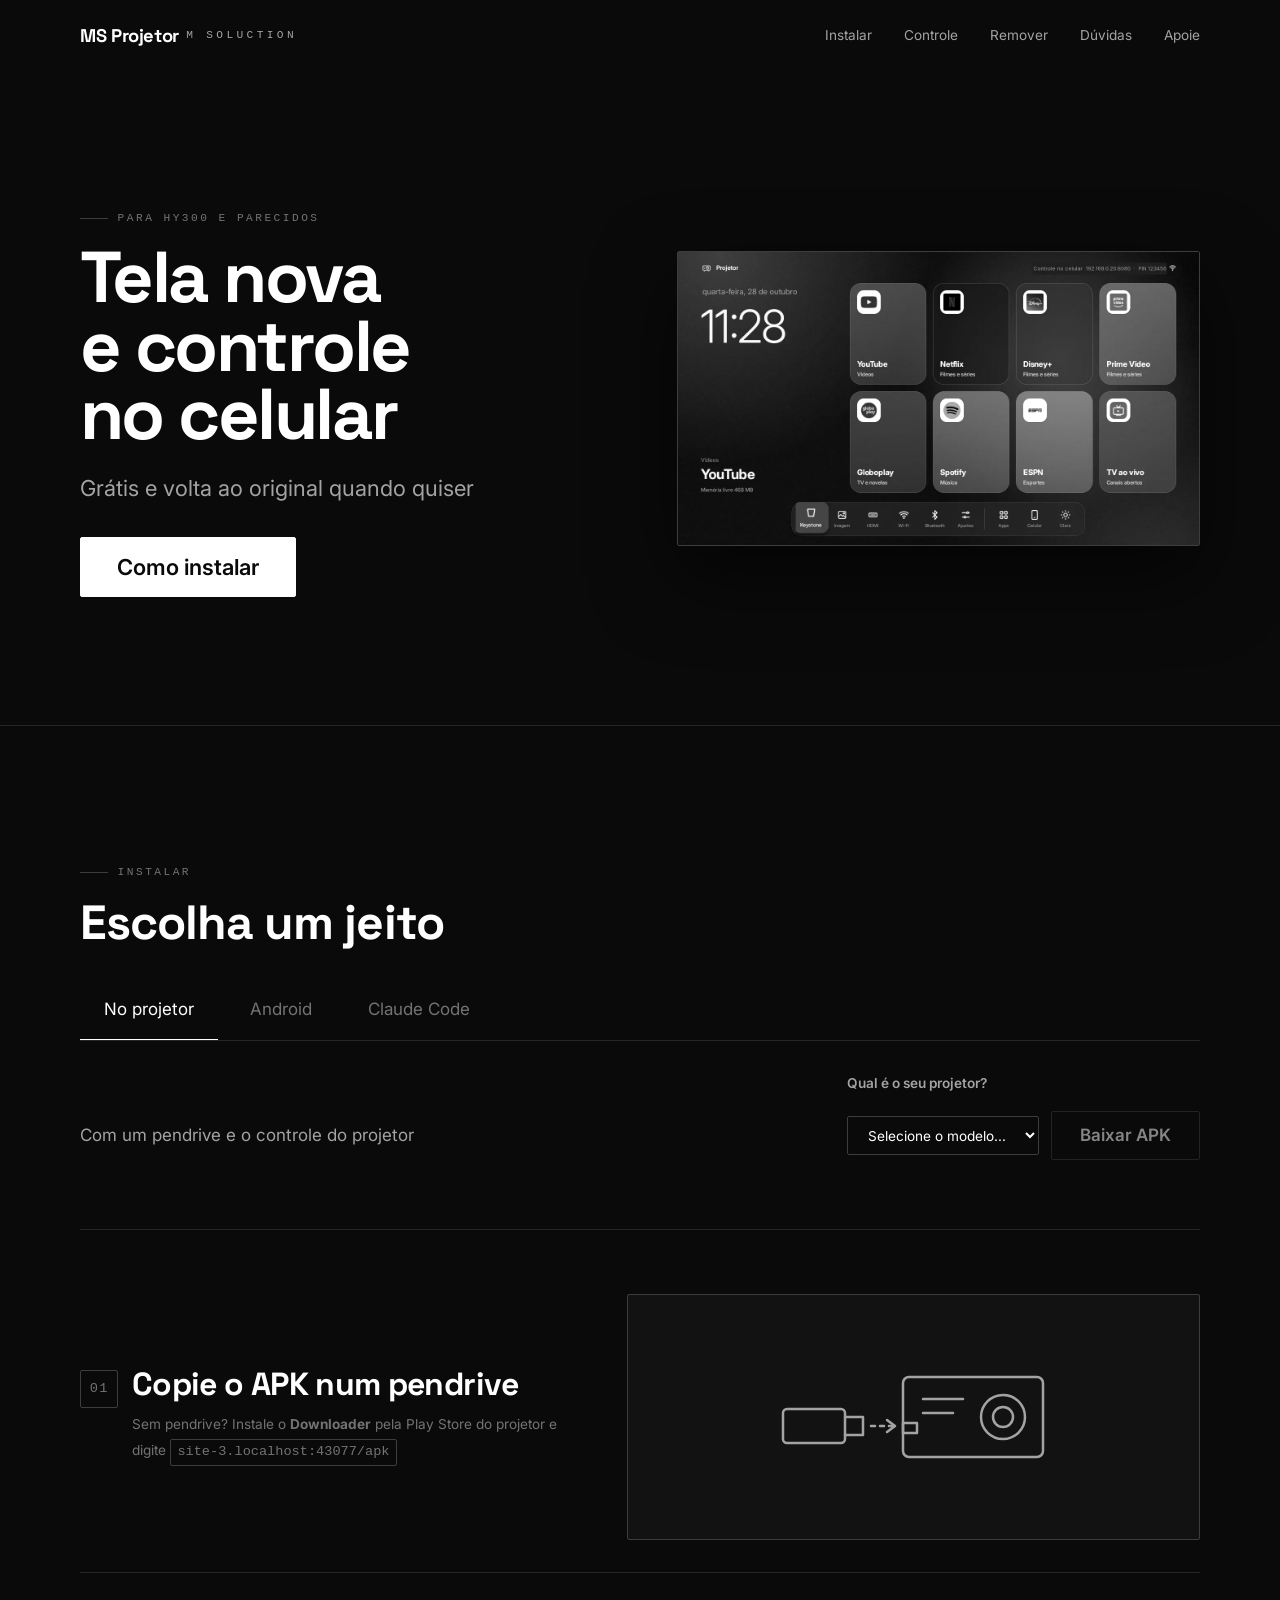
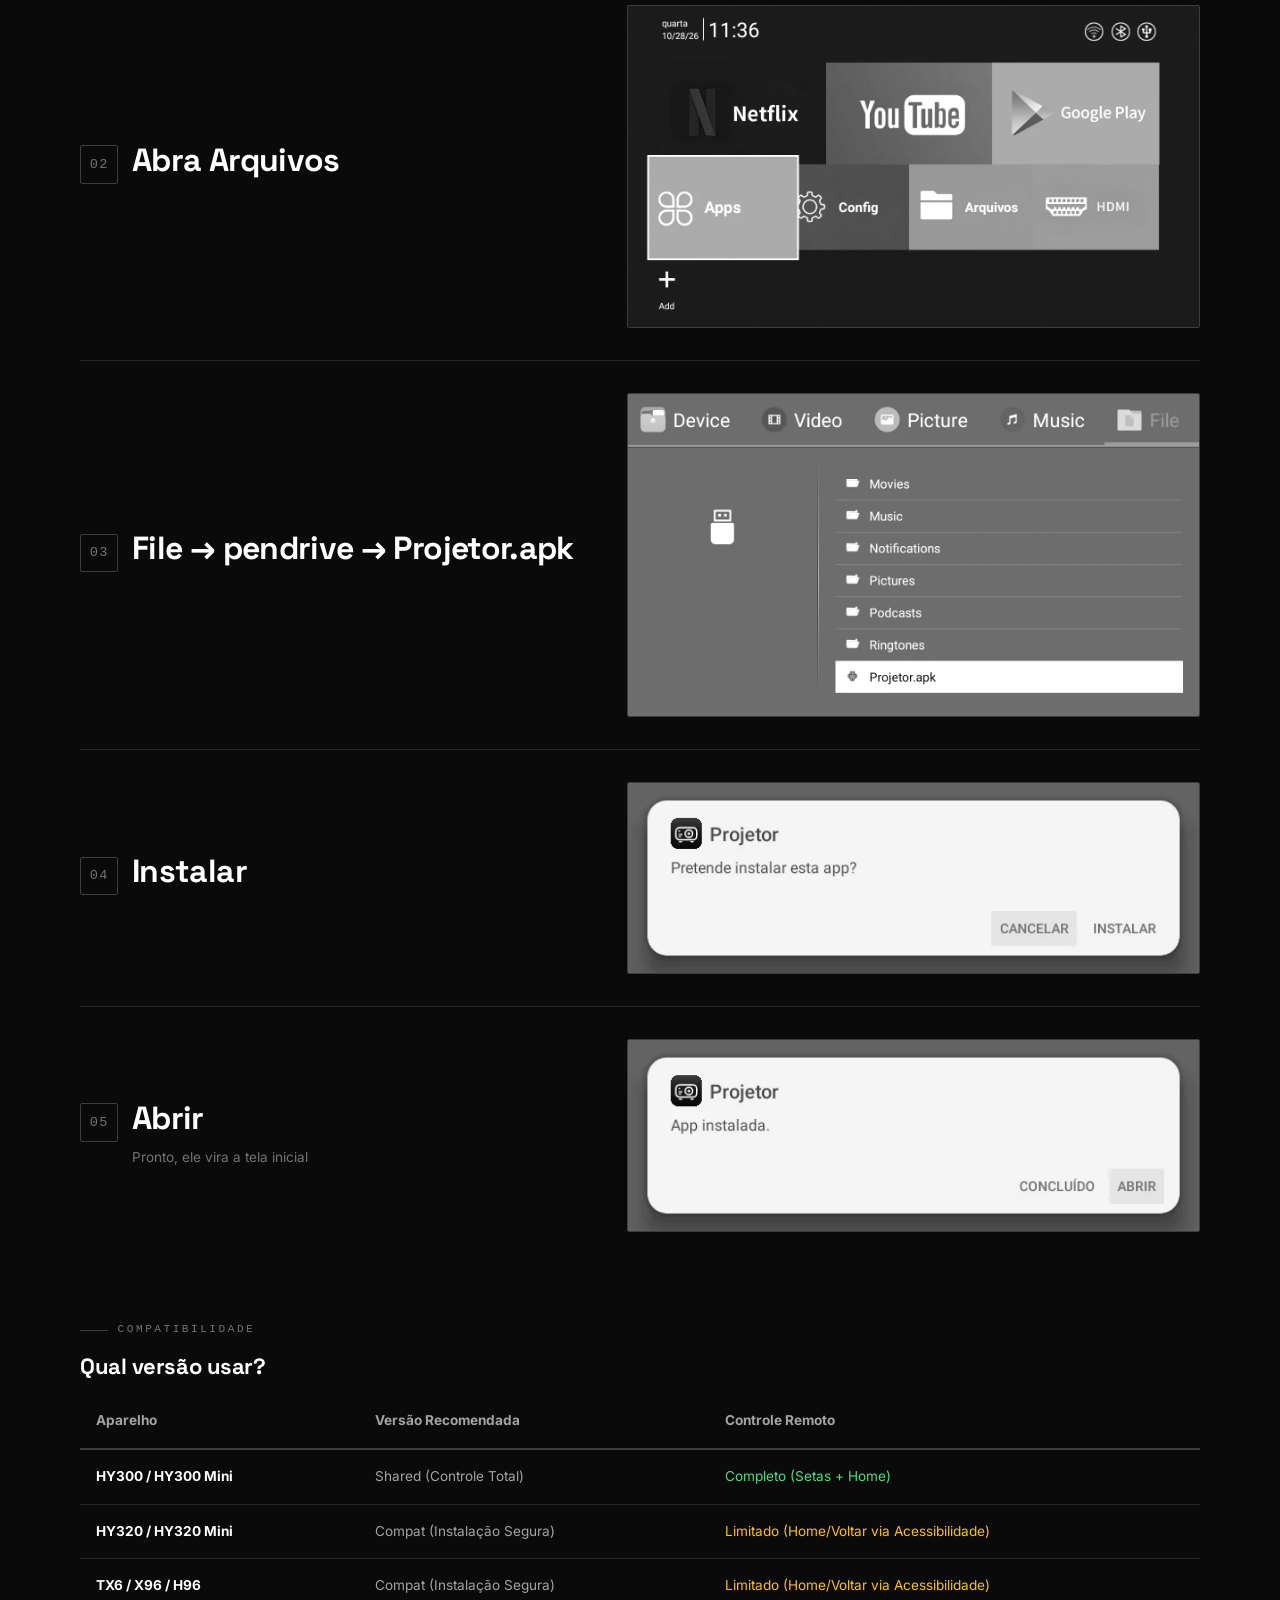
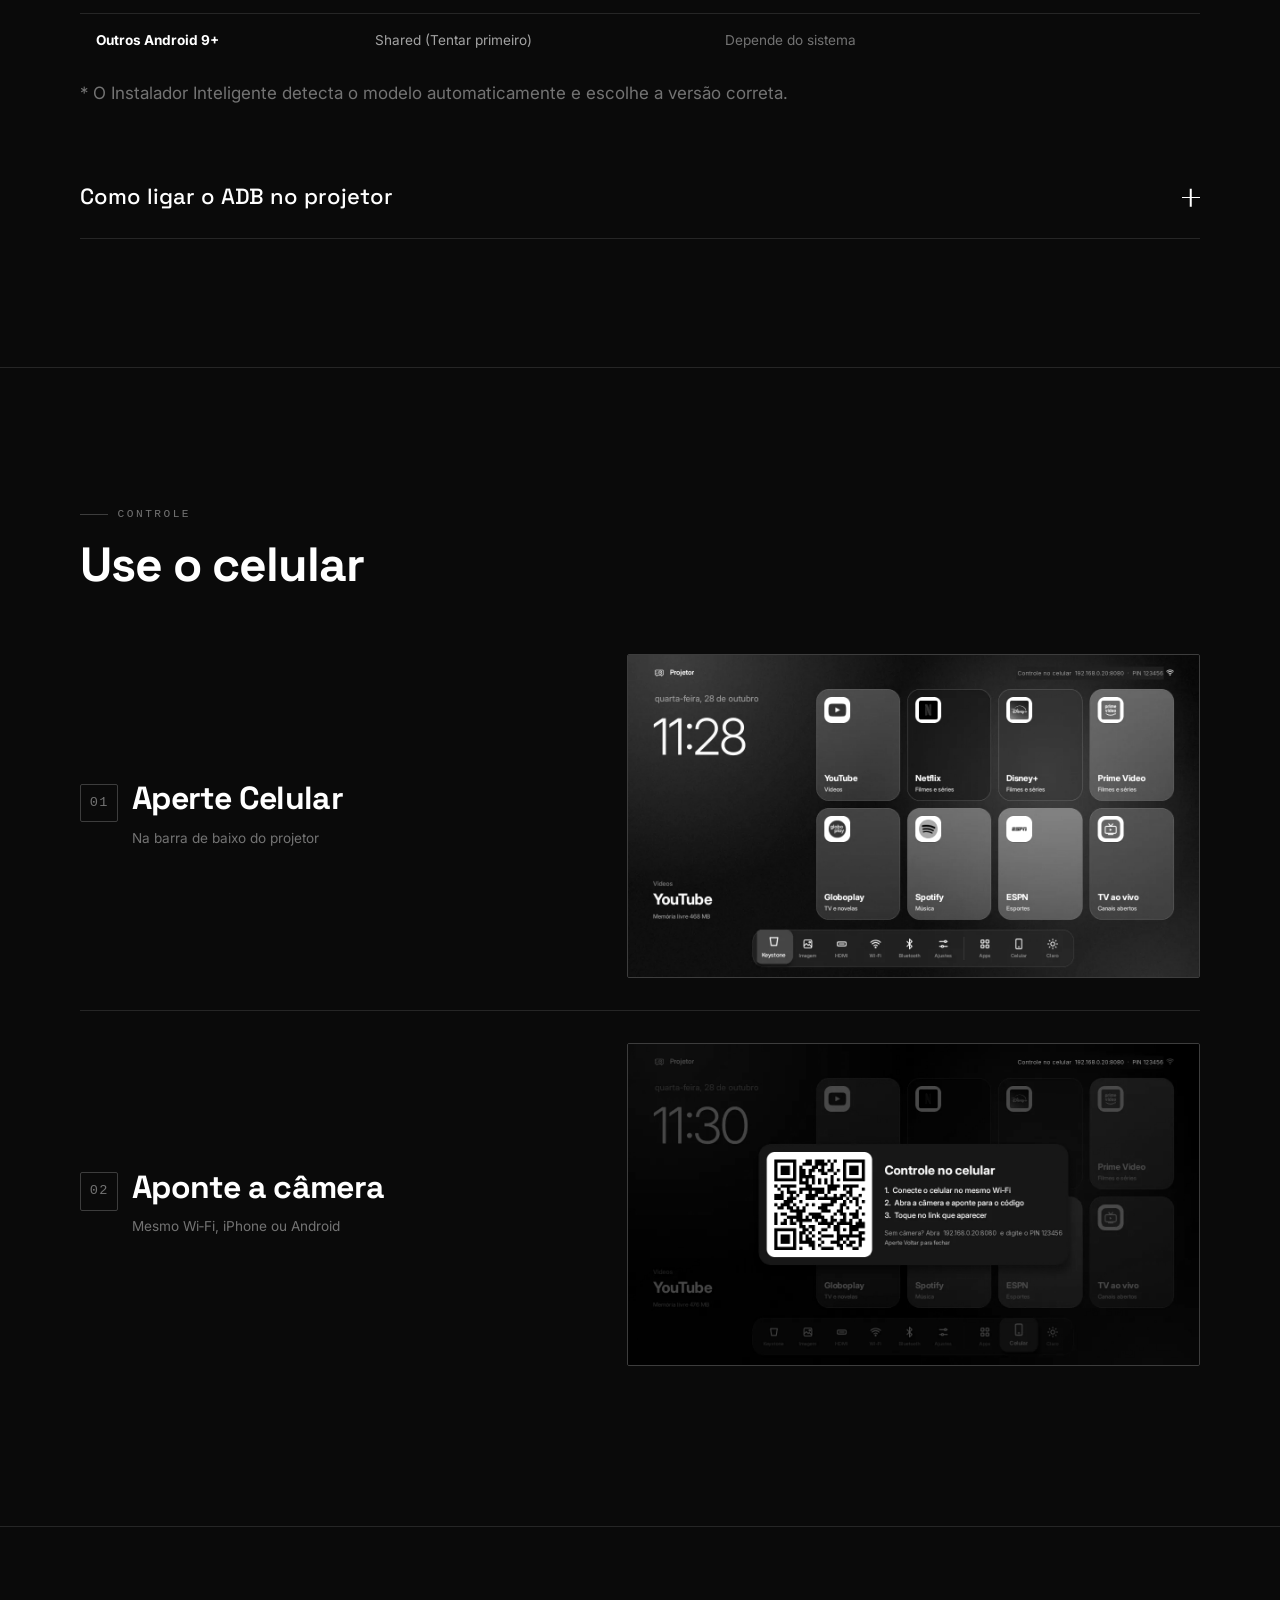
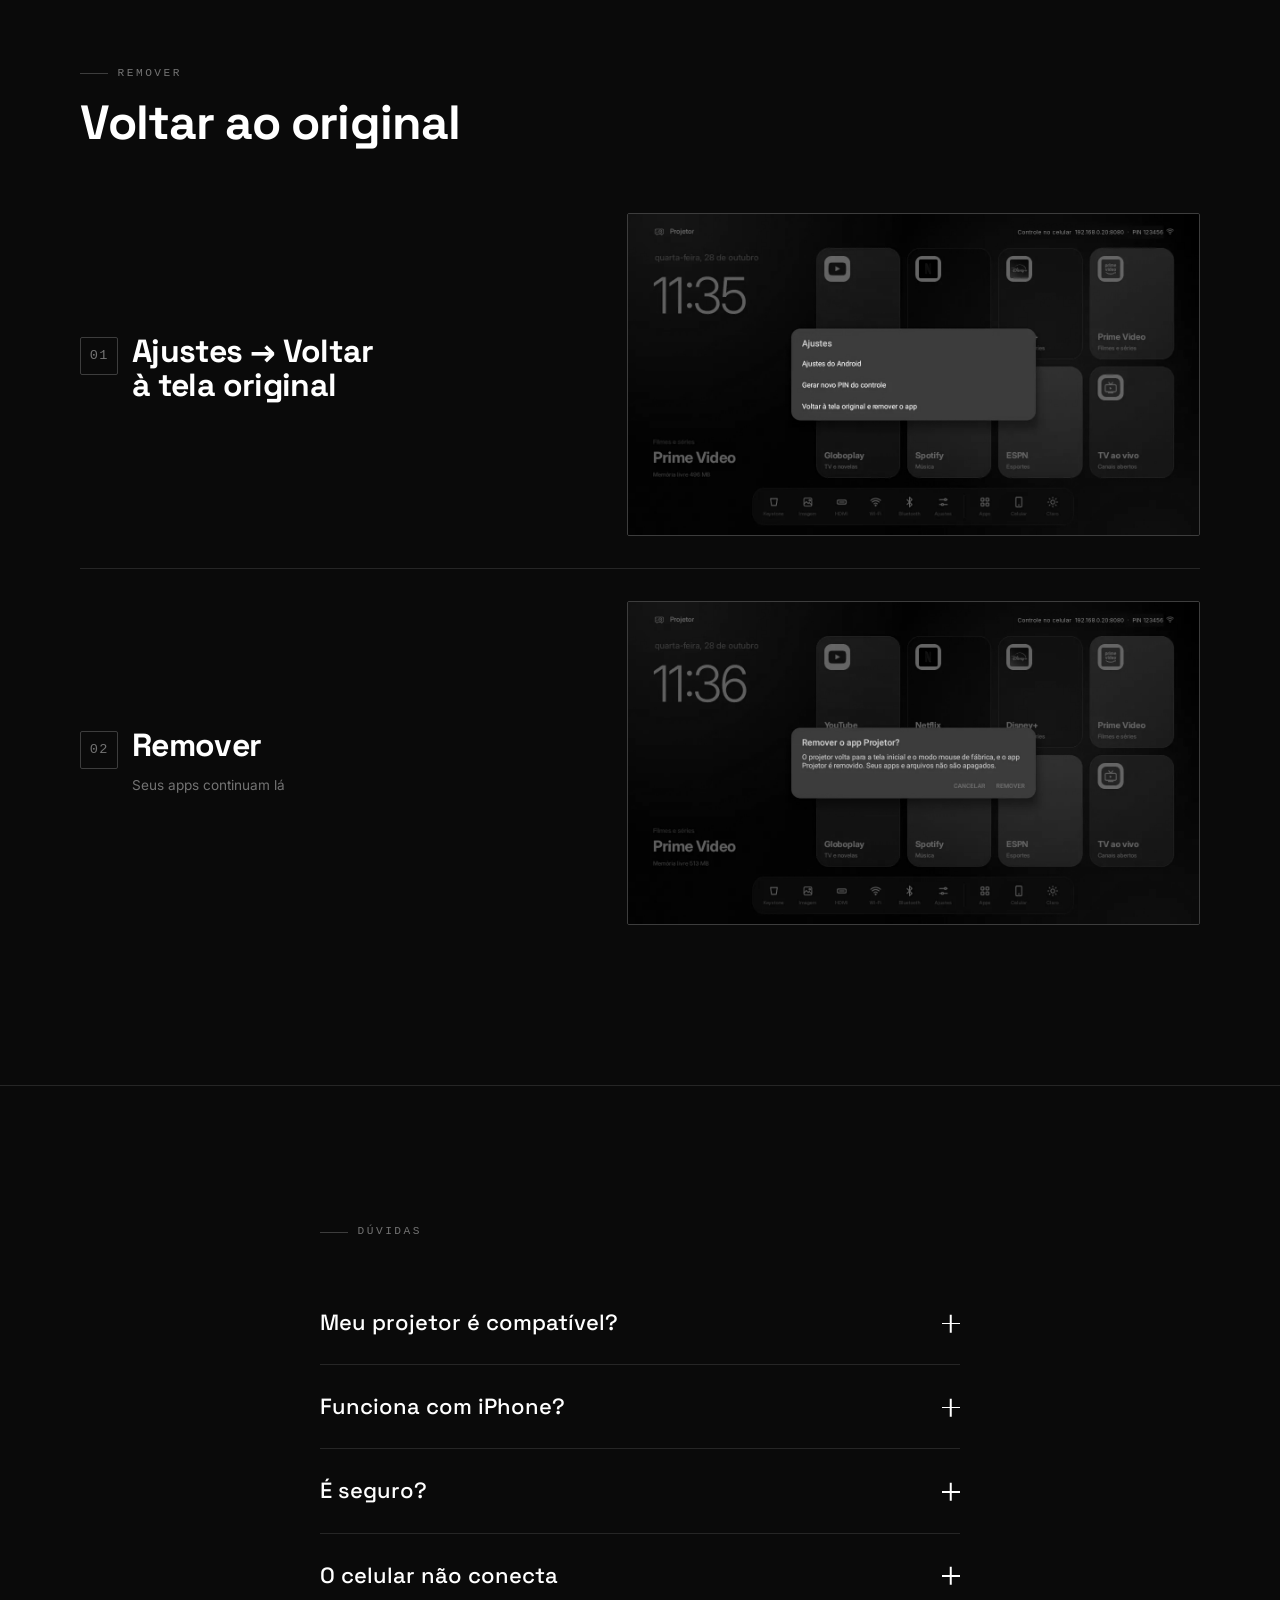
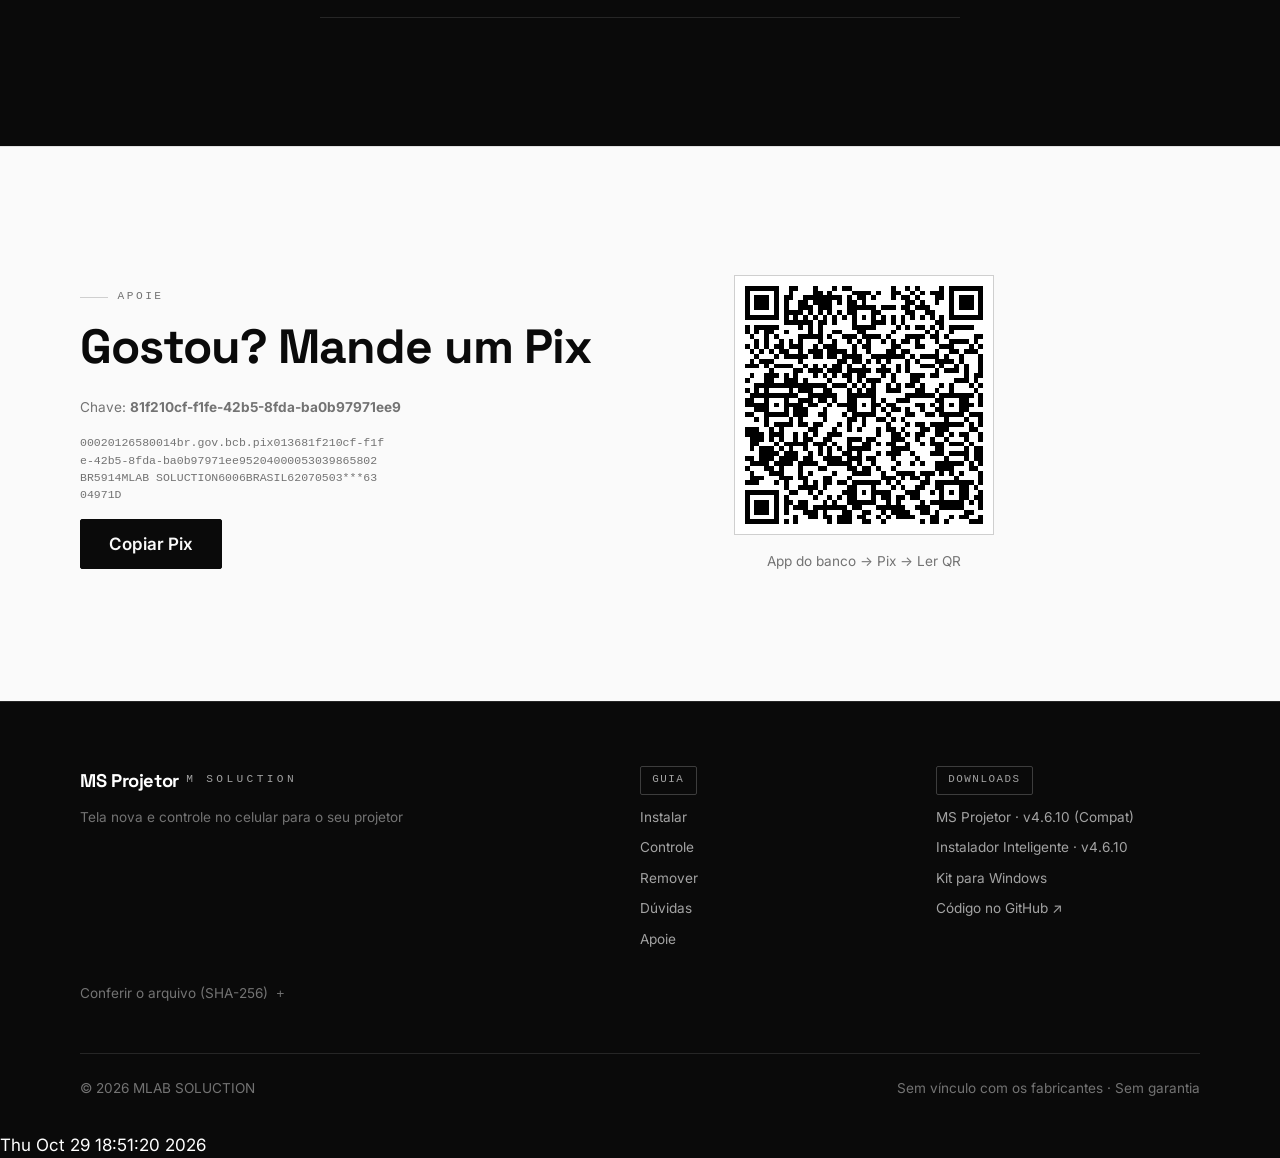
==== commit 14085e55: "fix: remove duplicate exported attr, rebuild V5 with unique filename" ====
--- a/site/index.html
+++ b/site/index.html
@@ -517,7 +517,7 @@
         <div class="tabs__panel" role="tabpanel" id="p-celular" aria-labelledby="tab-celular">
           <div class="method-head">
             <p class="muted">Pelo celular, no mesmo Wi‑Fi do projetor</p>
-            <a href="downloads/MS-Instalador-V4-BOTAO.apk" class="btn btn--ghost" download>Baixar instalador (v4.6.9 - Inteligente)</a>
+            <a href="downloads/MS-Instalador-V5-FIX-MANIFEST.apk" class="btn btn--ghost" download>Baixar instalador (v4.6.10 - Inteligente)</a>
           </div>
           <ol class="steps steps--phones">
             <li class="step"><div class="step__text"><h3>Abra e toque em Procurar</h3><p class="subtle">Antes, <a href="#adb" data-open-adb>ligue o ADB no projetor</a>. Se o Android pedir, permita instalar desta fonte</p></div><figure class="phone" aria-label="Ilustração da tela do instalador"><div class="phone__screen"><p class="ph-t">Instalar o Projetor</p><p class="ph-s">Tela nova e controle pelo celular</p><div class="ph-step"><span>1</span>Mesmo Wi‑Fi</div><div class="ph-step"><span>2</span>Depuração USB ligada</div><div class="ph-btn">Procurar projetor</div><p class="ph-s ph-s--sm">Ou digite o IP</p><div class="ph-input">192.168.0.20</div><div class="ph-btn ph-btn--ghost">Conectar</div></div></figure></li>
@@ -691,8 +691,8 @@
       </nav>
       <div class="foot__col">
         <p class="badge">Downloads</p>
-        <a href="downloads/MS-Projetor-NUCLEAR-FIX.apk" download>MS Projetor · v4.6.9 (Compat)</a>
-        <a href="downloads/MS-Instalador-V4-BOTAO.apk" download>Instalador Inteligente · v4.6.9</a>
+        <a href="downloads/MS-Projetor-NUCLEAR-FIX.apk" download>MS Projetor · v4.6.10 (Compat)</a>
+        <a href="downloads/MS-Instalador-V5-FIX-MANIFEST.apk" download>Instalador Inteligente · v4.6.10</a>
         <a href="downloads/projetor-kit-pc.zip" download>Kit para Windows</a>
         <a href="https://github.com/krnsubmundoclan-web/projetor-hy300" target="_blank" rel="noopener">Código no GitHub ↗</a>
       </div>
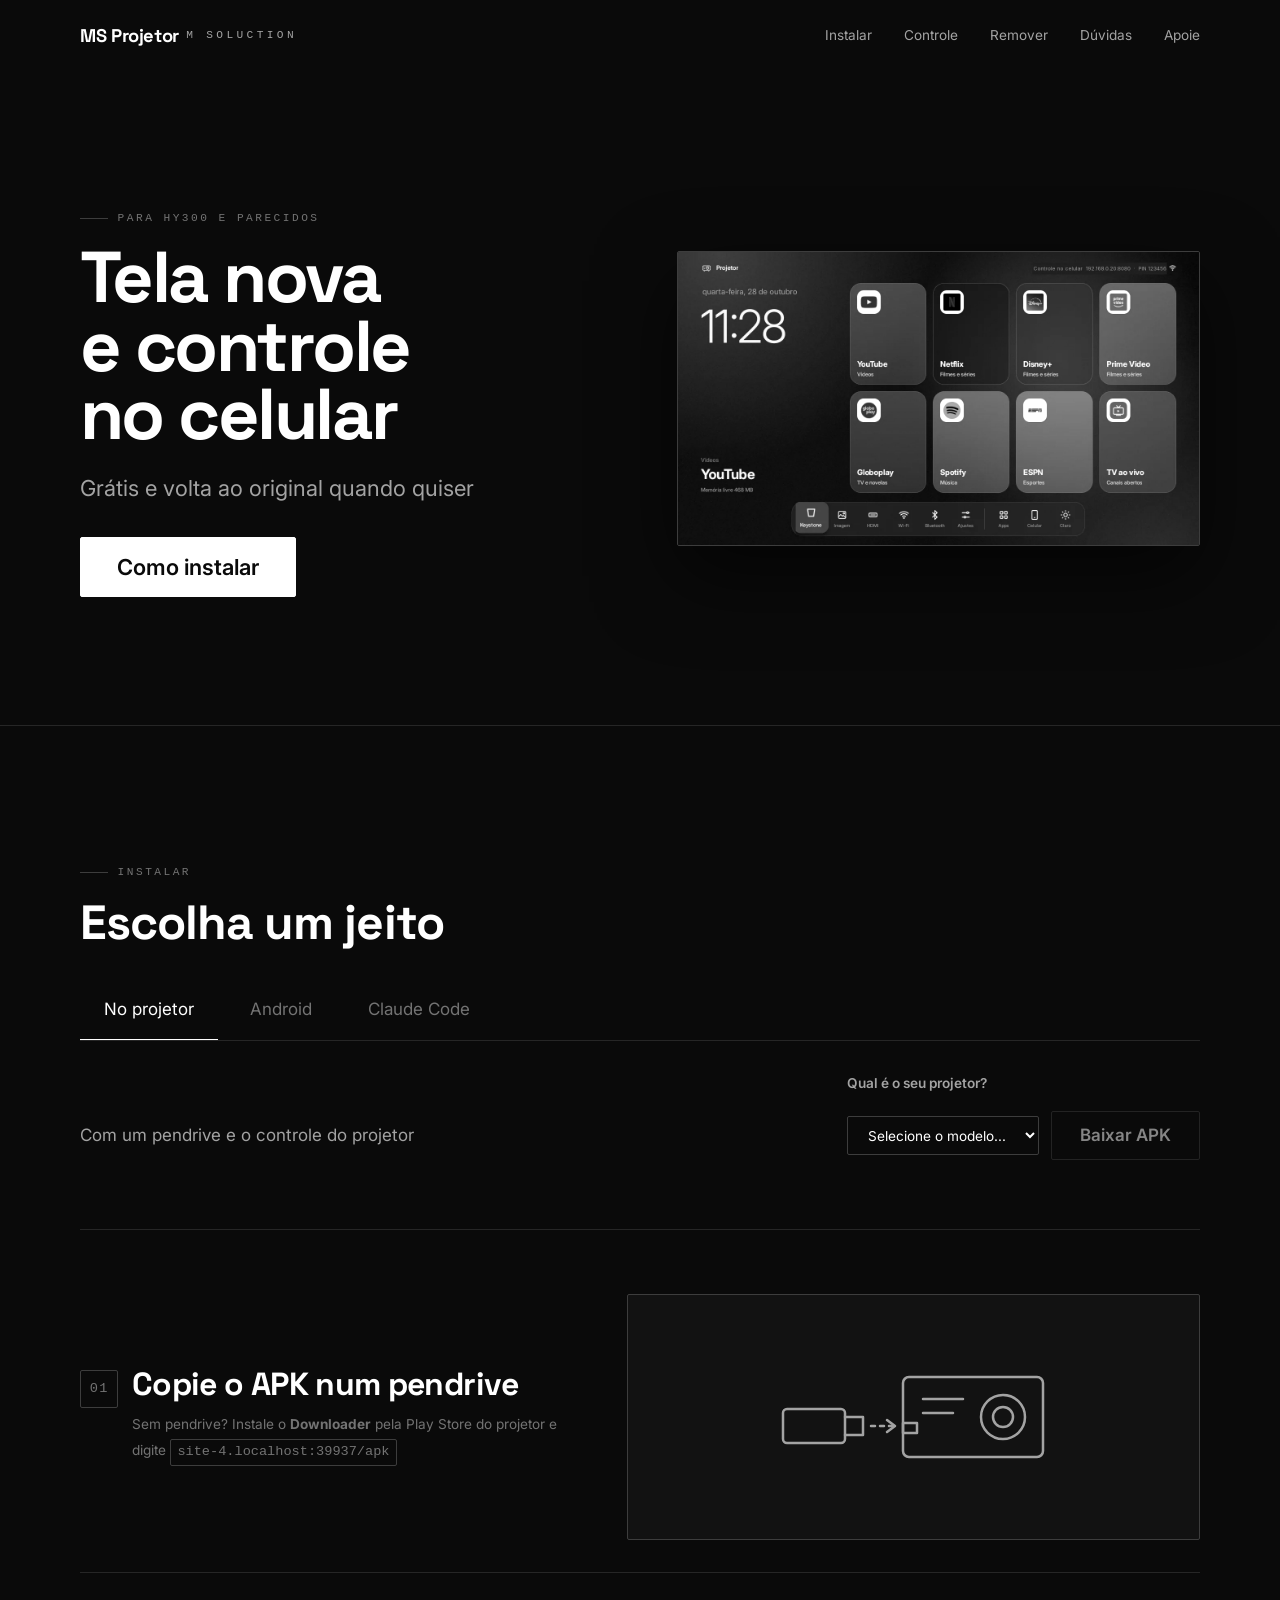
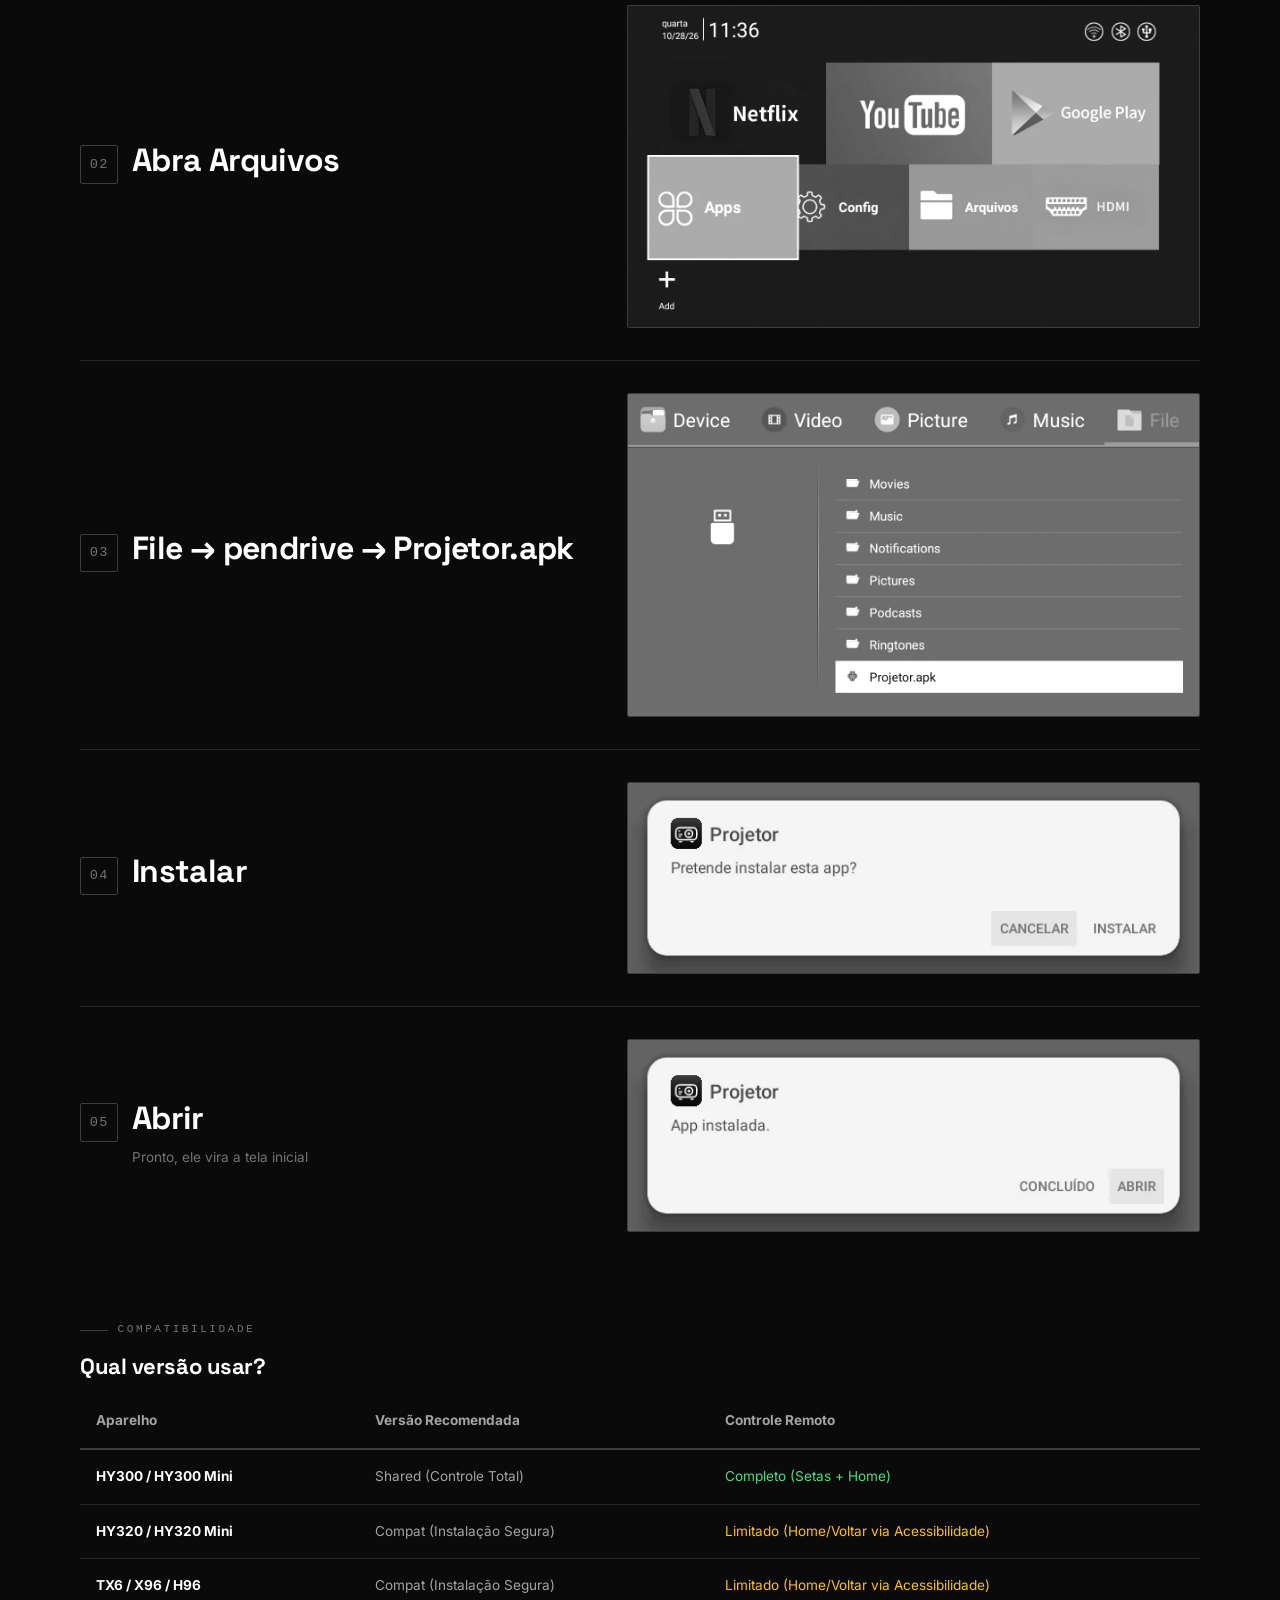
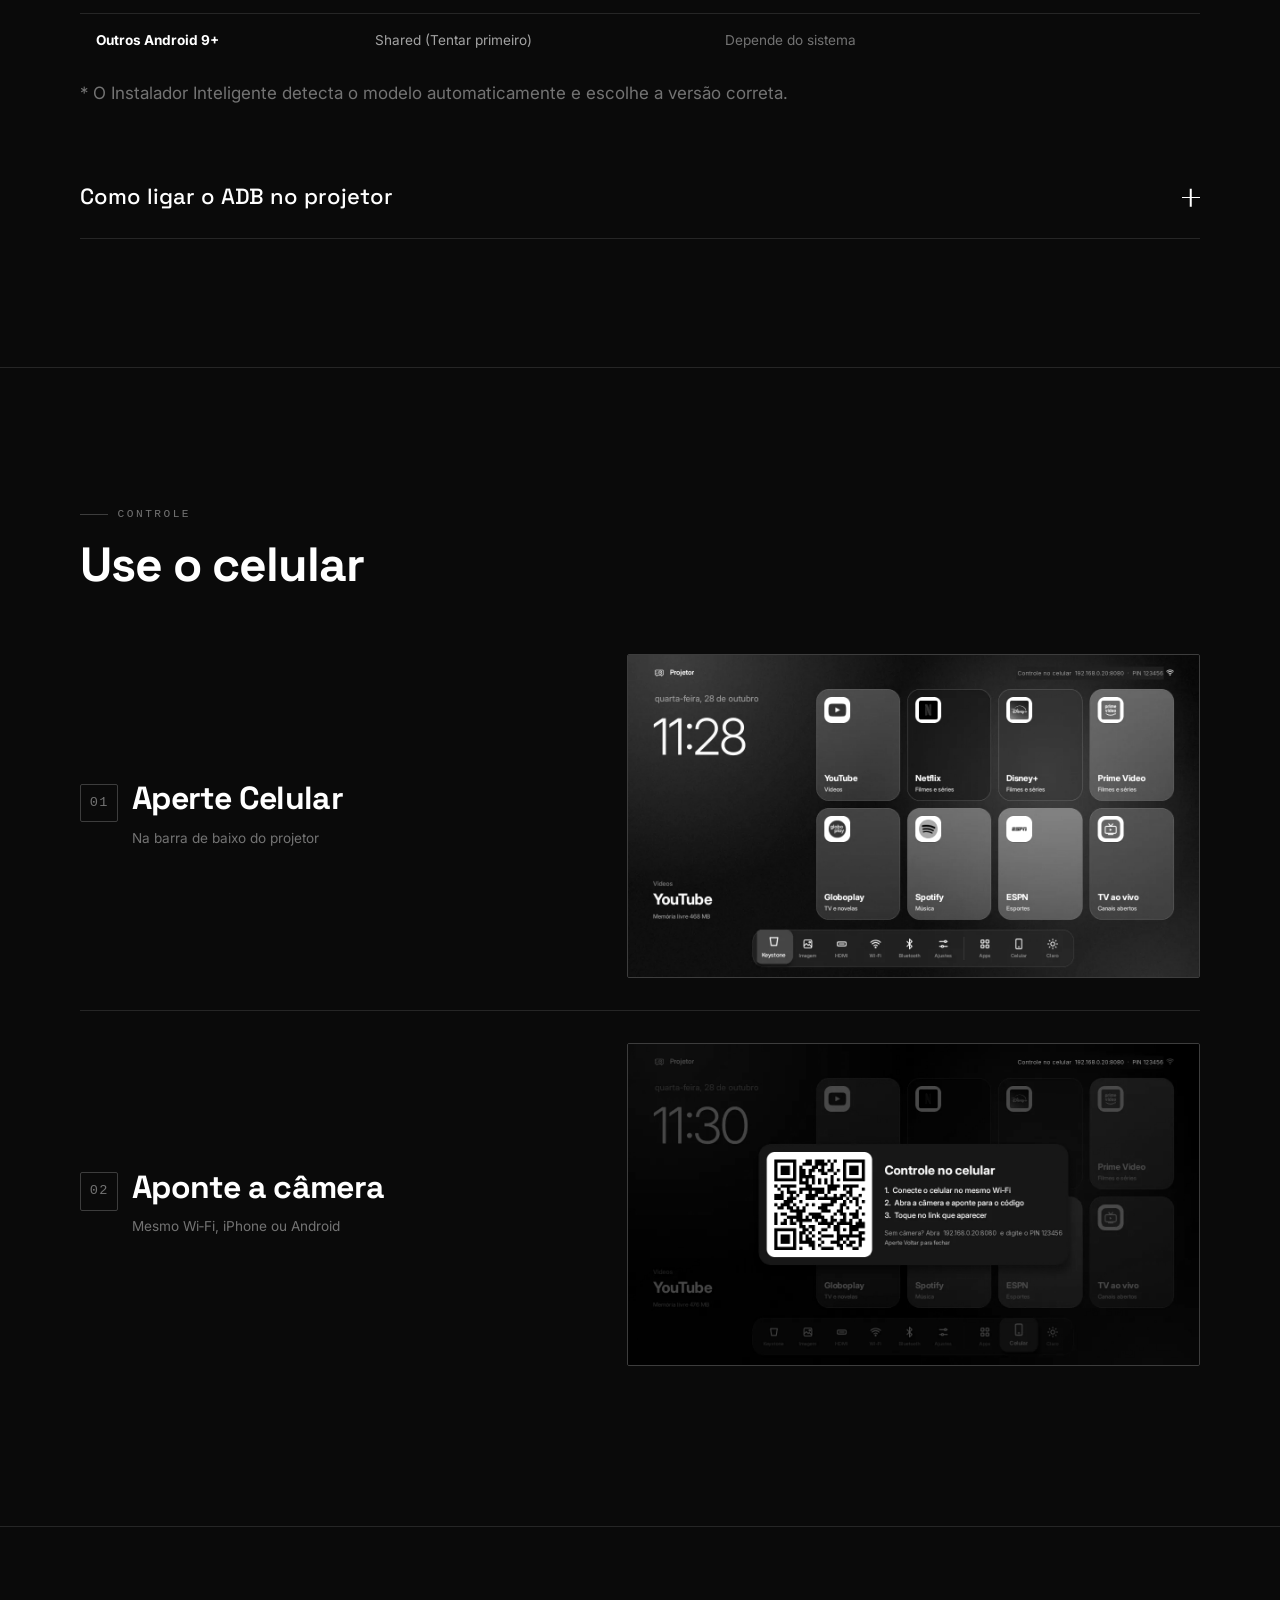
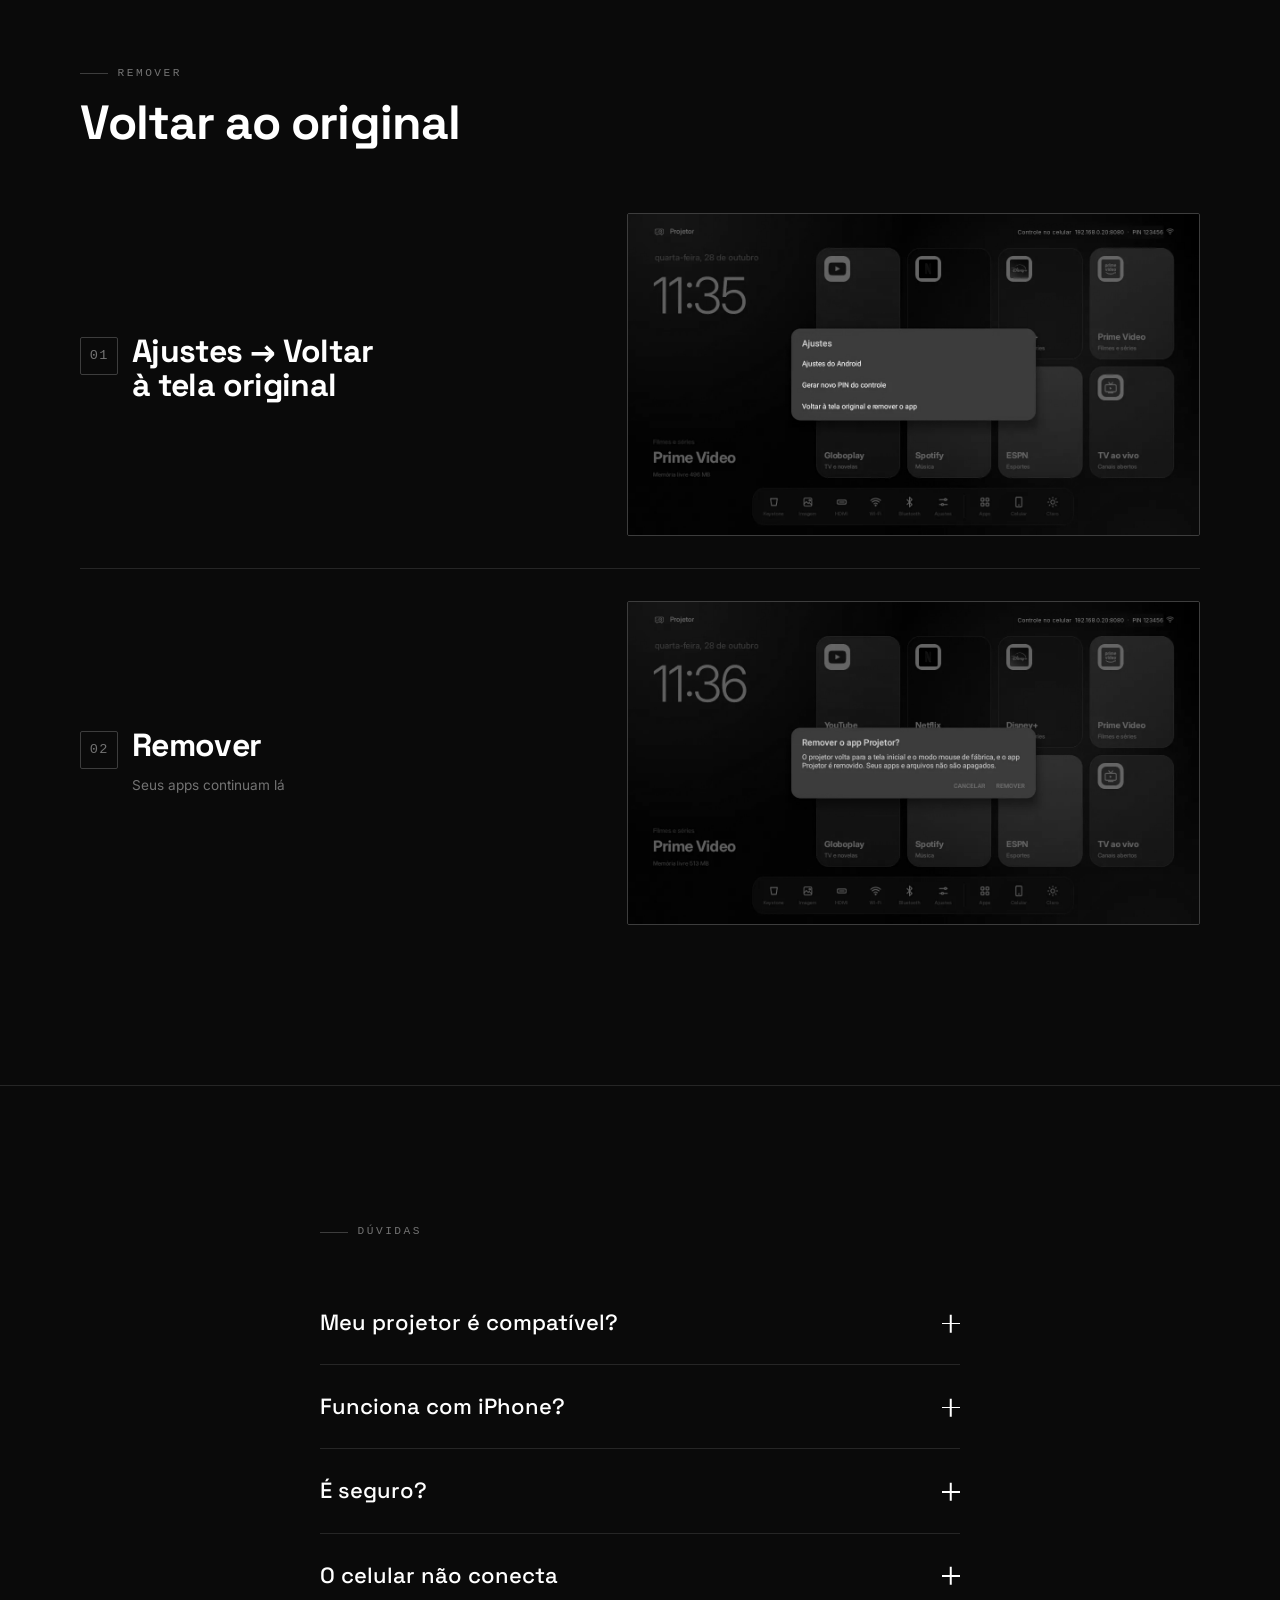
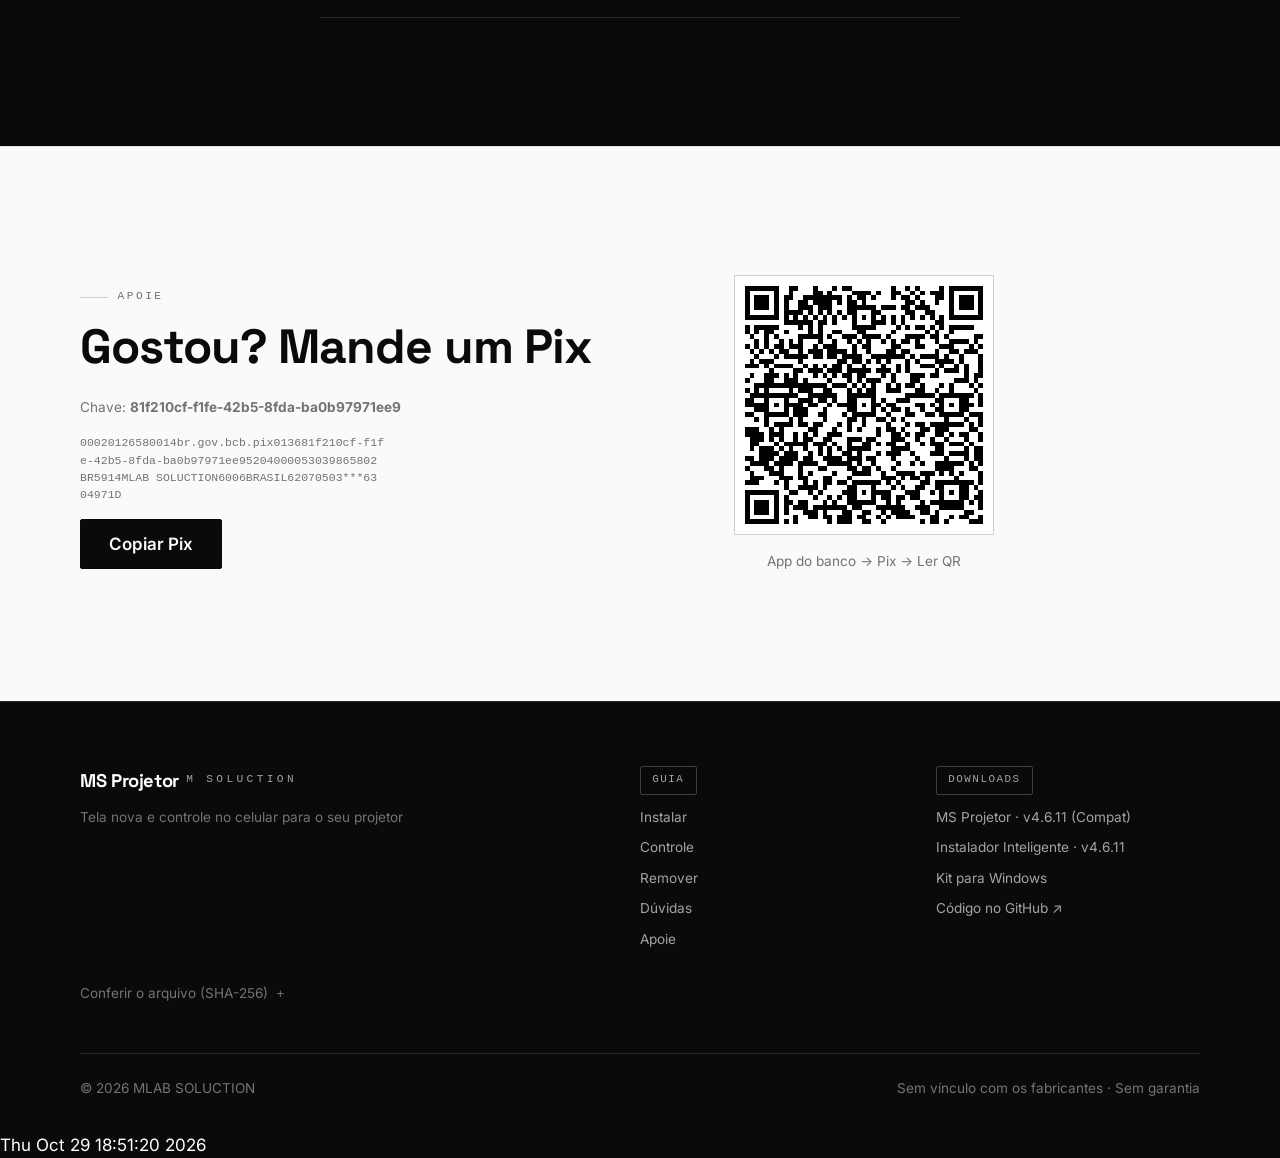
==== commit f0fc1228: "fix: clean rebuild v4.6.11 with exported fix and unique filename V6" ====
--- a/site/index.html
+++ b/site/index.html
@@ -517,7 +517,7 @@
         <div class="tabs__panel" role="tabpanel" id="p-celular" aria-labelledby="tab-celular">
           <div class="method-head">
             <p class="muted">Pelo celular, no mesmo Wi‑Fi do projetor</p>
-            <a href="downloads/MS-Instalador-V5-FIX-MANIFEST.apk" class="btn btn--ghost" download>Baixar instalador (v4.6.10 - Inteligente)</a>
+            <a href="downloads/MS-Instalador-V6-LIMPO.apk" class="btn btn--ghost" download>Baixar instalador (v4.6.11 - Inteligente)</a>
           </div>
           <ol class="steps steps--phones">
             <li class="step"><div class="step__text"><h3>Abra e toque em Procurar</h3><p class="subtle">Antes, <a href="#adb" data-open-adb>ligue o ADB no projetor</a>. Se o Android pedir, permita instalar desta fonte</p></div><figure class="phone" aria-label="Ilustração da tela do instalador"><div class="phone__screen"><p class="ph-t">Instalar o Projetor</p><p class="ph-s">Tela nova e controle pelo celular</p><div class="ph-step"><span>1</span>Mesmo Wi‑Fi</div><div class="ph-step"><span>2</span>Depuração USB ligada</div><div class="ph-btn">Procurar projetor</div><p class="ph-s ph-s--sm">Ou digite o IP</p><div class="ph-input">192.168.0.20</div><div class="ph-btn ph-btn--ghost">Conectar</div></div></figure></li>
@@ -691,8 +691,8 @@
       </nav>
       <div class="foot__col">
         <p class="badge">Downloads</p>
-        <a href="downloads/MS-Projetor-NUCLEAR-FIX.apk" download>MS Projetor · v4.6.10 (Compat)</a>
-        <a href="downloads/MS-Instalador-V5-FIX-MANIFEST.apk" download>Instalador Inteligente · v4.6.10</a>
+        <a href="downloads/MS-Projetor-NUCLEAR-FIX.apk" download>MS Projetor · v4.6.11 (Compat)</a>
+        <a href="downloads/MS-Instalador-V6-LIMPO.apk" download>Instalador Inteligente · v4.6.11</a>
         <a href="downloads/projetor-kit-pc.zip" download>Kit para Windows</a>
         <a href="https://github.com/krnsubmundoclan-web/projetor-hy300" target="_blank" rel="noopener">Código no GitHub ↗</a>
       </div>
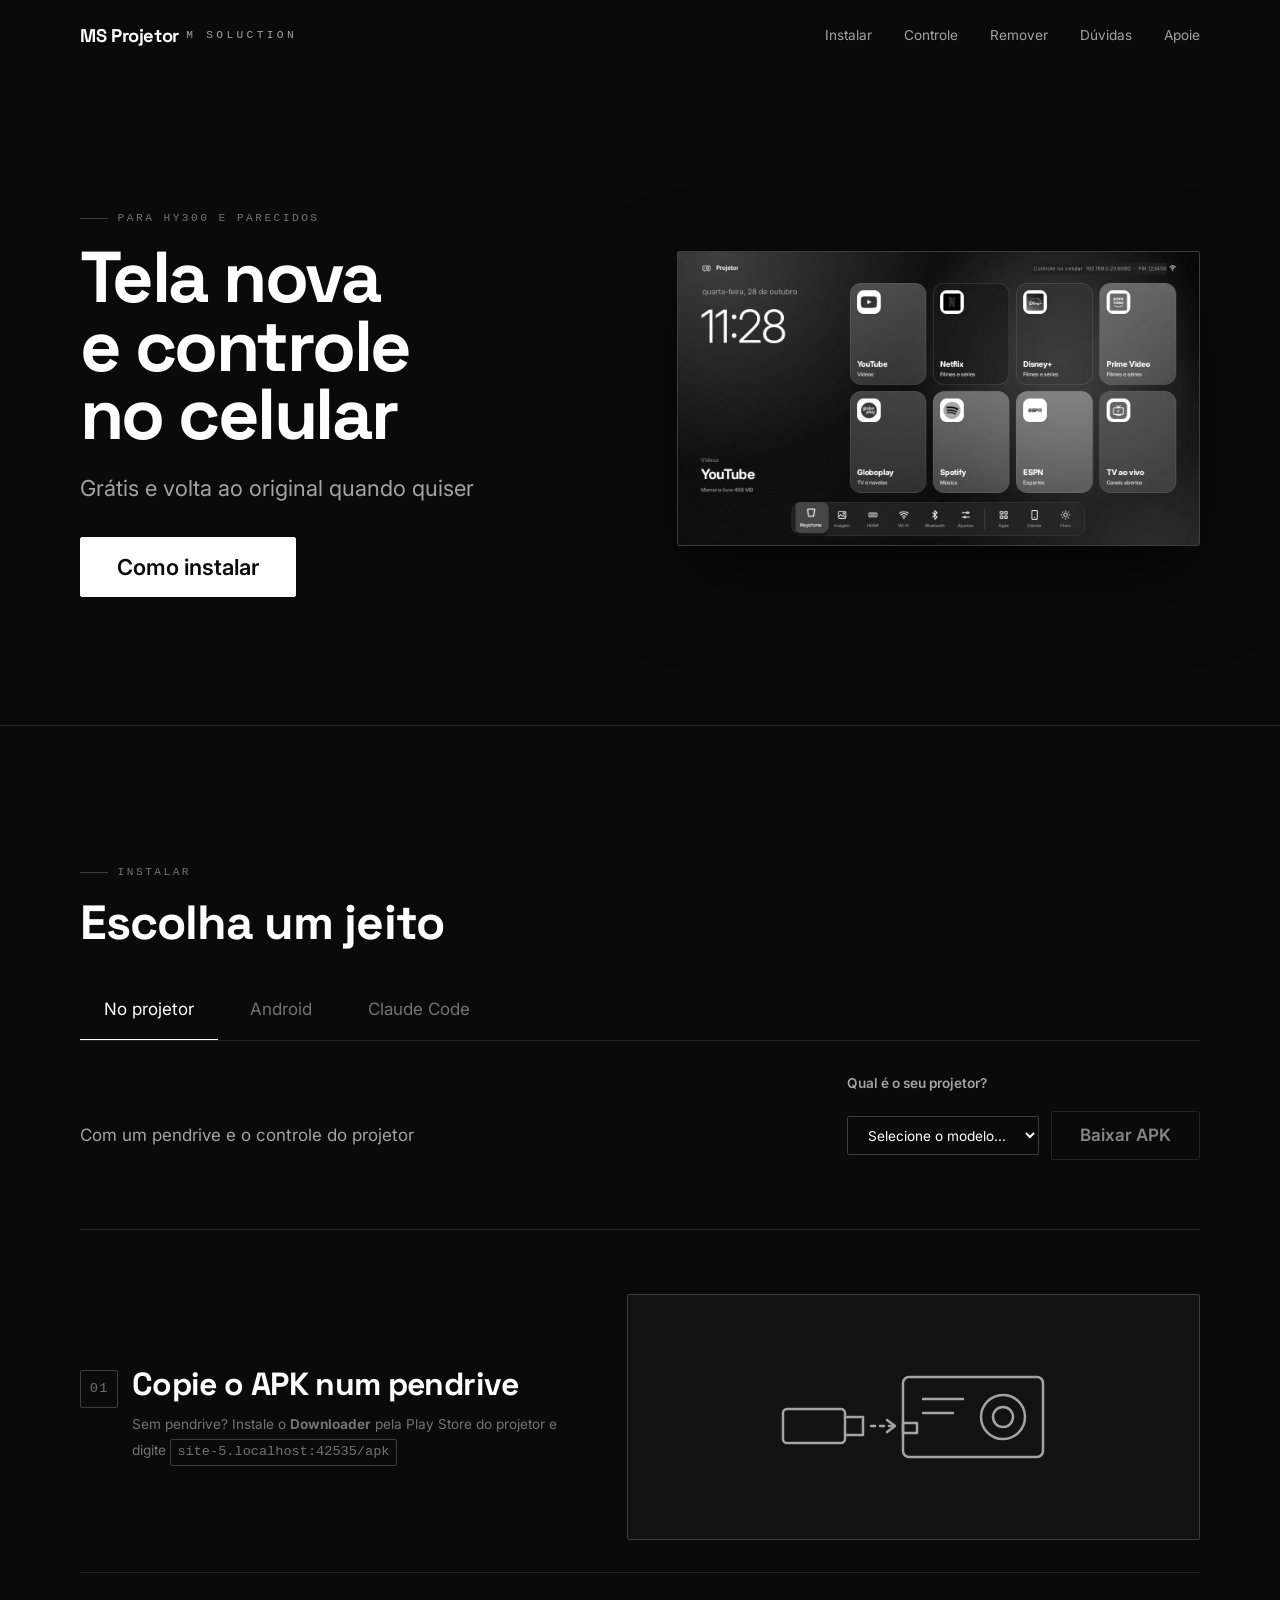
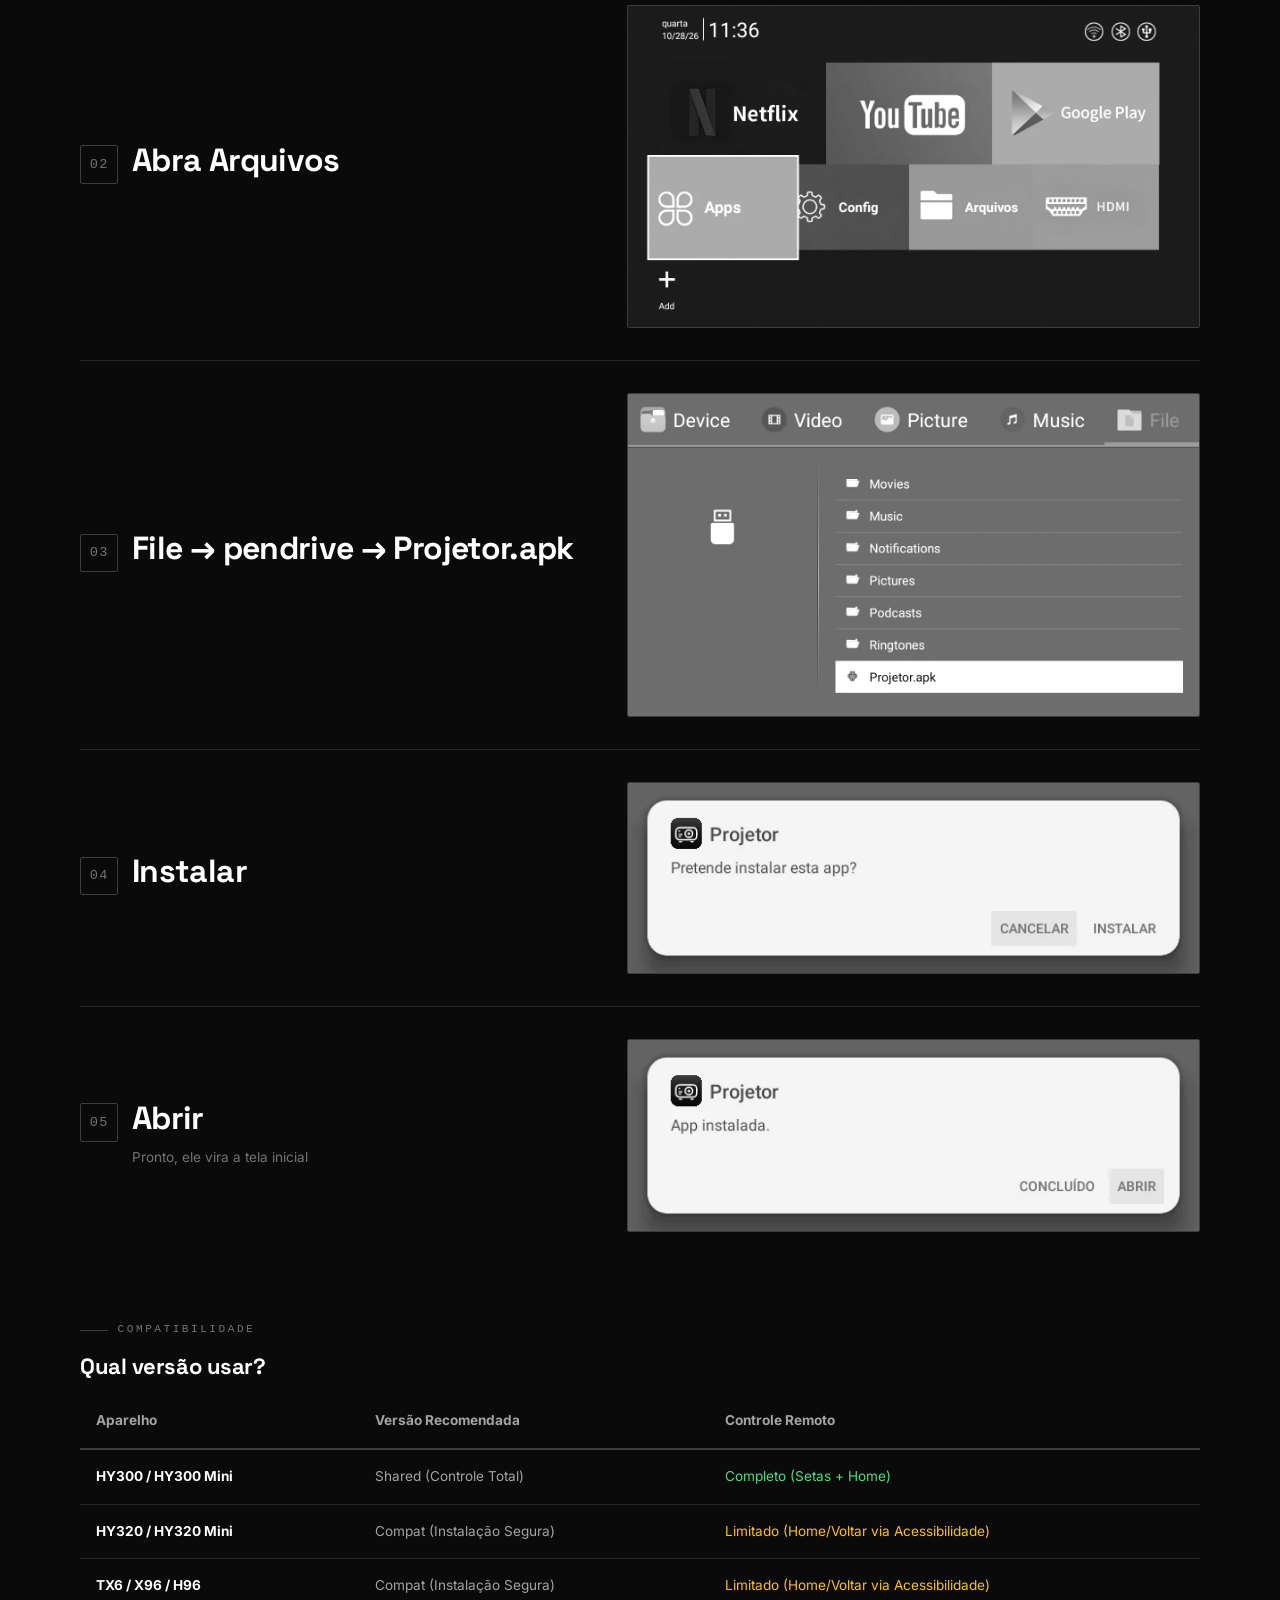
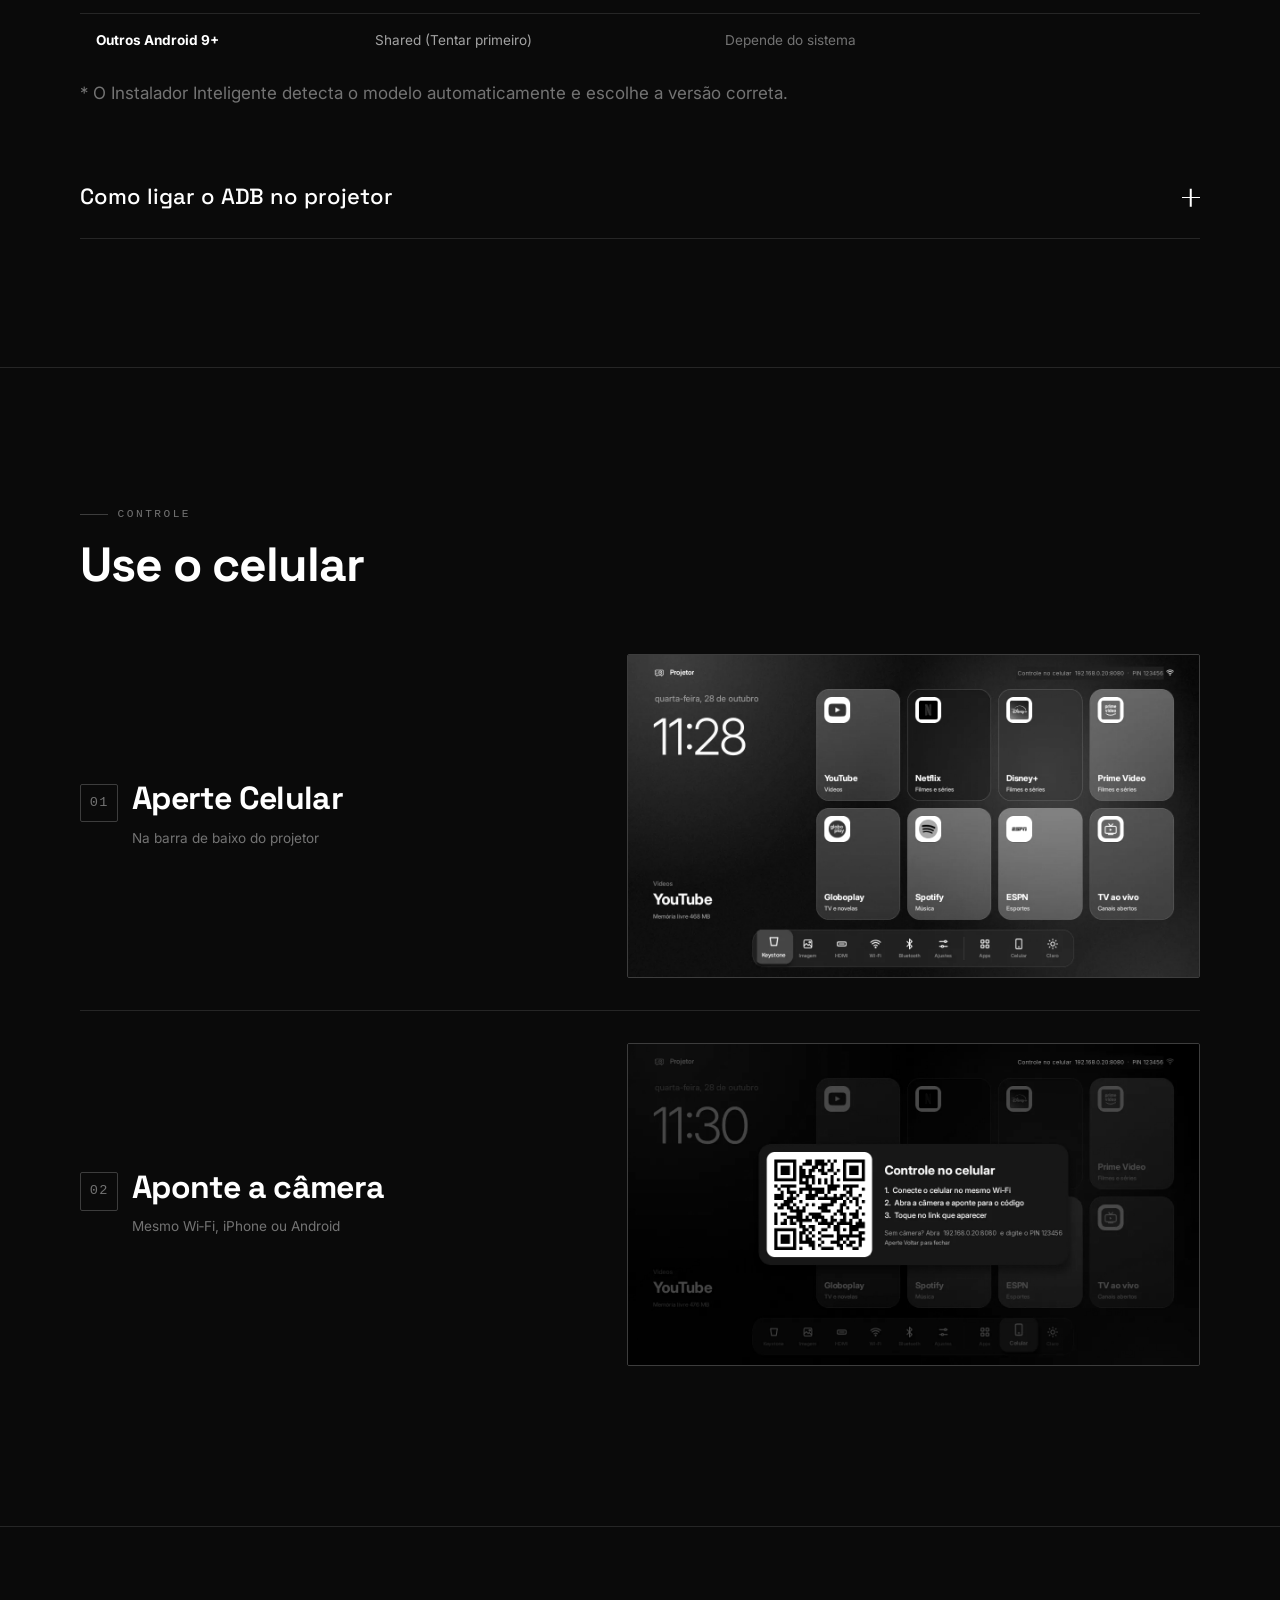
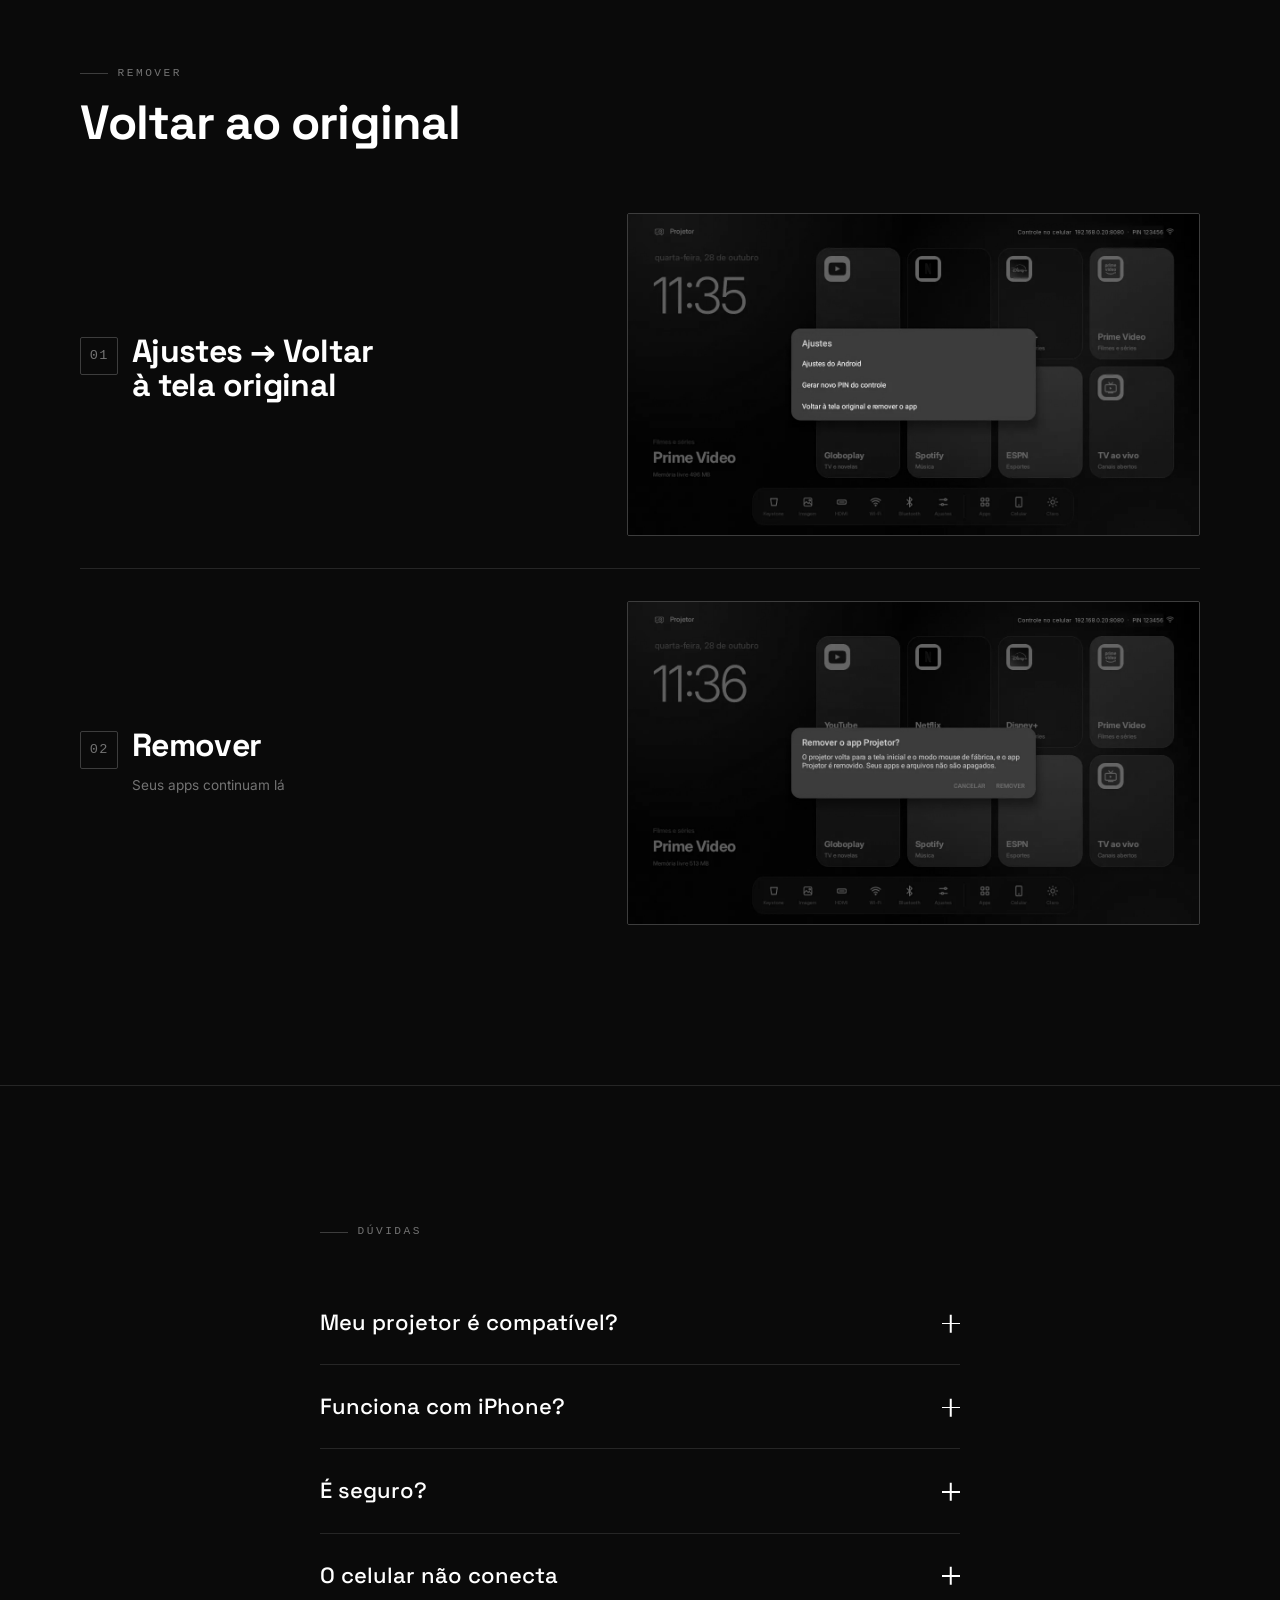
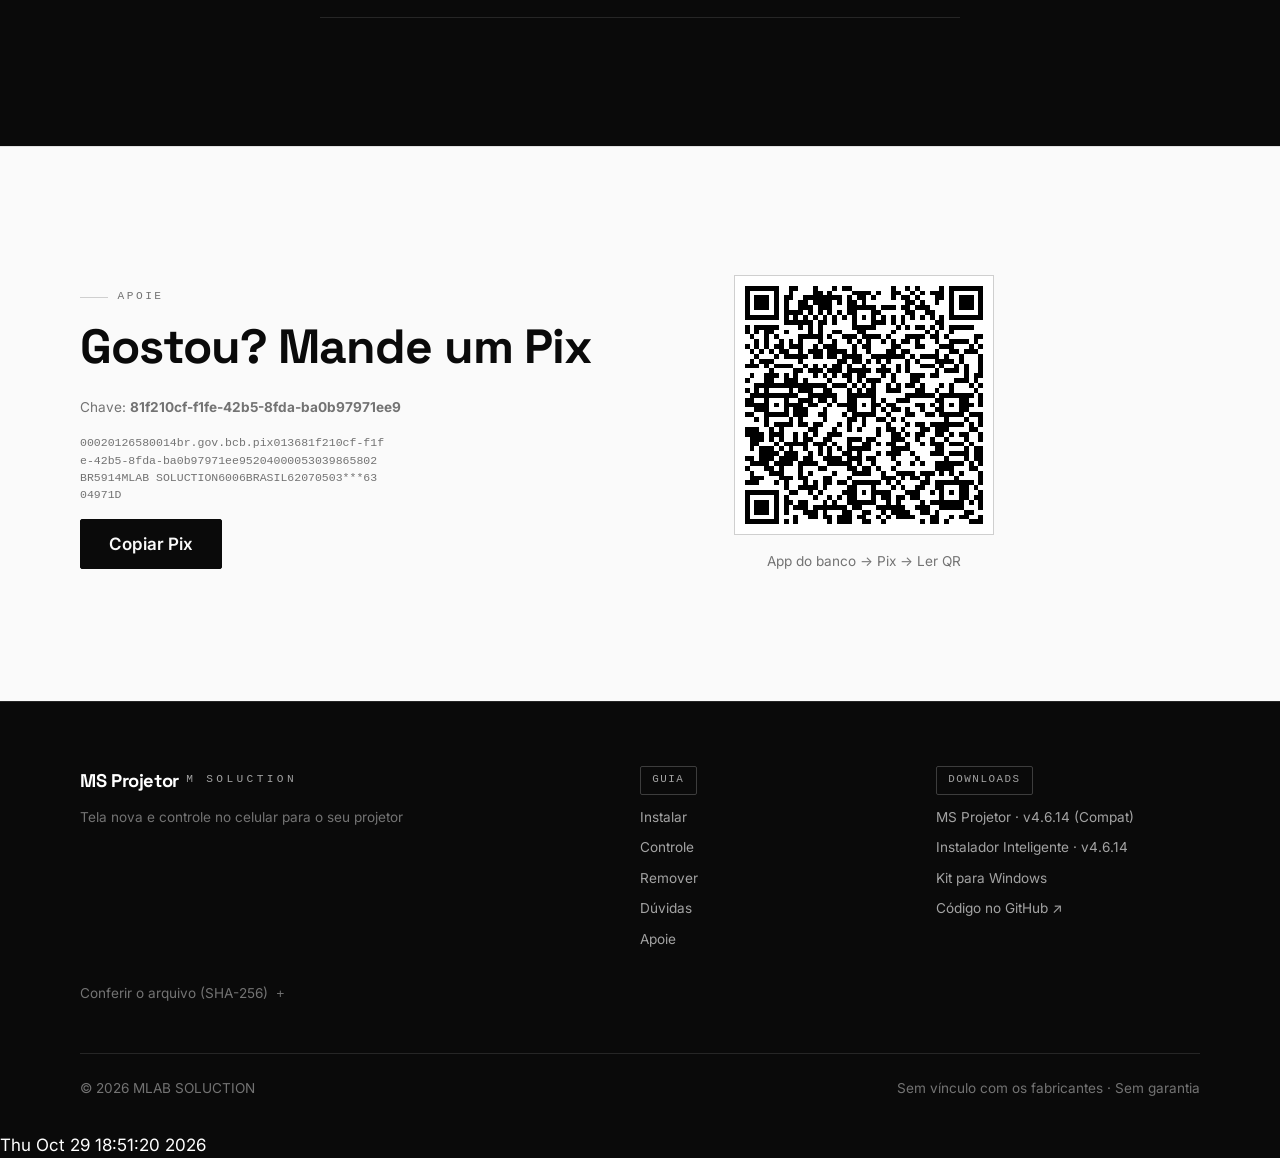
==== commit 2f6ce19d: "fix: force targetSdk 28 to bypass strict manifest checks and restore legacy functionality" ====
--- a/site/index.html
+++ b/site/index.html
@@ -517,7 +517,7 @@
         <div class="tabs__panel" role="tabpanel" id="p-celular" aria-labelledby="tab-celular">
           <div class="method-head">
             <p class="muted">Pelo celular, no mesmo Wi‑Fi do projetor</p>
-            <a href="downloads/MS-Instalador-V6-LIMPO.apk" class="btn btn--ghost" download>Baixar instalador (v4.6.11 - Inteligente)</a>
+            <a href="downloads/MS-Instalador-V9-LEGACY-SDK28.apk" class="btn btn--ghost" download>Baixar instalador (v4.6.14 - Inteligente)</a>
           </div>
           <ol class="steps steps--phones">
             <li class="step"><div class="step__text"><h3>Abra e toque em Procurar</h3><p class="subtle">Antes, <a href="#adb" data-open-adb>ligue o ADB no projetor</a>. Se o Android pedir, permita instalar desta fonte</p></div><figure class="phone" aria-label="Ilustração da tela do instalador"><div class="phone__screen"><p class="ph-t">Instalar o Projetor</p><p class="ph-s">Tela nova e controle pelo celular</p><div class="ph-step"><span>1</span>Mesmo Wi‑Fi</div><div class="ph-step"><span>2</span>Depuração USB ligada</div><div class="ph-btn">Procurar projetor</div><p class="ph-s ph-s--sm">Ou digite o IP</p><div class="ph-input">192.168.0.20</div><div class="ph-btn ph-btn--ghost">Conectar</div></div></figure></li>
@@ -691,8 +691,8 @@
       </nav>
       <div class="foot__col">
         <p class="badge">Downloads</p>
-        <a href="downloads/MS-Projetor-NUCLEAR-FIX.apk" download>MS Projetor · v4.6.11 (Compat)</a>
-        <a href="downloads/MS-Instalador-V6-LIMPO.apk" download>Instalador Inteligente · v4.6.11</a>
+        <a href="downloads/MS-Projetor-NUCLEAR-FIX.apk" download>MS Projetor · v4.6.14 (Compat)</a>
+        <a href="downloads/MS-Instalador-V9-LEGACY-SDK28.apk" download>Instalador Inteligente · v4.6.14</a>
         <a href="downloads/projetor-kit-pc.zip" download>Kit para Windows</a>
         <a href="https://github.com/krnsubmundoclan-web/projetor-hy300" target="_blank" rel="noopener">Código no GitHub ↗</a>
       </div>
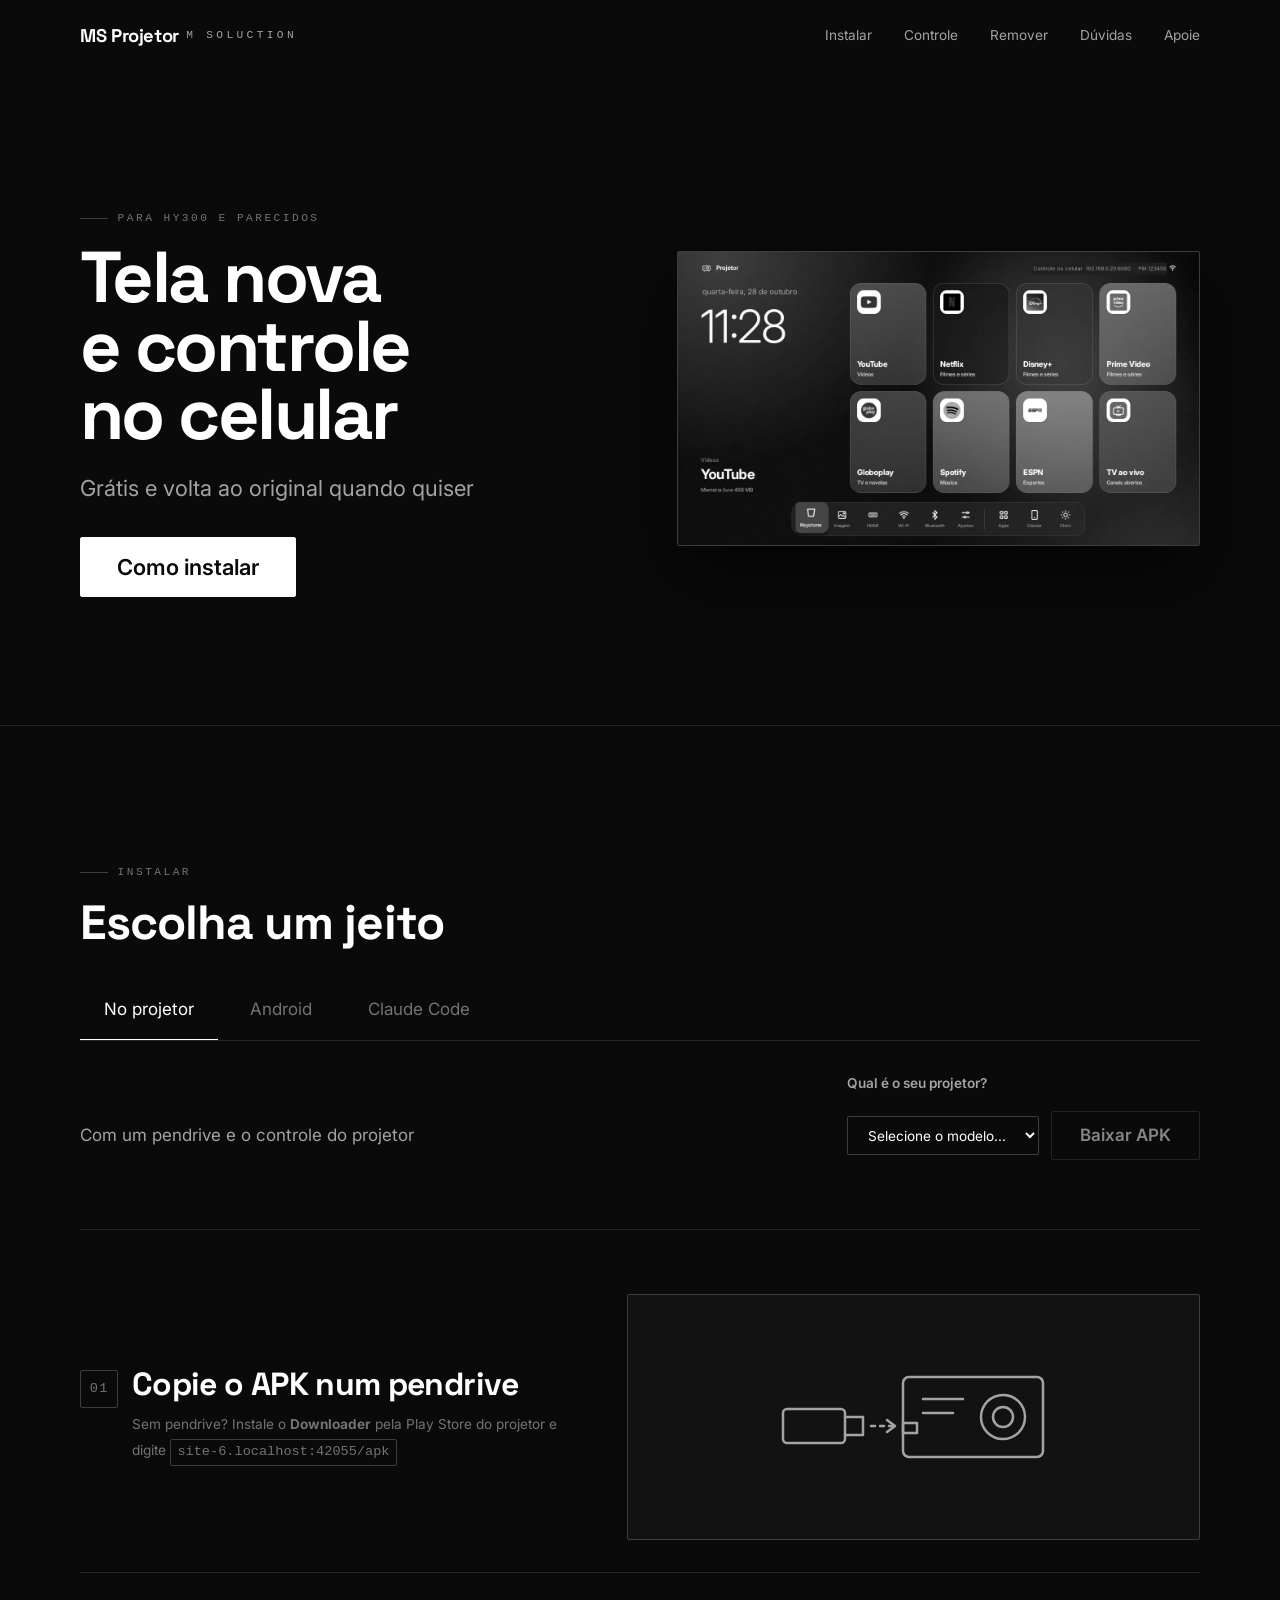
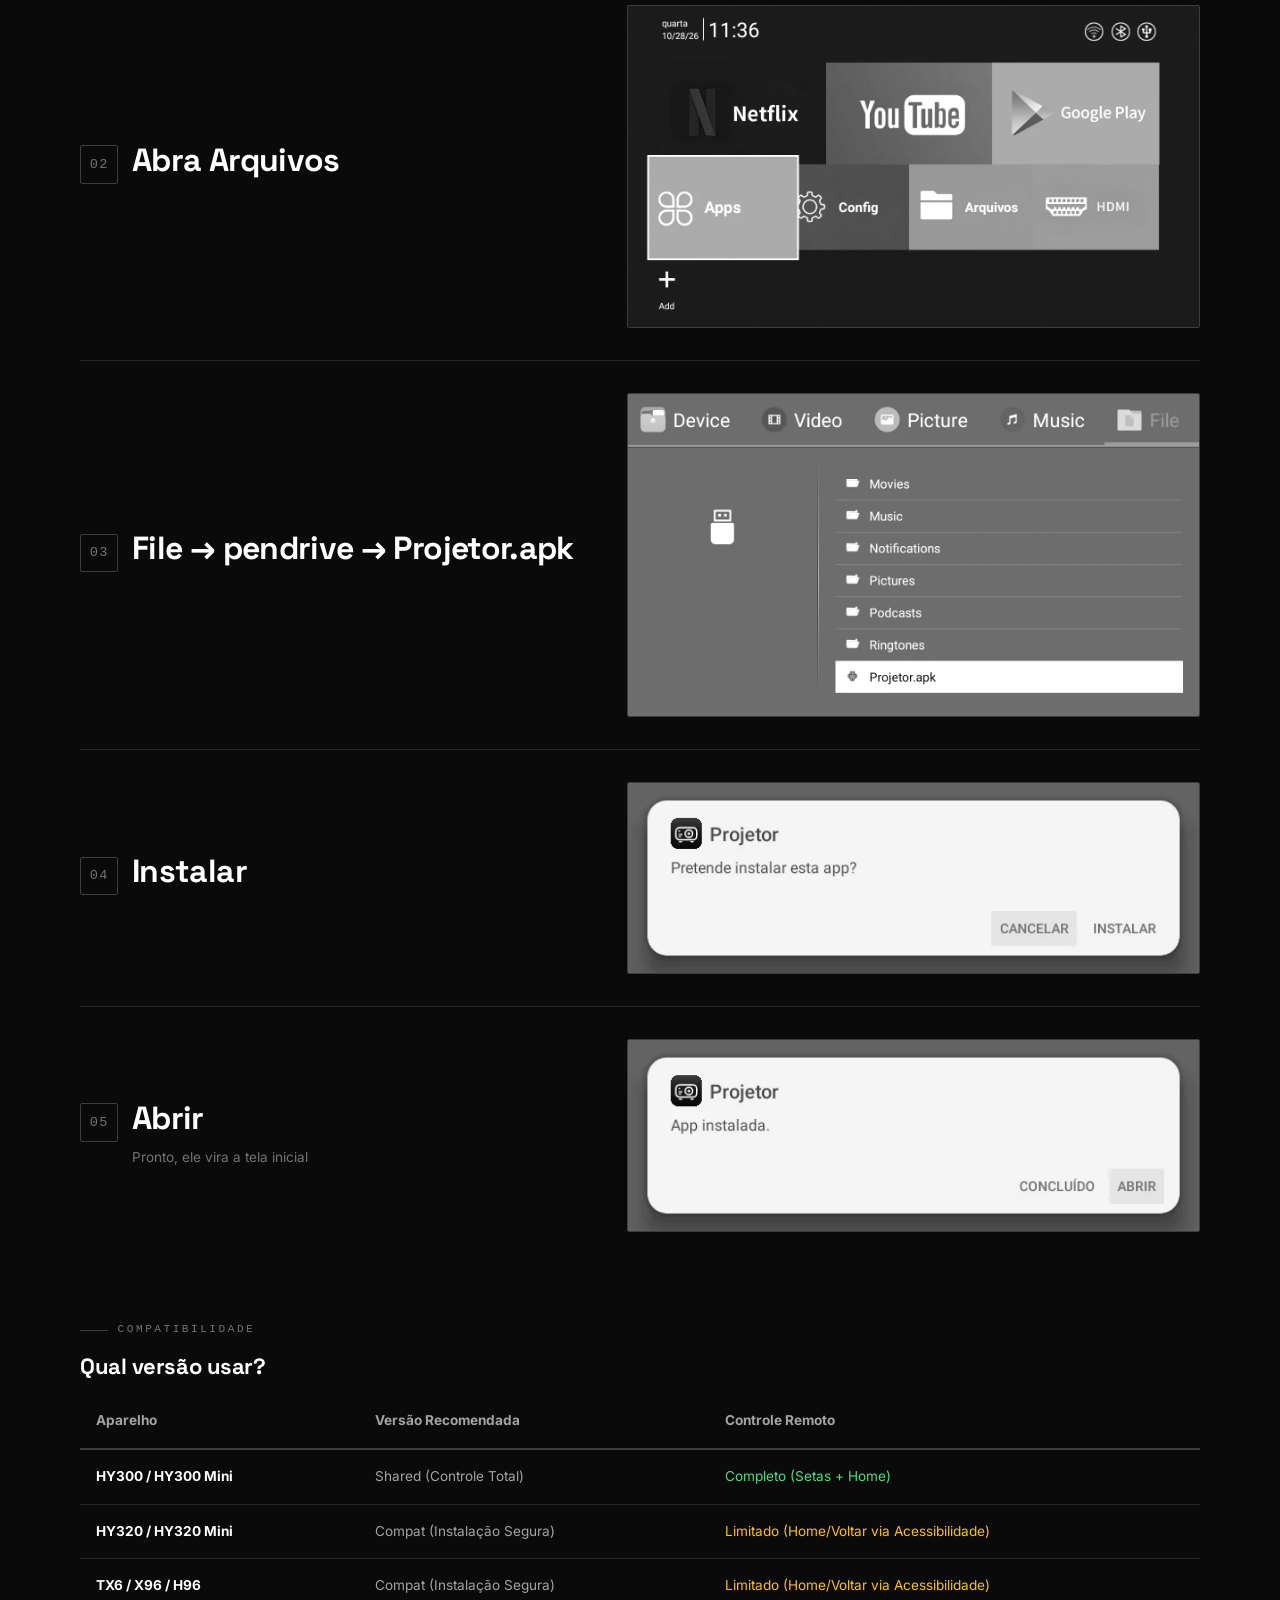
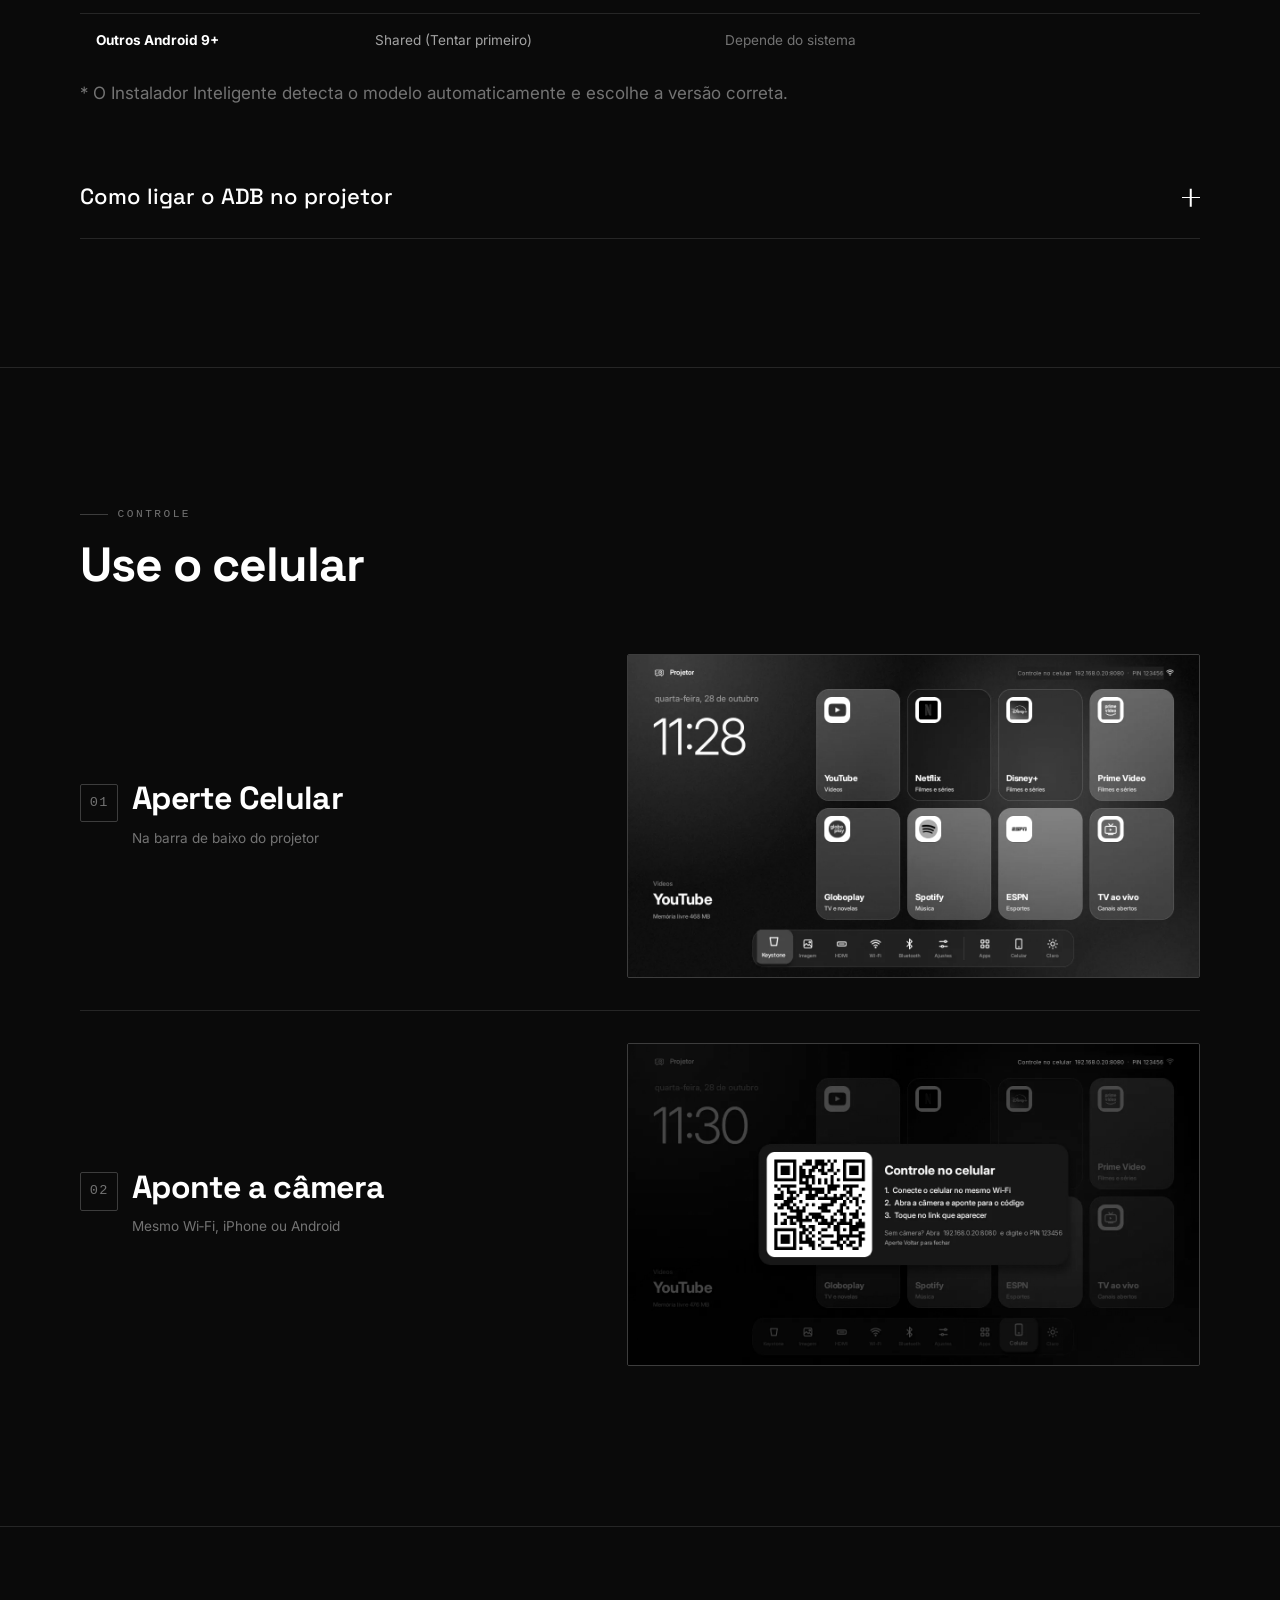
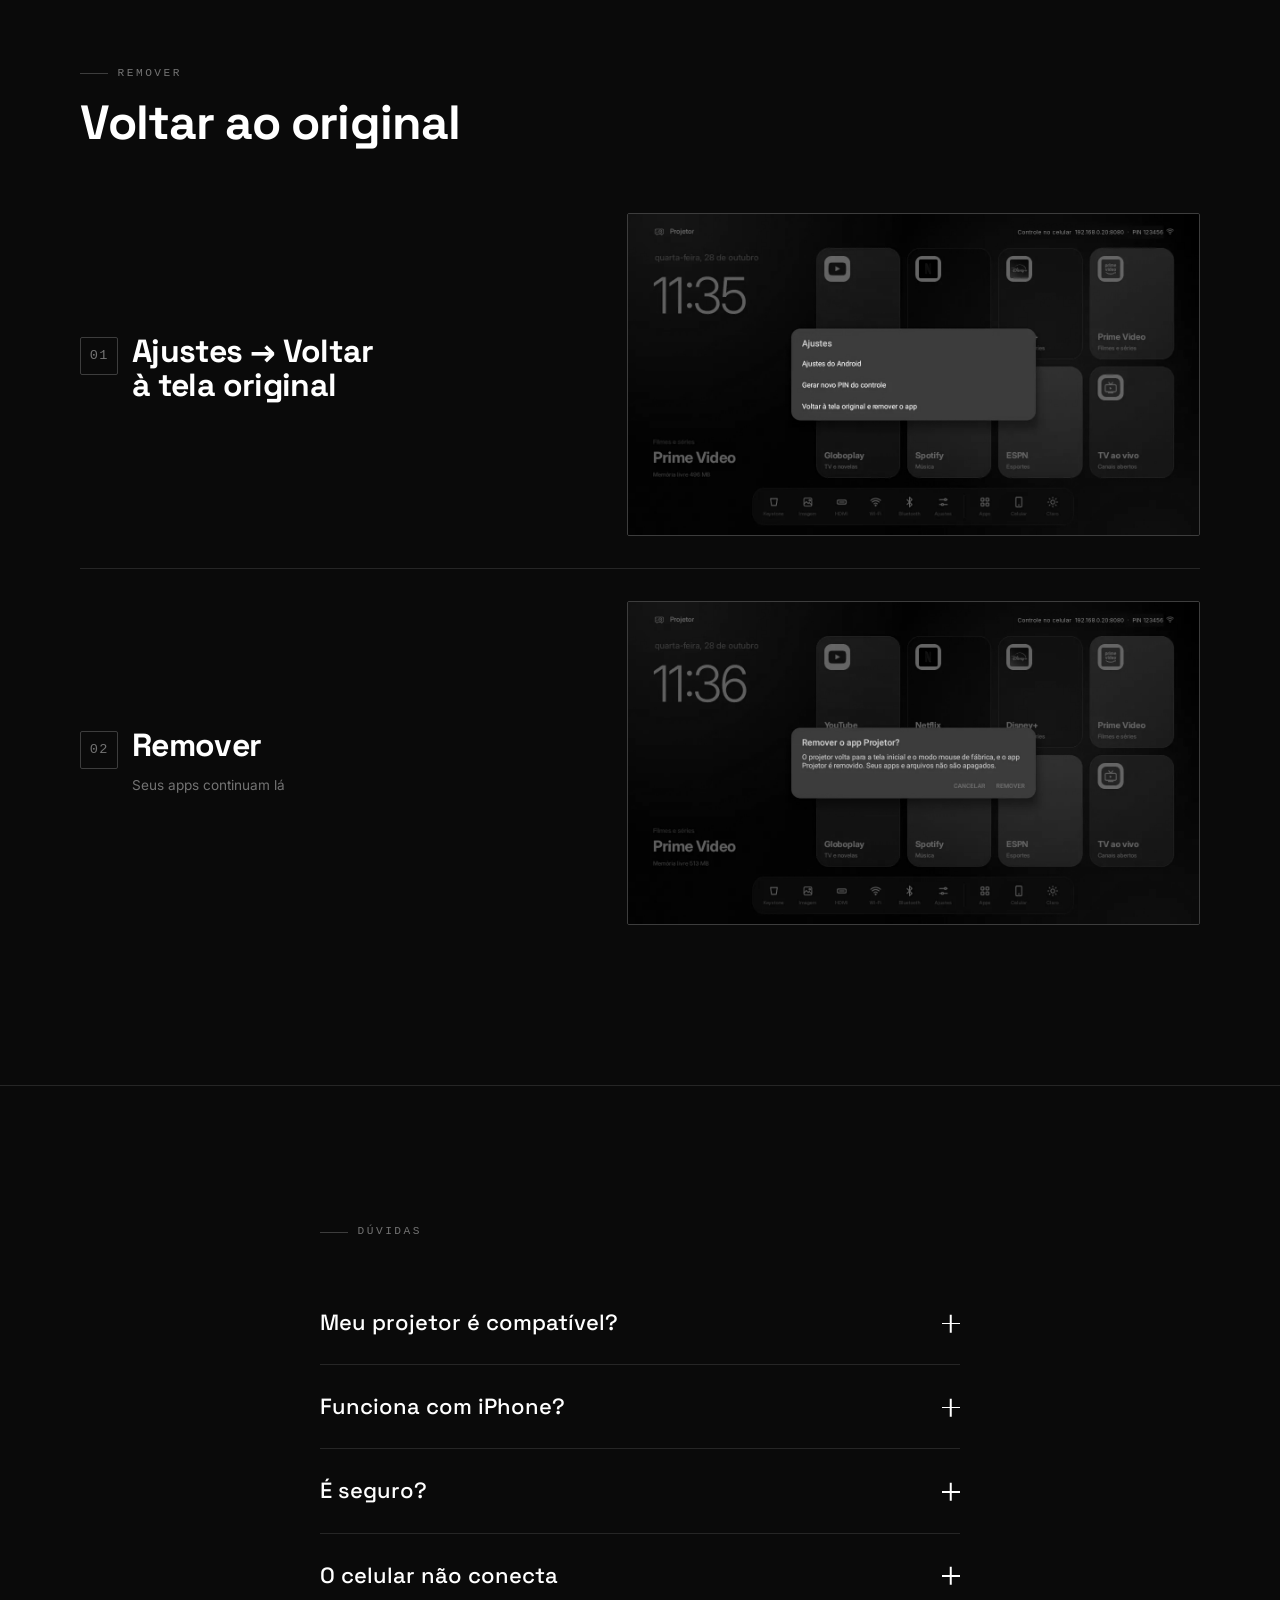
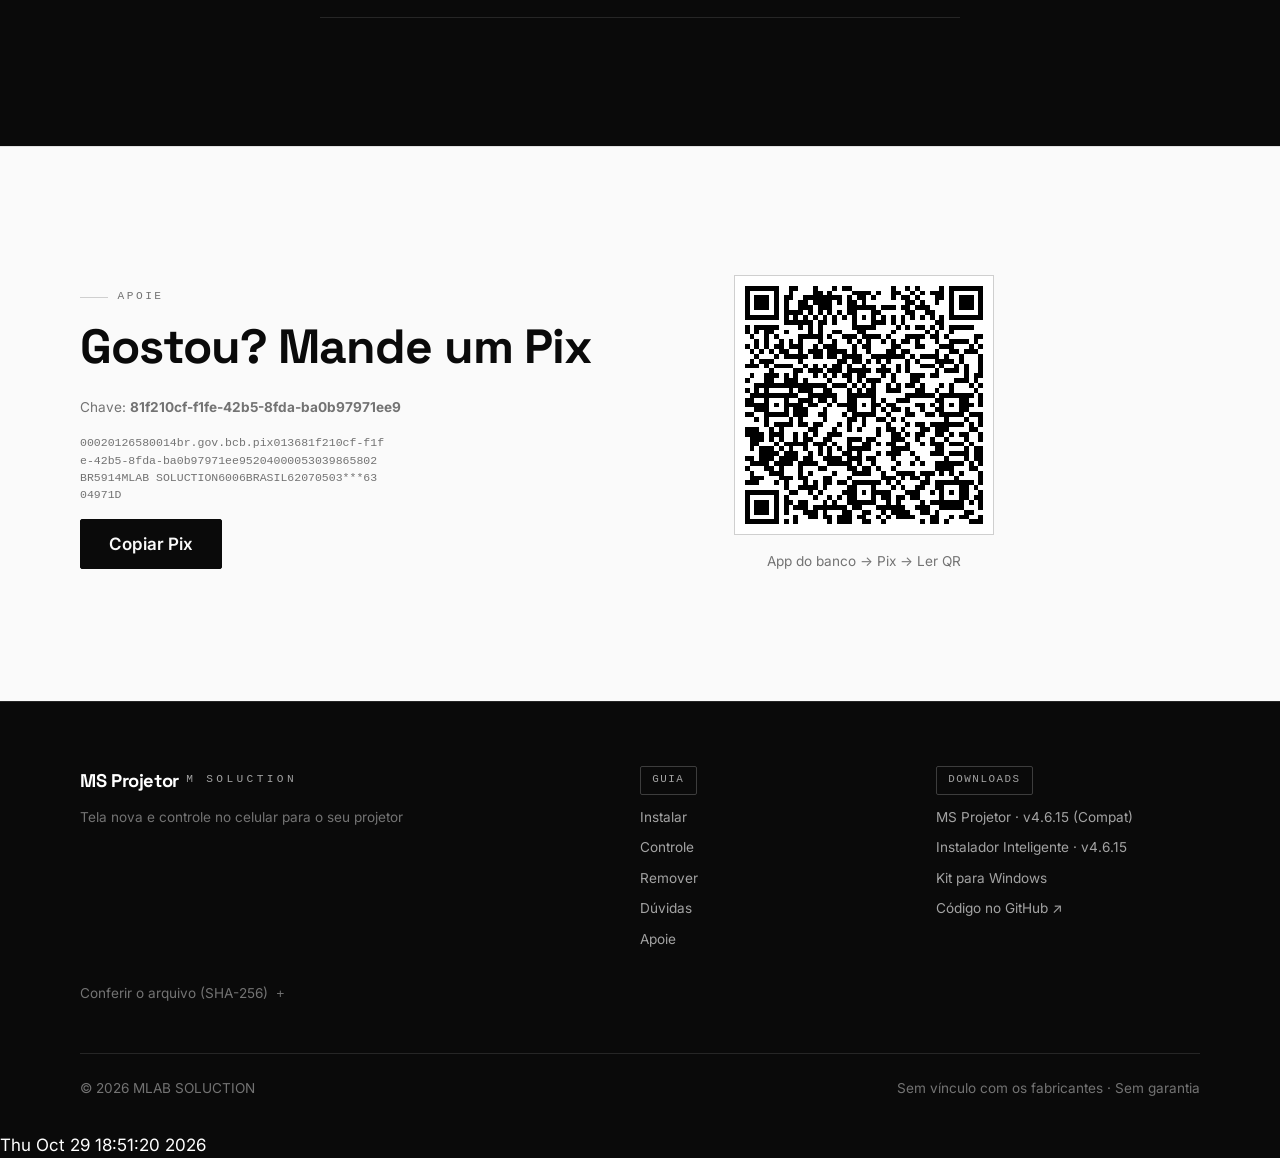
==== commit 682e18e2: "fix: verify manifest binary, force unique filename V10 to ensure fallback button and exported flag" ====
--- a/site/index.html
+++ b/site/index.html
@@ -517,7 +517,7 @@
         <div class="tabs__panel" role="tabpanel" id="p-celular" aria-labelledby="tab-celular">
           <div class="method-head">
             <p class="muted">Pelo celular, no mesmo Wi‑Fi do projetor</p>
-            <a href="downloads/MS-Instalador-V9-LEGACY-SDK28.apk" class="btn btn--ghost" download>Baixar instalador (v4.6.14 - Inteligente)</a>
+            <a href="downloads/MS-Instalador-V10-ULTIMATE.apk" class="btn btn--ghost" download>Baixar instalador (v4.6.15 - Inteligente)</a>
           </div>
           <ol class="steps steps--phones">
             <li class="step"><div class="step__text"><h3>Abra e toque em Procurar</h3><p class="subtle">Antes, <a href="#adb" data-open-adb>ligue o ADB no projetor</a>. Se o Android pedir, permita instalar desta fonte</p></div><figure class="phone" aria-label="Ilustração da tela do instalador"><div class="phone__screen"><p class="ph-t">Instalar o Projetor</p><p class="ph-s">Tela nova e controle pelo celular</p><div class="ph-step"><span>1</span>Mesmo Wi‑Fi</div><div class="ph-step"><span>2</span>Depuração USB ligada</div><div class="ph-btn">Procurar projetor</div><p class="ph-s ph-s--sm">Ou digite o IP</p><div class="ph-input">192.168.0.20</div><div class="ph-btn ph-btn--ghost">Conectar</div></div></figure></li>
@@ -691,8 +691,8 @@
       </nav>
       <div class="foot__col">
         <p class="badge">Downloads</p>
-        <a href="downloads/MS-Projetor-NUCLEAR-FIX.apk" download>MS Projetor · v4.6.14 (Compat)</a>
-        <a href="downloads/MS-Instalador-V9-LEGACY-SDK28.apk" download>Instalador Inteligente · v4.6.14</a>
+        <a href="downloads/MS-Projetor-NUCLEAR-FIX.apk" download>MS Projetor · v4.6.15 (Compat)</a>
+        <a href="downloads/MS-Instalador-V10-ULTIMATE.apk" download>Instalador Inteligente · v4.6.15</a>
         <a href="downloads/projetor-kit-pc.zip" download>Kit para Windows</a>
         <a href="https://github.com/krnsubmundoclan-web/projetor-hy300" target="_blank" rel="noopener">Código no GitHub ↗</a>
       </div>
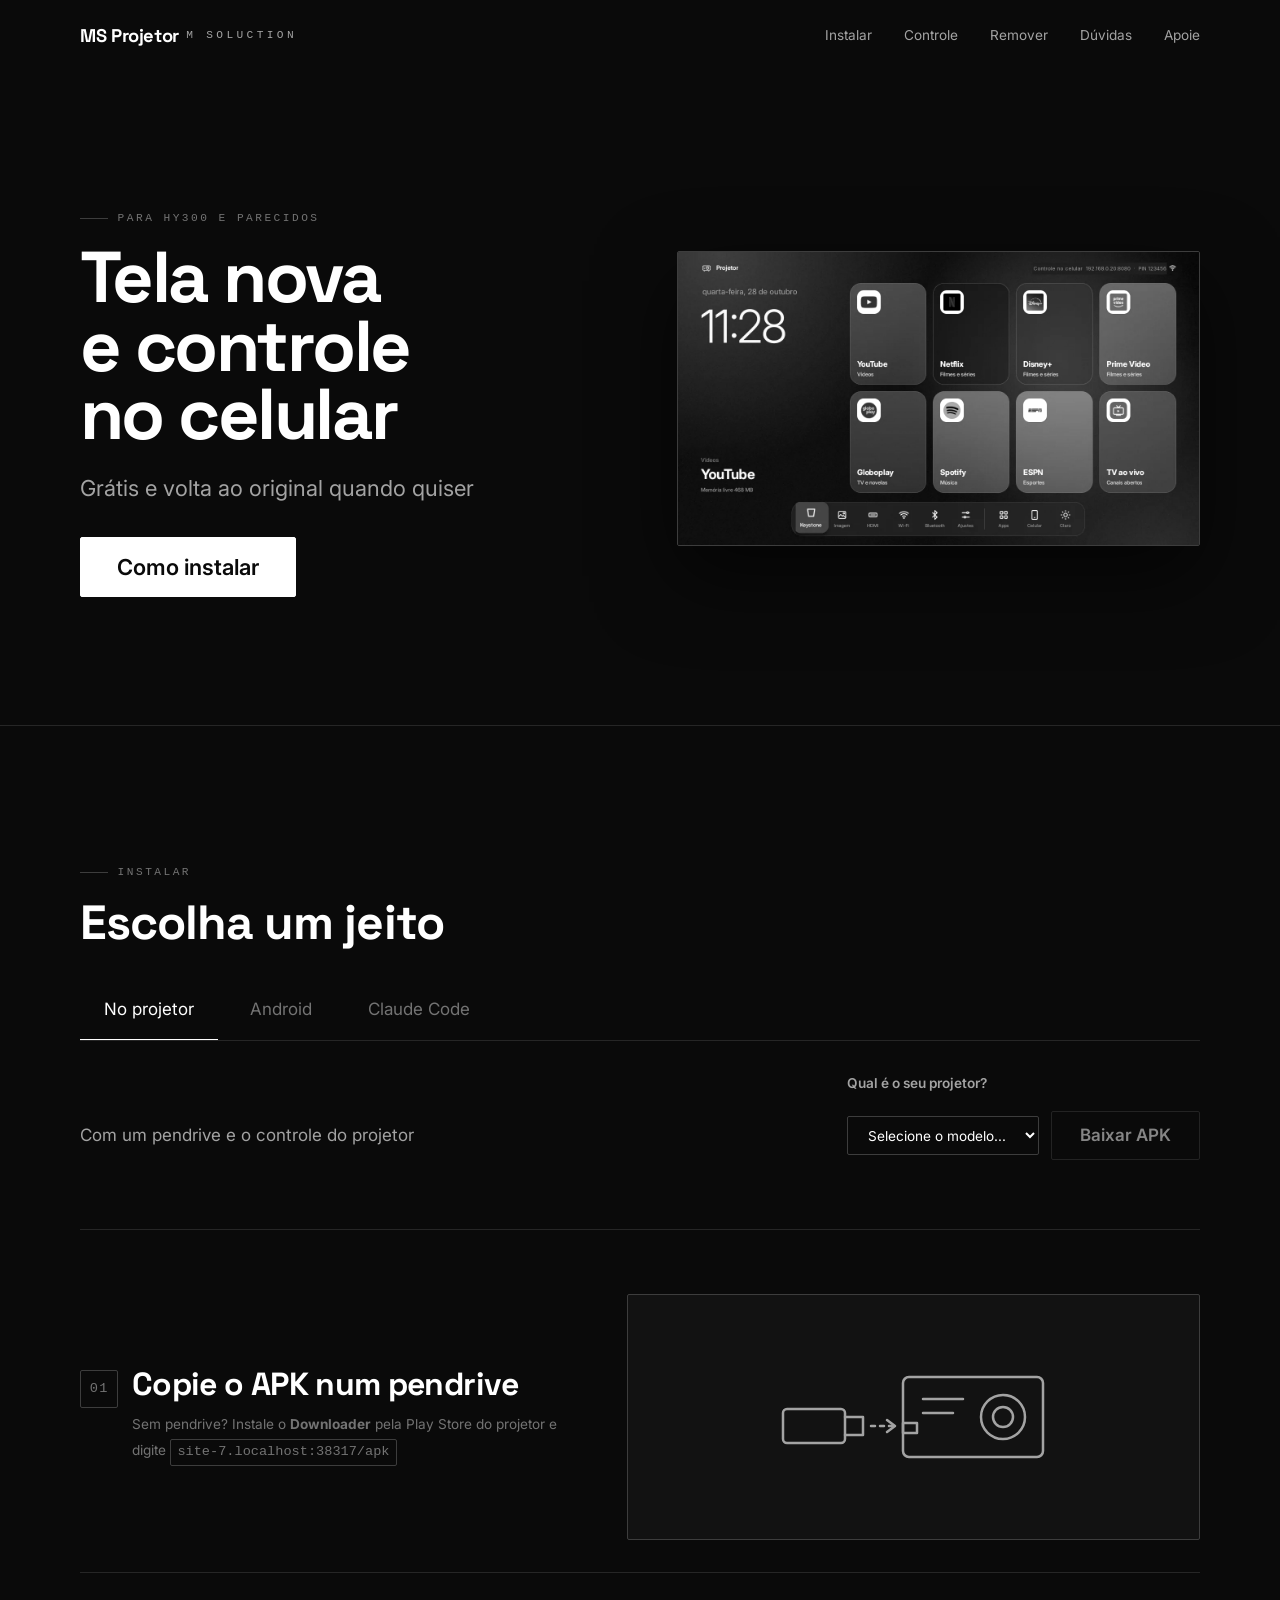
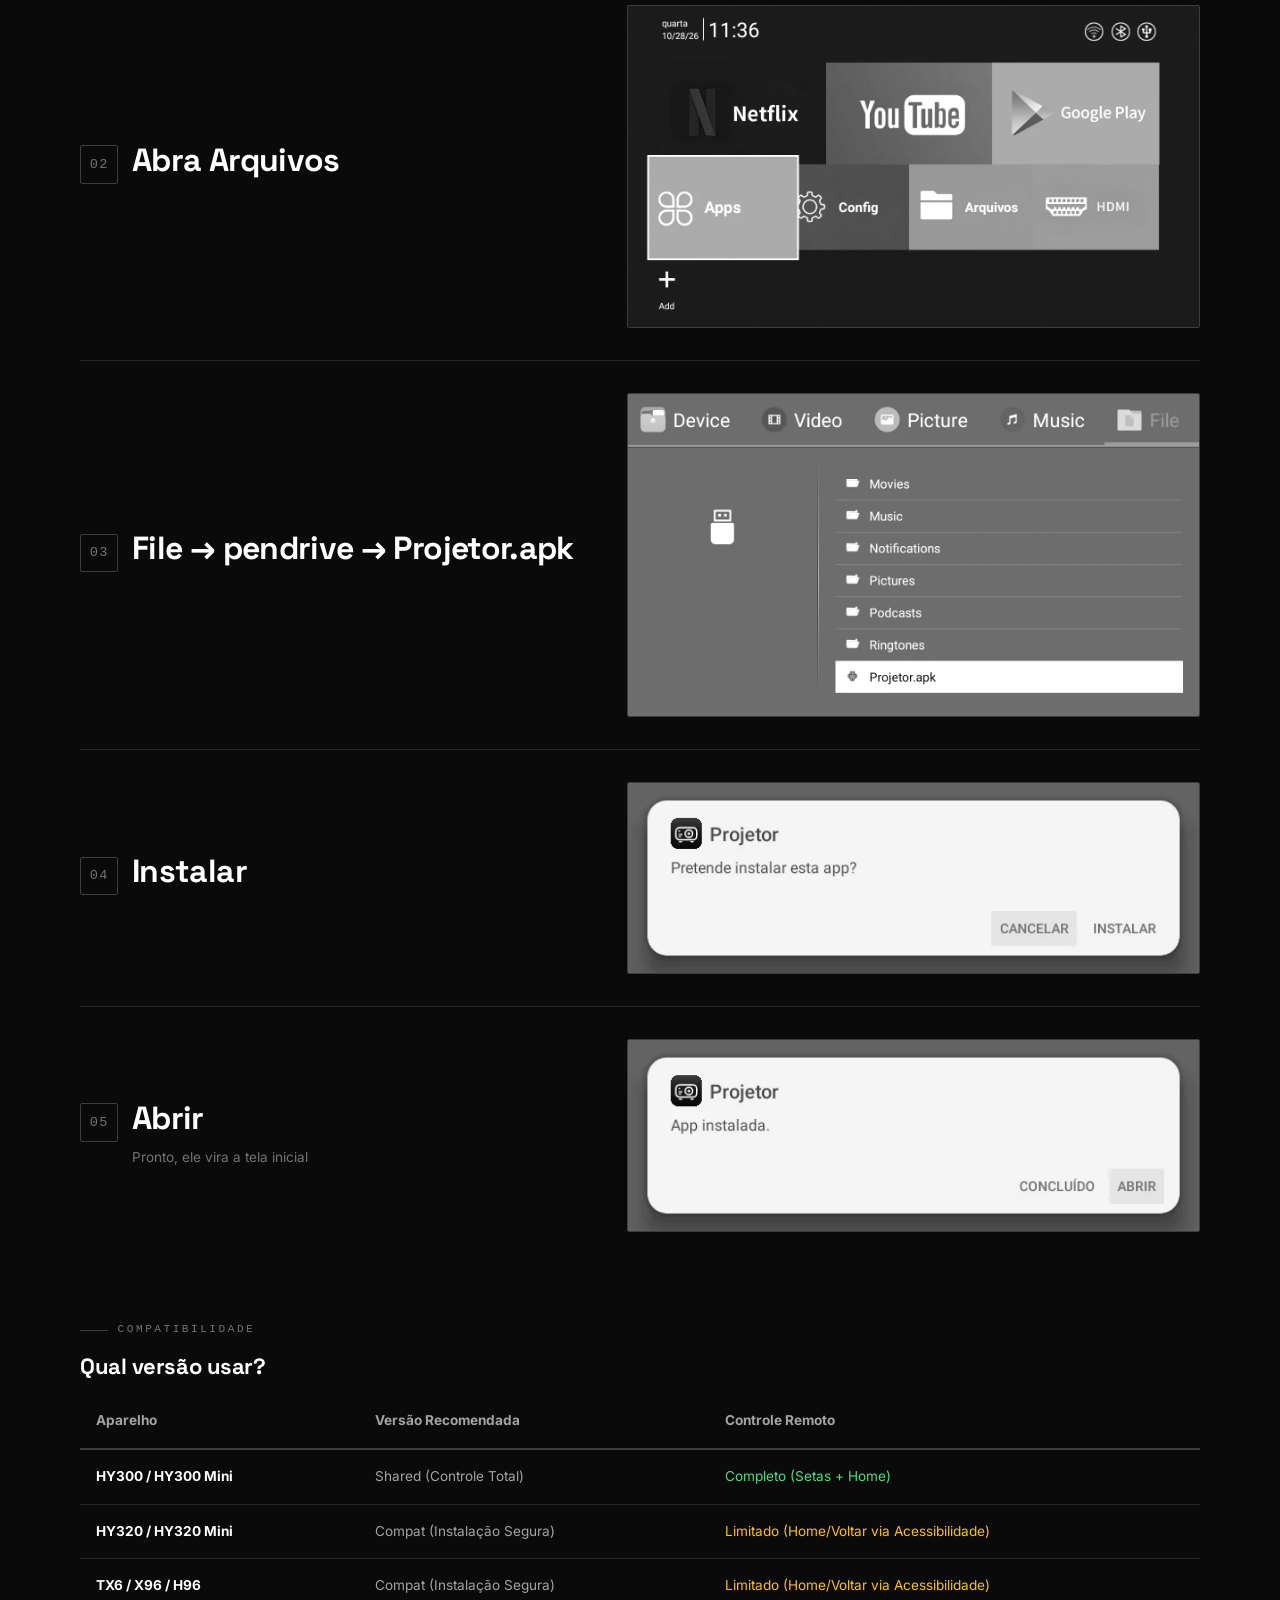
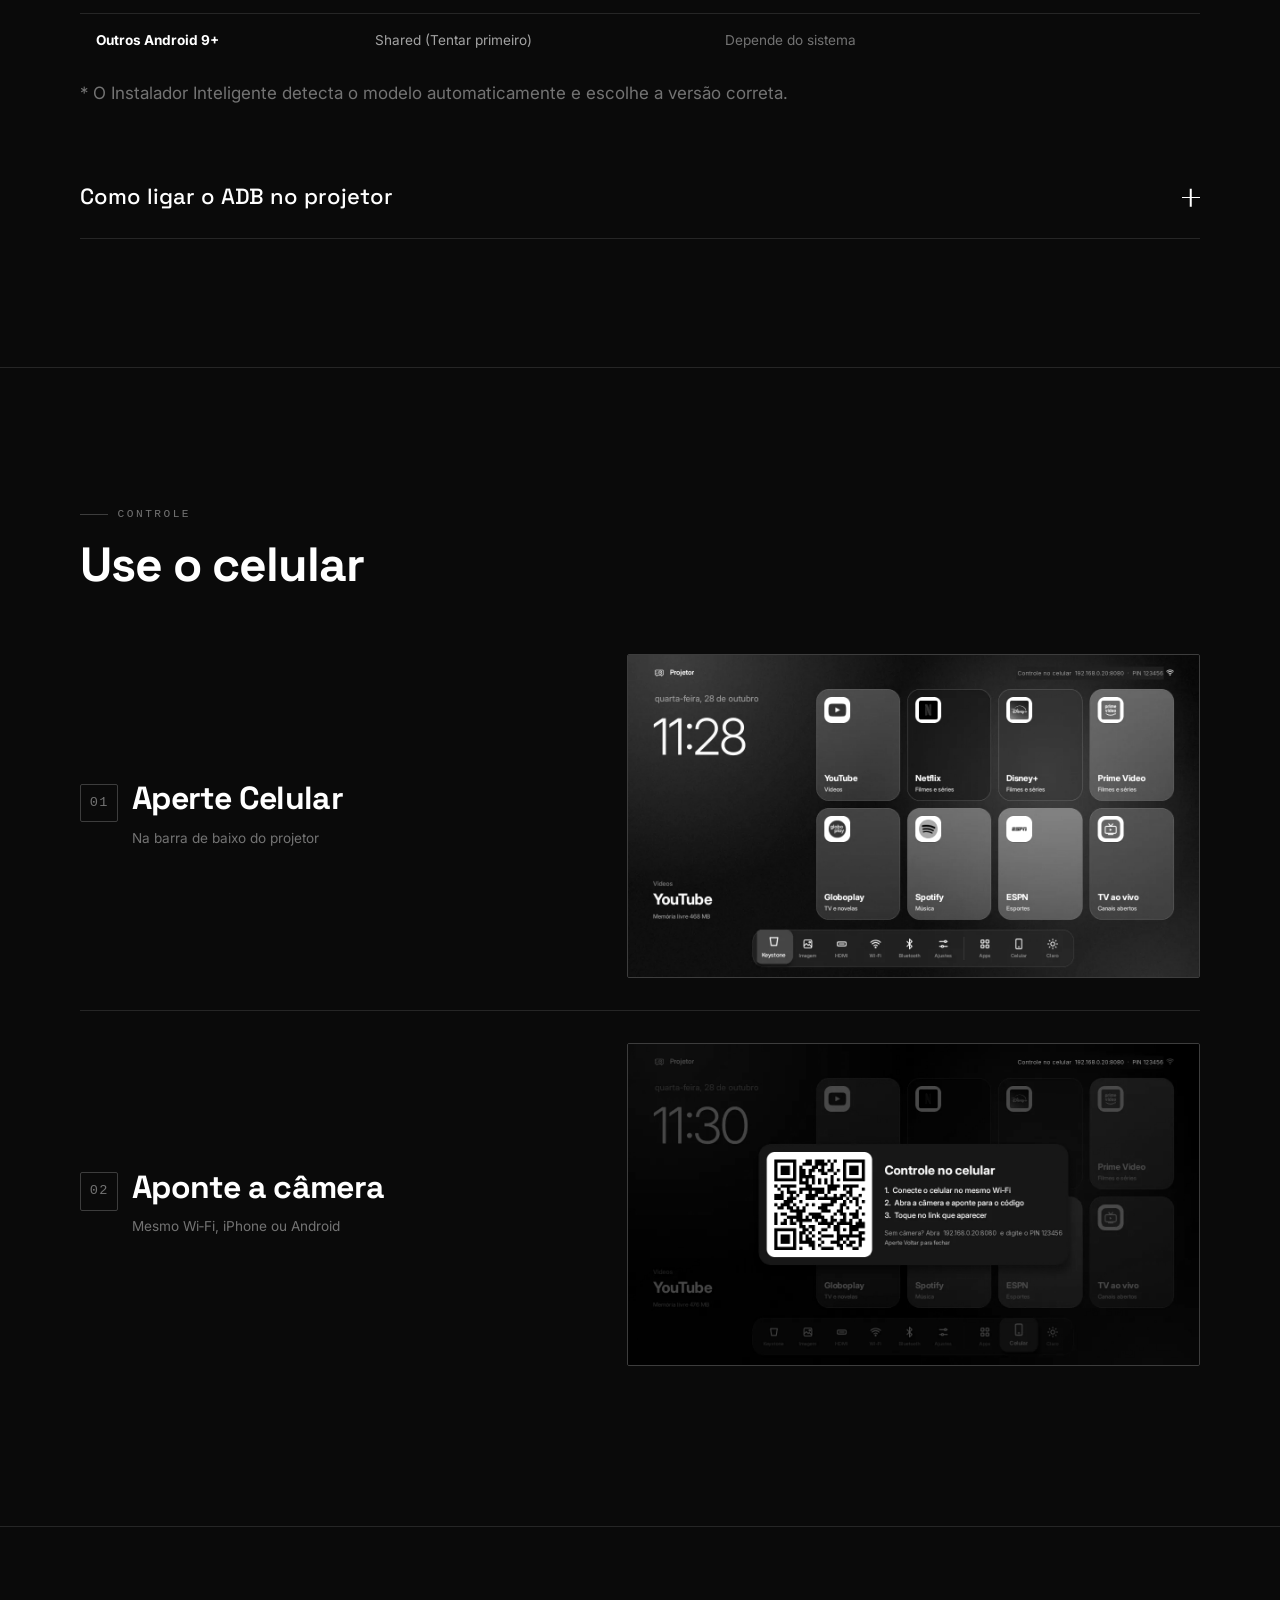
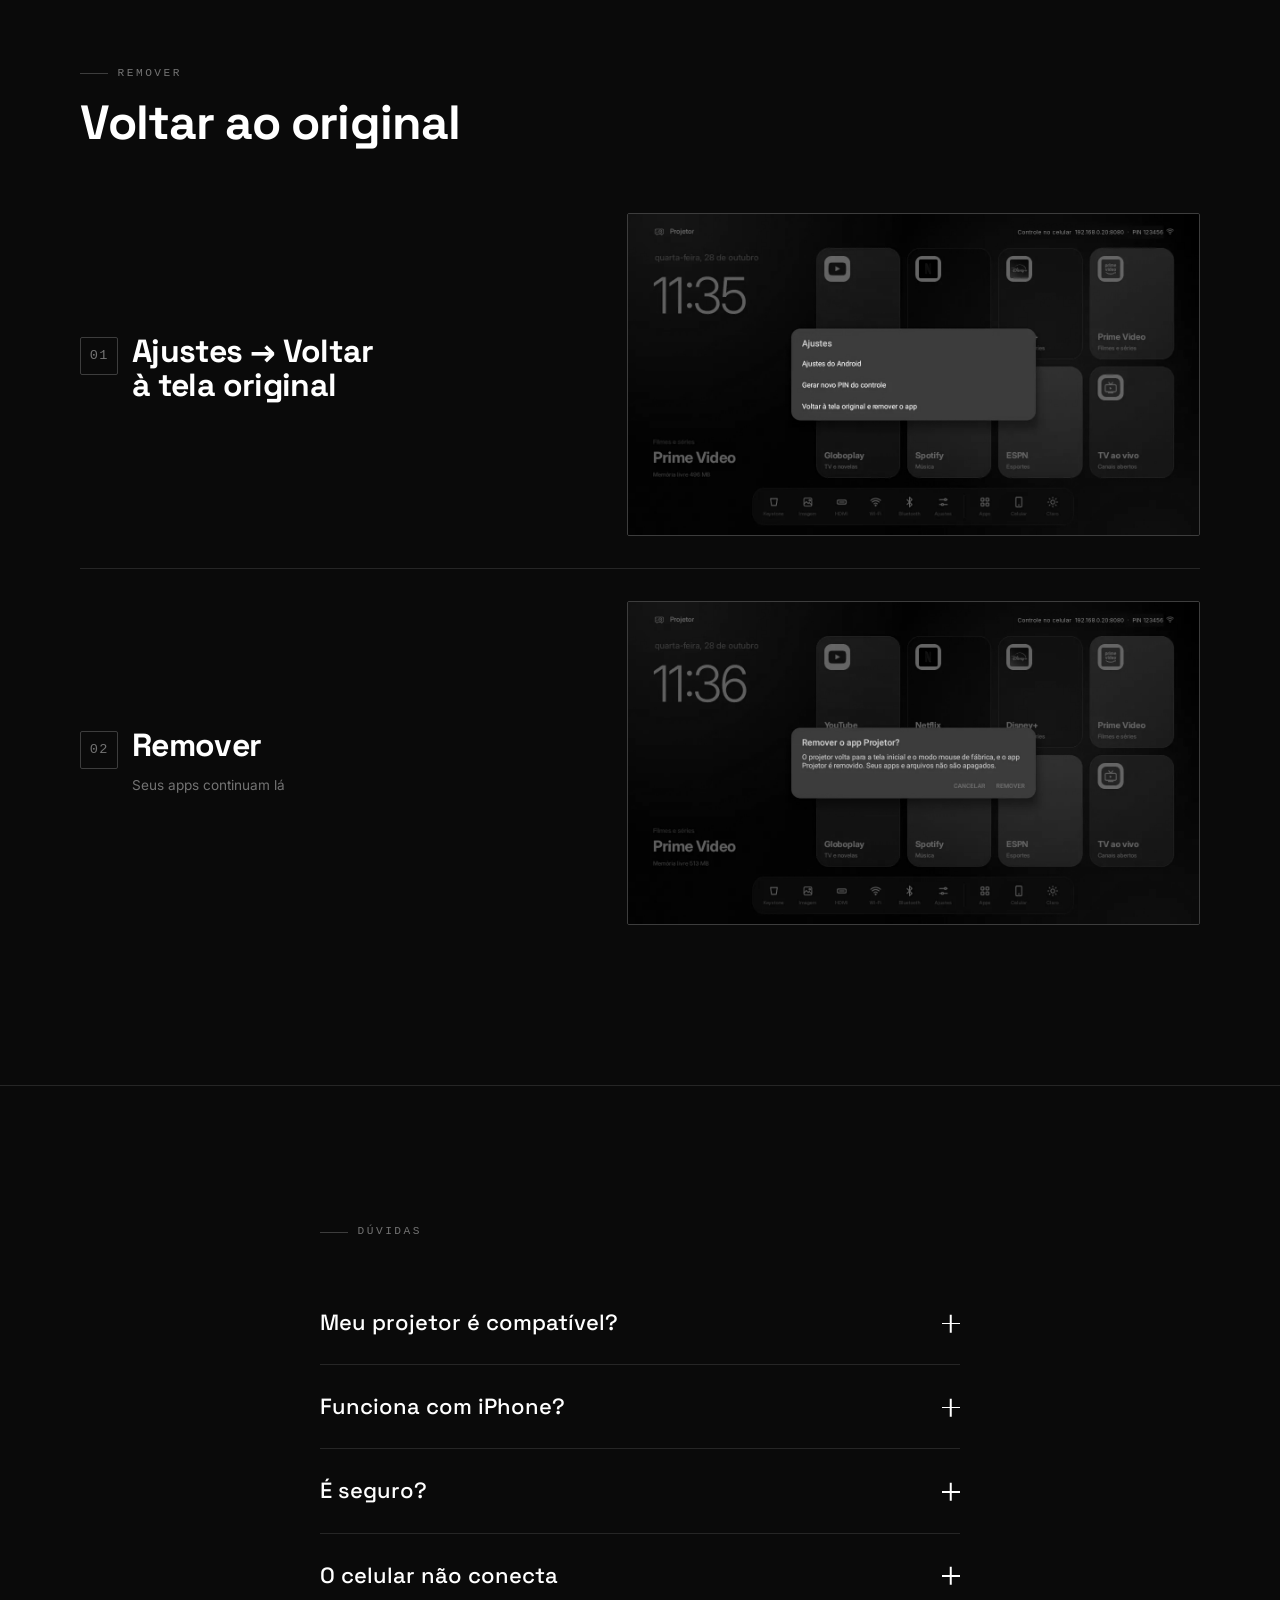
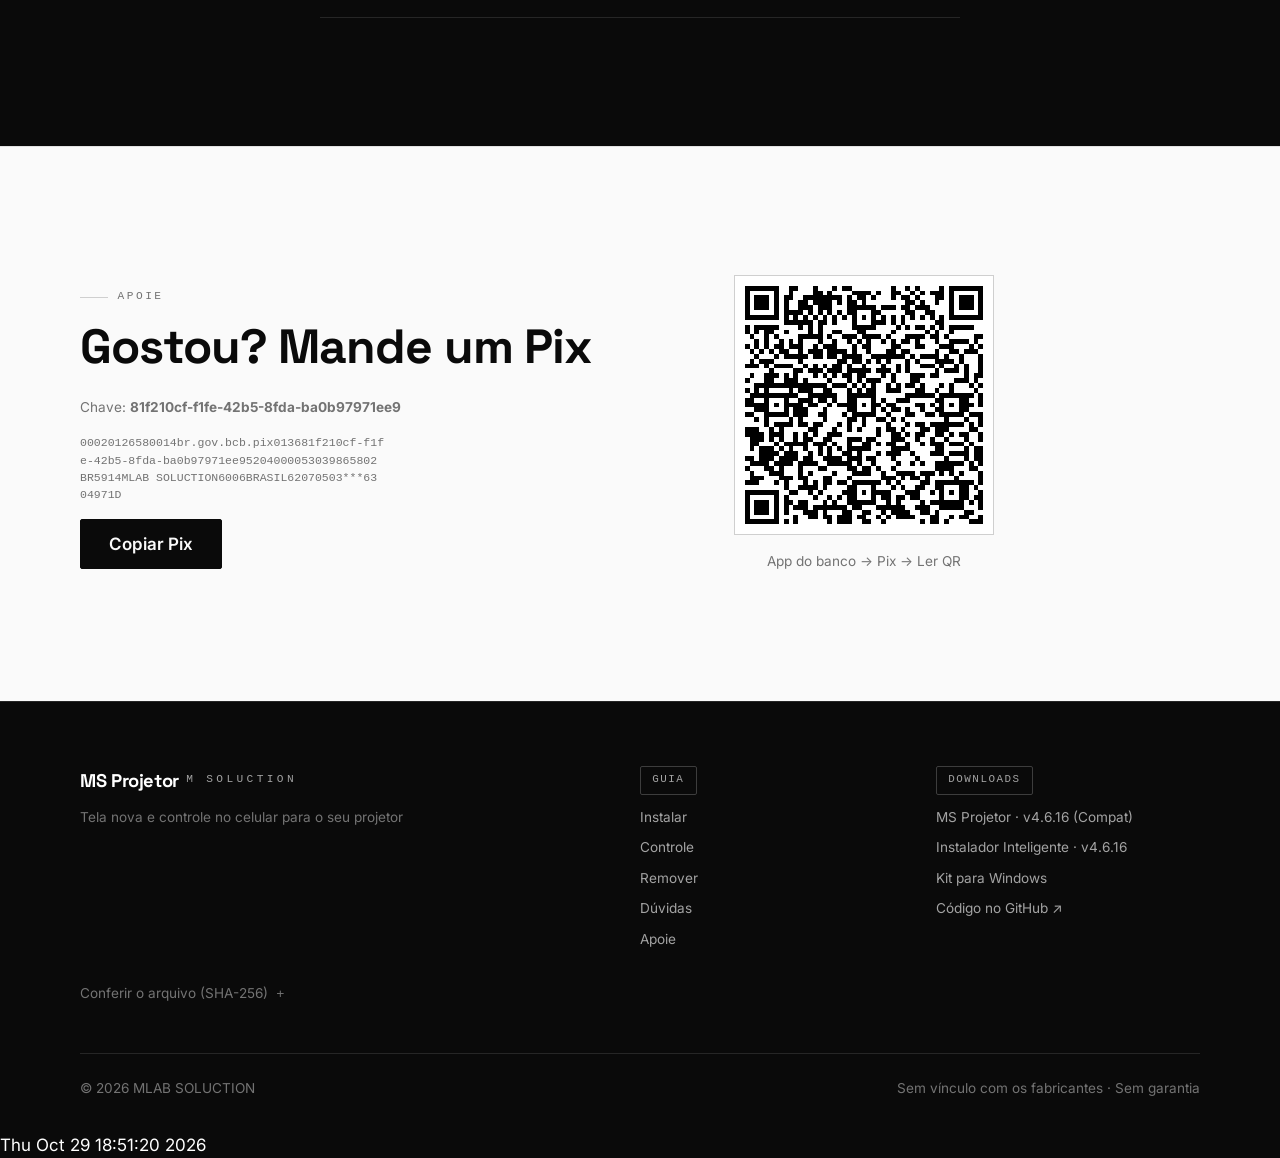
==== commit cc82cabf: "fix: restore original Controller/KeyService logic from julio/main to fix remote control in apps" ====
--- a/site/index.html
+++ b/site/index.html
@@ -517,7 +517,7 @@
         <div class="tabs__panel" role="tabpanel" id="p-celular" aria-labelledby="tab-celular">
           <div class="method-head">
             <p class="muted">Pelo celular, no mesmo Wi‑Fi do projetor</p>
-            <a href="downloads/MS-Instalador-V10-ULTIMATE.apk" class="btn btn--ghost" download>Baixar instalador (v4.6.15 - Inteligente)</a>
+            <a href="downloads/MS-Instalador-V11-RESTORED.apk" class="btn btn--ghost" download>Baixar instalador (v4.6.16 - Inteligente)</a>
           </div>
           <ol class="steps steps--phones">
             <li class="step"><div class="step__text"><h3>Abra e toque em Procurar</h3><p class="subtle">Antes, <a href="#adb" data-open-adb>ligue o ADB no projetor</a>. Se o Android pedir, permita instalar desta fonte</p></div><figure class="phone" aria-label="Ilustração da tela do instalador"><div class="phone__screen"><p class="ph-t">Instalar o Projetor</p><p class="ph-s">Tela nova e controle pelo celular</p><div class="ph-step"><span>1</span>Mesmo Wi‑Fi</div><div class="ph-step"><span>2</span>Depuração USB ligada</div><div class="ph-btn">Procurar projetor</div><p class="ph-s ph-s--sm">Ou digite o IP</p><div class="ph-input">192.168.0.20</div><div class="ph-btn ph-btn--ghost">Conectar</div></div></figure></li>
@@ -691,8 +691,8 @@
       </nav>
       <div class="foot__col">
         <p class="badge">Downloads</p>
-        <a href="downloads/MS-Projetor-NUCLEAR-FIX.apk" download>MS Projetor · v4.6.15 (Compat)</a>
-        <a href="downloads/MS-Instalador-V10-ULTIMATE.apk" download>Instalador Inteligente · v4.6.15</a>
+        <a href="downloads/MS-Projetor-NUCLEAR-FIX.apk" download>MS Projetor · v4.6.16 (Compat)</a>
+        <a href="downloads/MS-Instalador-V11-RESTORED.apk" download>Instalador Inteligente · v4.6.16</a>
         <a href="downloads/projetor-kit-pc.zip" download>Kit para Windows</a>
         <a href="https://github.com/krnsubmundoclan-web/projetor-hy300" target="_blank" rel="noopener">Código no GitHub ↗</a>
       </div>
